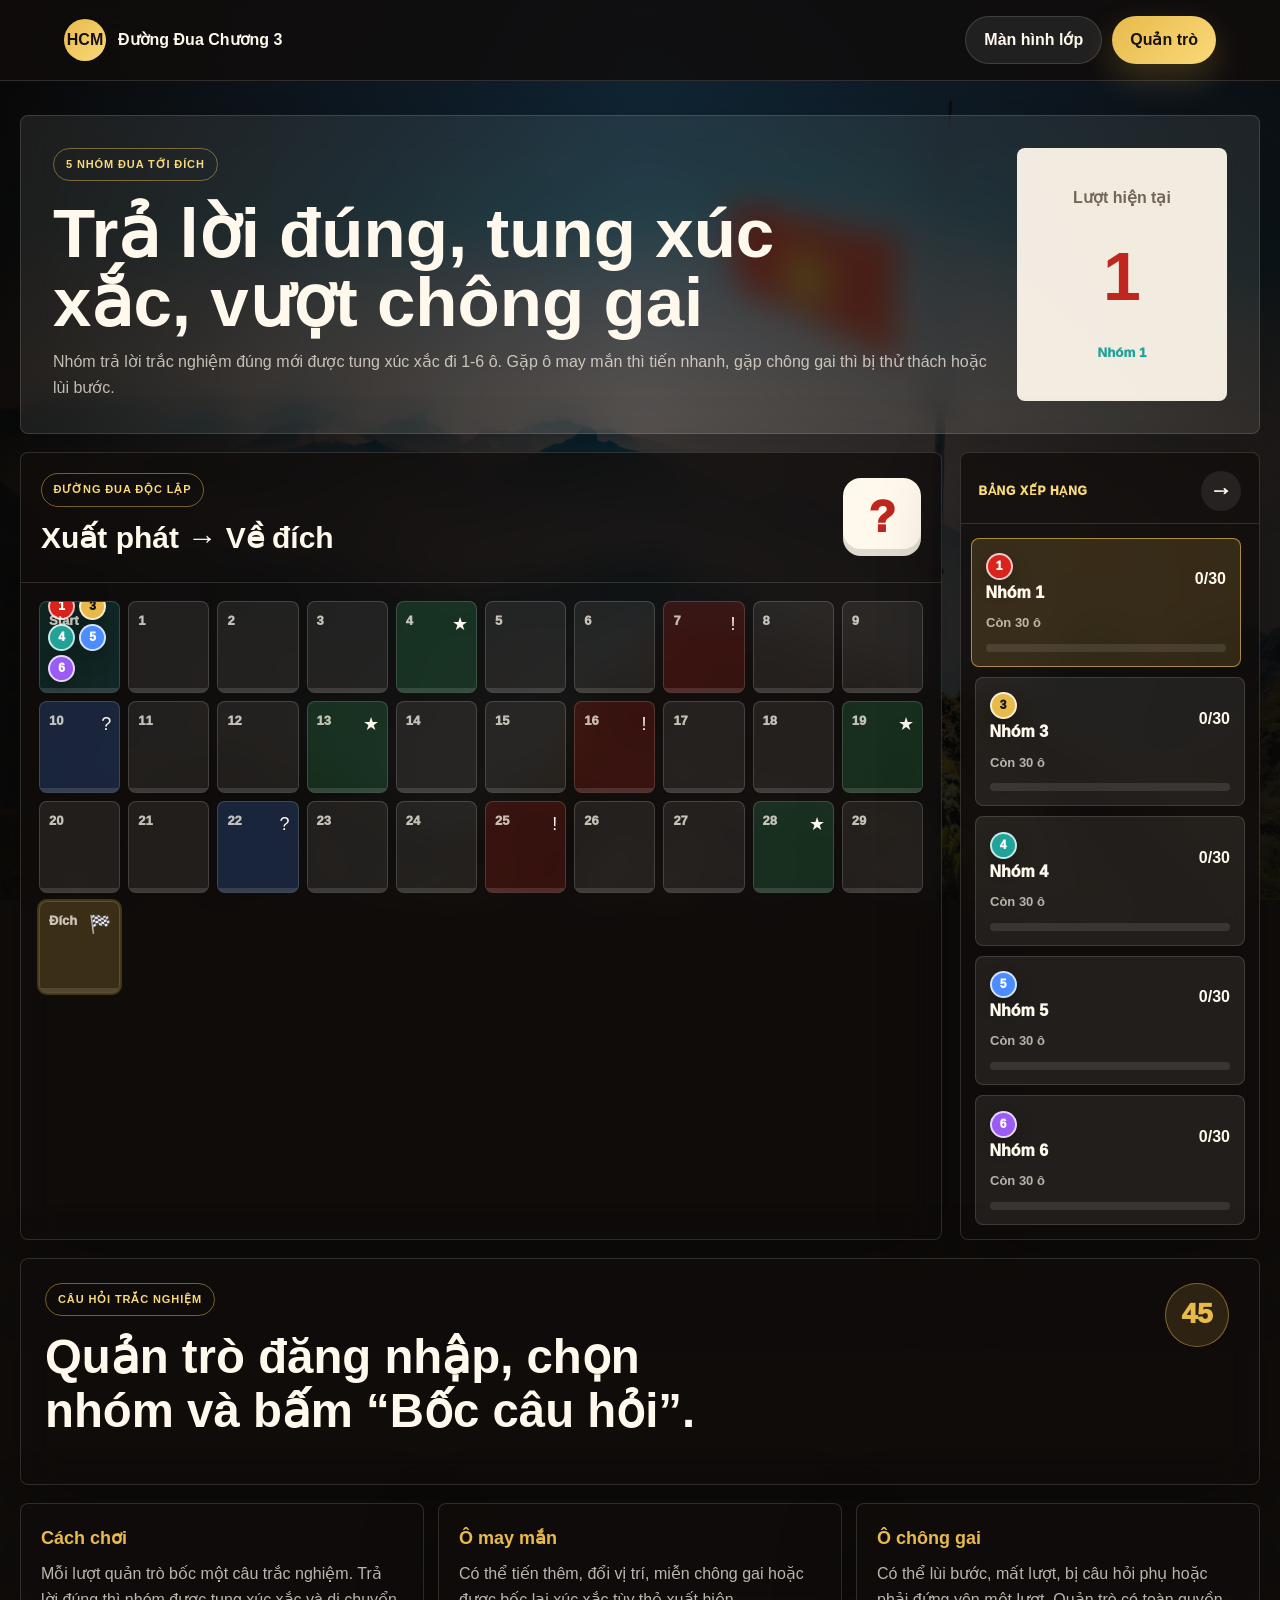
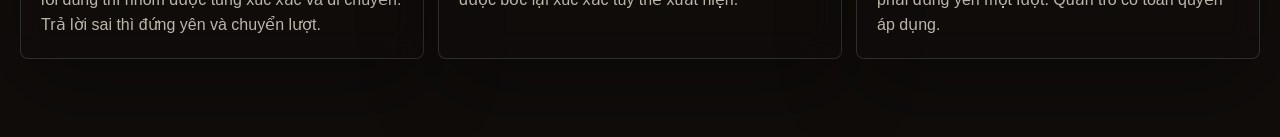
==== game.html @ 18df7270 "Refactor game mechanics and UI for "Đường Đua Chương 3" game - Updated game title and description in" ====
<!DOCTYPE html>
<html lang="vi">
<head>
  <meta charset="UTF-8">
  <meta name="viewport" content="width=device-width, initial-scale=1.0">
  <title>Đường Đua Chương 3 | Game ôn tập</title>
  <meta name="description" content="Game đường đua trắc nghiệm ôn tập Chương 3 Tư tưởng Hồ Chí Minh cho 5 nhóm">
  <link rel="icon" href="data:,">
  <link rel="stylesheet" href="css/game.css">
</head>
<body>
  <div class="game-bg" aria-hidden="true"></div>

  <header class="game-header">
    <a class="brand" href="index.html"><span>HCM</span><strong>Đường Đua Chương 3</strong></a>
    <div class="header-actions">
      <button class="ghost-btn" id="publicModeBtn">Màn hình lớp</button>
      <button class="gold-btn" id="adminOpenBtn">Quản trò</button>
    </div>
  </header>

  <main class="game-shell">
    <section class="hero-panel">
      <div>
        <span class="eyebrow">5 nhóm đua tới đích</span>
        <h1>Trả lời đúng, tung xúc xắc, vượt chông gai</h1>
        <p>Nhóm trả lời trắc nghiệm đúng mới được tung xúc xắc đi 1-6 ô. Gặp ô may mắn thì tiến nhanh, gặp chông gai thì bị thử thách hoặc lùi bước.</p>
      </div>
      <div class="round-card">
        <span>Lượt hiện tại</span>
        <strong id="turnNum">1</strong>
        <small id="currentTeamLabel">Nhóm 1</small>
      </div>
    </section>

    <section class="race-layout">
      <div class="track-panel">
        <div class="track-head">
          <div>
            <span class="eyebrow">Đường đua độc lập</span>
            <h2>Xuất phát → Về đích</h2>
          </div>
          <div class="dice-display" id="diceDisplay">?</div>
        </div>
        <div class="track" id="track"></div>
      </div>

      <aside class="leaderboard">
        <div class="side-head">
          <span>Bảng xếp hạng</span>
          <button class="icon-btn" id="nextTeamBtn" aria-label="Chuyển lượt">→</button>
        </div>
        <div id="teamList"></div>
      </aside>
    </section>

    <section class="question-panel">
      <div class="question-top">
        <div>
          <span class="eyebrow" id="questionTopic">Câu hỏi trắc nghiệm</span>
          <h2 id="questionText">Quản trò đăng nhập, chọn nhóm và bấm “Bốc câu hỏi”.</h2>
        </div>
        <div class="timer" id="timer">45</div>
      </div>
      <div class="choices" id="choices"></div>
      <div class="answer-line" id="answerLine">Đáp án đúng sẽ hiện khi quản trò mở đáp án.</div>
    </section>

    <section class="event-panel" id="eventPanel">
      <span class="eyebrow">Ô đặc biệt</span>
      <h2 id="eventTitle">Chưa có biến cố</h2>
      <p id="eventText">Khi một nhóm dừng ở ô may mắn hoặc chông gai, hiệu ứng sẽ xuất hiện ở đây để quản trò áp dụng.</p>
    </section>

    <section class="control-panel" id="controlPanel" aria-hidden="true">
      <div class="control-top">
        <div>
          <span class="eyebrow">Bảng điều khiển quản trò</span>
          <h2>Điều khiển 5 nhóm trên đường đua</h2>
        </div>
        <button class="ghost-btn" id="logoutBtn">Đăng xuất</button>
      </div>

      <div class="controls">
        <label>Nhóm đang chơi<select id="teamSelect"></select></label>
        <label>Thời gian<select id="timeSelect"><option value="30">30 giây</option><option value="45" selected>45 giây</option><option value="60">60 giây</option><option value="90">90 giây</option></select></label>
        <button class="gold-btn" id="drawQuestionBtn">Bốc câu hỏi</button>
        <button class="ghost-btn" id="startTimerBtn">Bắt đầu giờ</button>
        <button class="ghost-btn" id="revealAnswerBtn">Mở đáp án</button>
      </div>

      <div class="judge-row">
        <button class="judge correct" id="correctBtn">Đúng: tung xúc xắc</button>
        <button class="judge wrong" id="wrongBtn">Sai: đứng yên</button>
        <button class="judge lucky" id="applyEventBtn">Áp dụng ô đặc biệt</button>
        <button class="judge manual" id="manualForwardBtn">Tiến +1</button>
        <button class="judge manual" id="manualBackBtn">Lùi -1</button>
        <button class="judge reset" id="resetGameBtn">Reset game</button>
      </div>
    </section>

    <section class="rules">
      <article><strong>Cách chơi</strong><p>Mỗi lượt quản trò bốc một câu trắc nghiệm. Trả lời đúng thì nhóm được tung xúc xắc và di chuyển. Trả lời sai thì đứng yên và chuyển lượt.</p></article>
      <article><strong>Ô may mắn</strong><p>Có thể tiến thêm, đổi vị trí, miễn chông gai hoặc được bốc lại xúc xắc tùy thẻ xuất hiện.</p></article>
      <article><strong>Ô chông gai</strong><p>Có thể lùi bước, mất lượt, bị câu hỏi phụ hoặc phải đứng yên một lượt. Quản trò có toàn quyền áp dụng.</p></article>
    </section>
  </main>

  <div class="login-modal" id="loginModal" aria-hidden="true">
    <div class="login-card">
      <button class="close-btn" id="closeLoginBtn" aria-label="Đóng">×</button>
      <span class="eyebrow">Đăng nhập quản trò</span>
      <h2>Nhập mật khẩu admin</h2>
      <form id="loginForm">
        <input id="passwordInput" type="password" inputmode="numeric" placeholder="Mật khẩu" autocomplete="current-password">
        <button class="gold-btn" type="submit">Vào bảng điều khiển</button>
      </form>
      <p class="login-error" id="loginError">Mật khẩu chưa đúng.</p>
    </div>
  </div>

  <div class="toast" id="toast"></div>
  <script src="js/game.js"></script>
</body>
</html>
---- css/game.css ----
:root{
  --bg:#100d0b;--paper:#fff8ec;--ink:#18120f;--muted:#b8aa98;
  --red:#bf261d;--gold:#e8ba4c;--gold-2:#f9d978;--teal:#22a39a;--blue:#4b8cff;--green:#38b66b;
  --line:rgba(255,248,236,.14);--line-dark:rgba(24,18,15,.13);
  --shadow:0 28px 80px rgba(0,0,0,.3);--radius:8px;--pill:999px;--ease:cubic-bezier(.16,1,.3,1);
  --font:"Segoe UI",Arial,sans-serif;
}
*,*::before,*::after{box-sizing:border-box;margin:0;padding:0}
html{scroll-behavior:smooth}body{min-height:100vh;background:var(--bg);color:var(--paper);font-family:var(--font);line-height:1.6;overflow-x:hidden}
button,input,select{font:inherit}button{border:0;cursor:pointer}a{color:inherit;text-decoration:none}
.game-bg{position:fixed;inset:0;z-index:-2;background:url("../img/la-co-viet-nam-bay-phap-phoi.jpg") center 42%/cover no-repeat;filter:saturate(.96) contrast(1.06)}
.game-bg::after{content:"";position:absolute;inset:0;background:linear-gradient(90deg,rgba(16,13,11,.97),rgba(16,13,11,.72),rgba(16,13,11,.9)),linear-gradient(180deg,rgba(191,38,29,.22),rgba(34,163,154,.12))}
.game-header{position:sticky;top:0;z-index:30;display:flex;align-items:center;justify-content:space-between;gap:16px;padding:16px clamp(16px,5vw,64px);background:rgba(16,13,11,.82);border-bottom:1px solid var(--line);backdrop-filter:blur(18px)}
.brand{display:flex;align-items:center;gap:12px;font-weight:900}.brand span{display:grid;place-items:center;width:42px;height:42px;border-radius:50%;background:linear-gradient(135deg,var(--gold),var(--gold-2));color:var(--ink)}.brand strong{font-size:16px}
.header-actions{display:flex;gap:10px;flex-wrap:wrap}.gold-btn,.ghost-btn{display:inline-flex;align-items:center;justify-content:center;min-height:42px;padding:10px 18px;border-radius:var(--pill);font-weight:900;transition:transform .24s var(--ease),background .24s}.gold-btn{background:linear-gradient(135deg,var(--gold),var(--gold-2));color:var(--ink);box-shadow:0 14px 34px rgba(232,186,76,.22)}.ghost-btn{background:rgba(255,255,255,.08);border:1px solid var(--line);color:var(--paper)}.gold-btn:hover,.ghost-btn:hover{transform:translateY(-2px)}
.game-shell{width:min(1240px,calc(100% - 40px));margin:auto;padding:34px 0 78px}.eyebrow{display:inline-flex;width:max-content;max-width:100%;padding:7px 12px;border-radius:var(--pill);border:1px solid rgba(232,186,76,.48);color:var(--gold-2);font-size:11px;font-weight:900;letter-spacing:.08em;text-transform:uppercase}
.hero-panel{display:grid;grid-template-columns:1fr 210px;gap:24px;align-items:stretch;margin-bottom:18px;padding:32px;border:1px solid var(--line);border-radius:var(--radius);background:rgba(255,248,236,.08);box-shadow:var(--shadow);backdrop-filter:blur(16px)}
h1{max-width:860px;margin:18px 0 12px;font-size:clamp(38px,5.4vw,72px);line-height:1;letter-spacing:0;text-wrap:balance}.hero-panel p,.rules p,.event-panel p{color:rgba(255,248,236,.72)}
.round-card{display:grid;place-items:center;text-align:center;padding:22px;border-radius:var(--radius);background:rgba(255,248,236,.94);color:var(--ink)}.round-card span{font-weight:800;color:#736657}.round-card strong{font-size:68px;line-height:1;color:var(--red)}.round-card small{font-weight:1000;color:var(--teal)}
.race-layout{display:grid;grid-template-columns:minmax(0,1fr) 300px;gap:18px;margin-bottom:18px}.track-panel,.leaderboard,.question-panel,.event-panel,.control-panel,.rules article{border:1px solid var(--line);border-radius:var(--radius);background:rgba(16,13,11,.76);box-shadow:var(--shadow);backdrop-filter:blur(16px)}
.track-head{display:flex;align-items:center;justify-content:space-between;gap:18px;padding:20px;border-bottom:1px solid var(--line)}.track-head h2{margin-top:8px;font-size:30px}.dice-display{display:grid;place-items:center;width:78px;height:78px;border-radius:18px;background:var(--paper);color:var(--red);font-size:44px;font-weight:1000;box-shadow:inset 0 -7px 0 rgba(0,0,0,.12)}.dice-display.rolling{animation:dicePop .5s var(--ease) infinite}@keyframes dicePop{50%{transform:rotate(8deg) scale(1.08)}}
.track{display:grid;grid-template-columns:repeat(10,1fr);gap:8px;padding:18px}.tile{position:relative;min-height:92px;padding:9px;border-radius:var(--radius);border:1px solid rgba(255,248,236,.16);background:rgba(255,248,236,.08);overflow:hidden}.tile::after{content:"";position:absolute;inset:auto 0 0;height:4px;background:rgba(255,255,255,.12)}.tile.start{background:rgba(34,163,154,.18)}.tile.finish{background:rgba(232,186,76,.2);box-shadow:0 0 0 2px rgba(232,186,76,.25)}.tile.lucky{background:rgba(56,182,107,.2)}.tile.trap{background:rgba(191,38,29,.22)}.tile.challenge{background:rgba(75,140,255,.2)}.tile-num{position:relative;z-index:2;font-weight:1000;color:rgba(255,248,236,.74);font-size:13px}.tile-type{position:absolute;right:8px;top:8px;font-size:18px}.tokens{position:absolute;left:8px;right:8px;bottom:10px;display:flex;flex-wrap:wrap;gap:4px}.token{display:grid;place-items:center;width:27px;height:27px;border-radius:50%;color:white;font-size:12px;font-weight:1000;border:2px solid rgba(255,255,255,.75);box-shadow:0 8px 18px rgba(0,0,0,.25);animation:tokenLand .35s var(--ease)}@keyframes tokenLand{from{transform:translateY(-10px) scale(.7);opacity:.2}}
.team-1{background:#d8241d}.team-3{background:#e8ba4c;color:#171311}.team-4{background:#22a39a}.team-5{background:#4b8cff}.team-6{background:#9b5cf6}
.side-head{display:flex;align-items:center;justify-content:space-between;padding:18px 18px 12px;border-bottom:1px solid var(--line);font-weight:1000;color:var(--gold-2);text-transform:uppercase;font-size:12px;letter-spacing:.06em}.icon-btn{display:grid;place-items:center;width:40px;height:40px;border-radius:50%;background:rgba(255,255,255,.08);color:var(--paper);font-size:22px}
#teamList{display:grid;gap:10px;padding:14px}.team-card{position:relative;padding:14px;border-radius:var(--radius);border:1px solid var(--line);background:rgba(255,248,236,.08);transition:.28s var(--ease)}.team-card.active{border-color:rgba(232,186,76,.68);background:rgba(232,186,76,.16);transform:translateX(-4px)}.team-card.winner{box-shadow:0 0 0 2px rgba(232,186,76,.4)}.team-line{display:flex;align-items:center;justify-content:space-between;gap:8px;font-weight:1000}.team-pos{margin-top:8px;color:rgba(255,248,236,.68);font-size:13px;font-weight:800}.progress{height:8px;margin-top:10px;background:rgba(255,255,255,.1);border-radius:var(--pill);overflow:hidden}.progress span{display:block;height:100%;width:var(--p);border-radius:inherit;background:linear-gradient(90deg,var(--red),var(--gold),var(--teal))}
.question-panel{margin-bottom:18px;padding:24px}.question-top{display:grid;grid-template-columns:1fr 70px;gap:18px;align-items:start}.question-top h2{margin-top:14px;font-size:clamp(28px,3.7vw,50px);line-height:1.14;text-wrap:balance}.timer{display:grid;place-items:center;width:64px;height:64px;border-radius:50%;background:rgba(232,186,76,.14);border:1px solid rgba(232,186,76,.45);color:var(--gold);font-size:28px;font-weight:1000}.timer.warning{background:rgba(191,38,29,.2);border-color:var(--red);color:#ff8a82;animation:pulse .65s ease infinite}@keyframes pulse{50%{transform:scale(1.06)}}
.choices{display:grid;grid-template-columns:1fr 1fr;gap:12px;margin-top:22px}.choice{position:relative;min-height:72px;padding:16px 18px 16px 54px;border-radius:var(--radius);border:1px solid var(--line);background:rgba(255,248,236,.08);color:var(--paper);font-weight:800;text-align:left}.choice::before{content:attr(data-letter);position:absolute;left:16px;top:16px;display:grid;place-items:center;width:28px;height:28px;border-radius:50%;background:var(--gold);color:var(--ink);font-weight:1000}.choice.correct-choice{border-color:var(--green);background:rgba(56,182,107,.18)}.answer-line{display:none;margin-top:16px;padding:14px 16px;border-radius:var(--radius);background:rgba(255,248,236,.94);color:var(--ink);font-weight:900}.answer-line.show{display:block}
.event-panel{display:none;margin-bottom:18px;padding:22px}.event-panel.show{display:block;animation:eventReveal .38s var(--ease)}.event-panel h2{margin:12px 0 8px;font-size:32px}.event-panel.lucky{border-color:rgba(56,182,107,.6);background:rgba(20,64,44,.84)}.event-panel.trap{border-color:rgba(191,38,29,.7);background:rgba(66,20,17,.84)}.event-panel.challenge{border-color:rgba(75,140,255,.7);background:rgba(20,34,66,.84)}@keyframes eventReveal{from{opacity:0;transform:translateY(12px) scale(.98)}}
.control-panel{display:none;margin-bottom:18px;padding:24px;background:rgba(255,248,236,.95);color:var(--ink)}.control-panel.is-admin{display:block}.control-panel .eyebrow{color:var(--red);border-color:rgba(191,38,29,.35)}.control-top{display:flex;align-items:start;justify-content:space-between;gap:16px;margin-bottom:18px}.control-top h2{margin-top:10px;font-size:28px;line-height:1.15}.controls{display:grid;grid-template-columns:1fr .8fr repeat(3,auto);gap:12px;align-items:end}.controls label{display:grid;gap:6px;color:#66594e;font-size:12px;font-weight:1000;text-transform:uppercase;letter-spacing:.05em}.controls select{min-height:44px;border:1px solid var(--line-dark);border-radius:var(--radius);padding:8px 12px;background:#fff;color:var(--ink);font-weight:900}.control-panel .ghost-btn{color:var(--ink);border-color:var(--line-dark);background:rgba(24,18,15,.06)}
.judge-row{display:grid;grid-template-columns:1.2fr 1fr 1.2fr repeat(3,.8fr);gap:10px;margin-top:14px}.judge{min-height:48px;border-radius:var(--radius);color:white;font-weight:1000}.judge.correct{background:var(--teal)}.judge.wrong{background:var(--red)}.judge.lucky{background:var(--green)}.judge.manual{background:var(--blue)}.judge.reset{background:#332a25}
.rules{display:grid;grid-template-columns:repeat(3,1fr);gap:14px}.rules article{padding:20px}.rules strong{display:block;margin-bottom:8px;color:var(--gold);font-size:18px}
.login-modal{position:fixed;inset:0;z-index:60;display:none;place-items:center;padding:20px;background:rgba(0,0,0,.62);backdrop-filter:blur(8px)}.login-modal.is-open{display:grid}.login-card{position:relative;width:min(430px,100%);padding:28px;border-radius:var(--radius);background:var(--paper);color:var(--ink);box-shadow:var(--shadow)}.login-card h2{margin:14px 0 16px;font-size:30px}.close-btn{position:absolute;right:12px;top:10px;width:36px;height:36px;border-radius:50%;background:rgba(24,18,15,.08);font-size:24px}.login-card form{display:grid;gap:10px}.login-card input{min-height:48px;border:1px solid var(--line-dark);border-radius:var(--radius);padding:10px 14px;font-size:18px;font-weight:900}.login-error{display:none;margin-top:10px;color:var(--red);font-weight:900}.login-error.show{display:block}.toast{position:fixed;left:50%;bottom:24px;z-index:70;transform:translate(-50%,20px);opacity:0;max-width:calc(100% - 32px);padding:12px 18px;border-radius:var(--pill);background:var(--paper);color:var(--ink);font-weight:1000;box-shadow:var(--shadow);transition:.28s var(--ease)}.toast.show{opacity:1;transform:translate(-50%,0)}
.public .control-panel,.public .header-actions .gold-btn{display:none}.public .game-shell{padding-top:28px}
@media(max-width:1060px){.race-layout,.hero-panel,.rules{grid-template-columns:1fr}.leaderboard{order:-1}#teamList{grid-template-columns:repeat(2,1fr)}.controls{grid-template-columns:1fr 1fr}.judge-row{grid-template-columns:1fr 1fr}.track{grid-template-columns:repeat(6,1fr)}}
@media(max-width:720px){.game-header{align-items:flex-start;flex-direction:column}.game-shell{width:calc(100% - 28px);padding-top:20px}.hero-panel{padding:22px}h1{font-size:38px}.track{grid-template-columns:repeat(4,1fr);gap:6px;padding:12px}.tile{min-height:82px}.question-top,.choices,#teamList,.rules{grid-template-columns:1fr}.question-panel{padding:18px}.question-top h2{font-size:28px}.controls,.judge-row{grid-template-columns:1fr}.round-card{min-height:170px}}
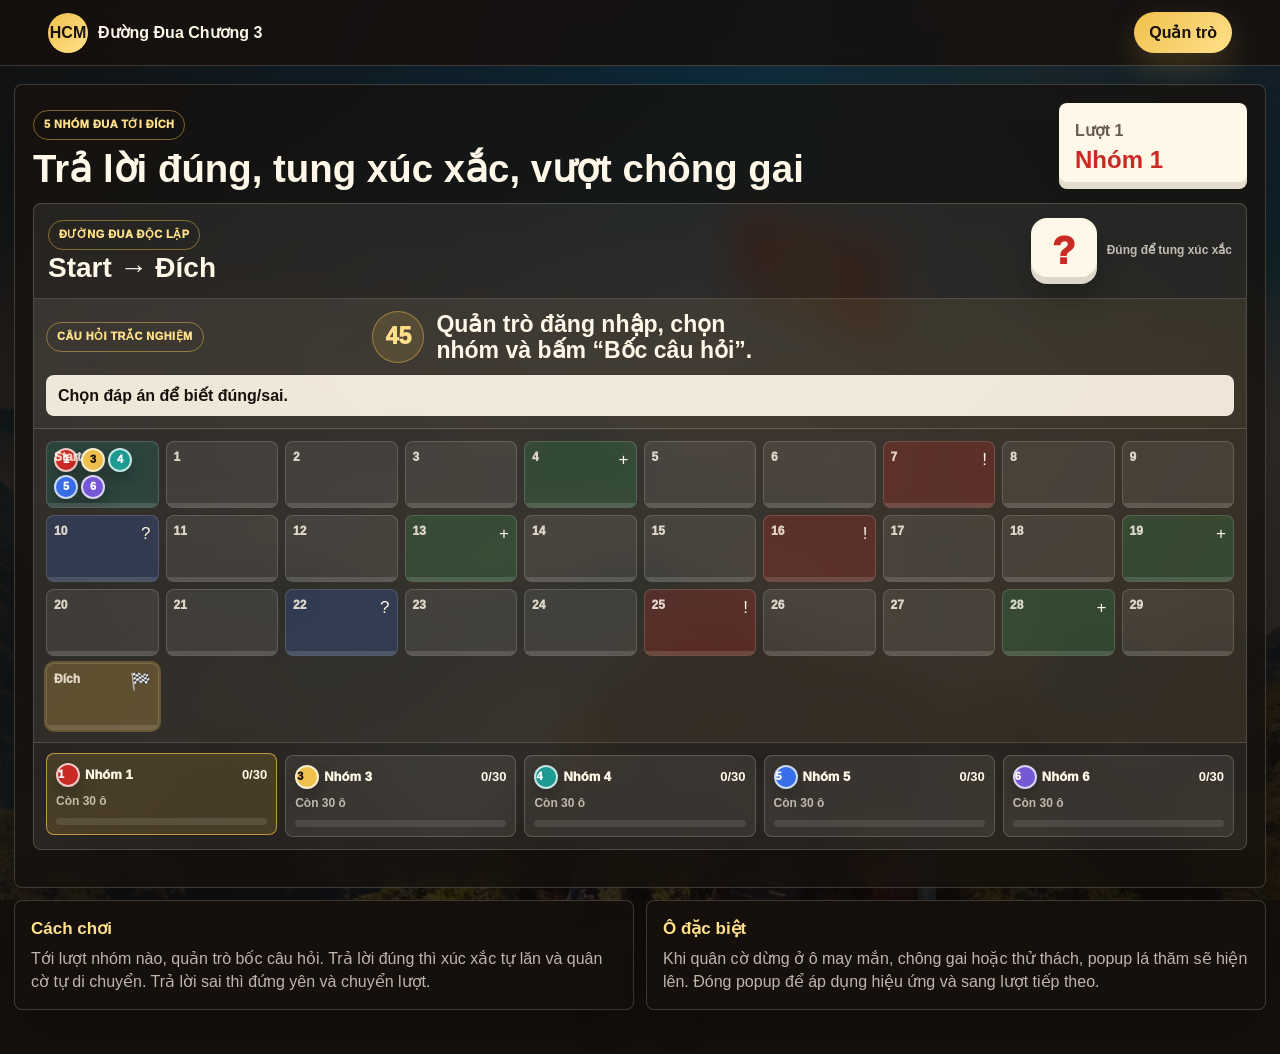
==== commit 5db8dedb: "Refactor game layout and enhance functionality - Simplified header by removing unnecessary buttons. " ====
--- a/game.html
+++ b/game.html
@@ -13,96 +13,64 @@
 
   <header class="game-header">
     <a class="brand" href="index.html"><span>HCM</span><strong>Đường Đua Chương 3</strong></a>
-    <div class="header-actions">
-      <button class="ghost-btn" id="publicModeBtn">Màn hình lớp</button>
-      <button class="gold-btn" id="adminOpenBtn">Quản trò</button>
-    </div>
+    <button class="gold-btn" id="adminOpenBtn">Quản trò</button>
   </header>
 
   <main class="game-shell">
-    <section class="hero-panel">
-      <div>
-        <span class="eyebrow">5 nhóm đua tới đích</span>
-        <h1>Trả lời đúng, tung xúc xắc, vượt chông gai</h1>
-        <p>Nhóm trả lời trắc nghiệm đúng mới được tung xúc xắc đi 1-6 ô. Gặp ô may mắn thì tiến nhanh, gặp chông gai thì bị thử thách hoặc lùi bước.</p>
-      </div>
-      <div class="round-card">
-        <span>Lượt hiện tại</span>
-        <strong id="turnNum">1</strong>
-        <small id="currentTeamLabel">Nhóm 1</small>
-      </div>
-    </section>
-
-    <section class="race-layout">
-      <div class="track-panel">
-        <div class="track-head">
-          <div>
-            <span class="eyebrow">Đường đua độc lập</span>
-            <h2>Xuất phát → Về đích</h2>
-          </div>
-          <div class="dice-display" id="diceDisplay">?</div>
+    <section class="game-table">
+      <div class="table-top">
+        <div>
+          <span class="eyebrow">5 nhóm đua tới đích</span>
+          <h1>Trả lời đúng, tung xúc xắc, vượt chông gai</h1>
         </div>
-        <div class="track" id="track"></div>
+        <div class="turn-card">
+          <span>Lượt <b id="turnNum">1</b></span>
+          <strong id="currentTeamLabel">Nhóm 1</strong>
+        </div>
       </div>
 
-      <aside class="leaderboard">
-        <div class="side-head">
-          <span>Bảng xếp hạng</span>
-          <button class="icon-btn" id="nextTeamBtn" aria-label="Chuyển lượt">→</button>
+      <section class="board-zone">
+        <div class="board-head">
+          <div>
+            <span class="mini-label">Đường đua độc lập</span>
+            <h2>Start → Đích</h2>
+          </div>
+          <div class="dice-wrap" aria-live="polite">
+            <div class="dice" id="diceDisplay">?</div>
+            <span id="diceCaption">Đúng để tung xúc xắc</span>
+          </div>
         </div>
-        <div id="teamList"></div>
-      </aside>
-    </section>
 
-    <section class="question-panel">
-      <div class="question-top">
-        <div>
-          <span class="eyebrow" id="questionTopic">Câu hỏi trắc nghiệm</span>
+        <section class="quiz-dock" aria-live="polite">
+          <div class="quiz-head">
+            <span class="eyebrow" id="questionTopic">Câu hỏi trắc nghiệm</span>
+            <div class="timer" id="timer">45</div>
+          </div>
           <h2 id="questionText">Quản trò đăng nhập, chọn nhóm và bấm “Bốc câu hỏi”.</h2>
+          <div class="choices" id="choices"></div>
+          <div class="answer-line" id="answerLine">Chọn đáp án để biết đúng/sai.</div>
+        </section>
+
+        <div class="track" id="track"></div>
+        <div class="team-strip" id="teamList"></div>
+      </section>
+
+      <section class="control-panel" id="controlPanel" aria-hidden="true">
+        <div class="control-row">
+          <label>Nhóm đang chơi<select id="teamSelect"></select></label>
+          <label>Thời gian<select id="timeSelect"><option value="30">30 giây</option><option value="45" selected>45 giây</option><option value="60">60 giây</option><option value="90">90 giây</option></select></label>
+          <button class="gold-btn" id="drawQuestionBtn">Bốc câu hỏi</button>
+          <button class="ghost-btn" id="startTimerBtn">Bắt đầu giờ</button>
+          <button class="ghost-btn" id="nextTeamBtn">Chuyển lượt</button>
+          <button class="ghost-btn" id="resetGameBtn">Reset</button>
+          <button class="ghost-btn" id="logoutBtn">Đăng xuất</button>
         </div>
-        <div class="timer" id="timer">45</div>
-      </div>
-      <div class="choices" id="choices"></div>
-      <div class="answer-line" id="answerLine">Đáp án đúng sẽ hiện khi quản trò mở đáp án.</div>
-    </section>
-
-    <section class="event-panel" id="eventPanel">
-      <span class="eyebrow">Ô đặc biệt</span>
-      <h2 id="eventTitle">Chưa có biến cố</h2>
-      <p id="eventText">Khi một nhóm dừng ở ô may mắn hoặc chông gai, hiệu ứng sẽ xuất hiện ở đây để quản trò áp dụng.</p>
-    </section>
-
-    <section class="control-panel" id="controlPanel" aria-hidden="true">
-      <div class="control-top">
-        <div>
-          <span class="eyebrow">Bảng điều khiển quản trò</span>
-          <h2>Điều khiển 5 nhóm trên đường đua</h2>
-        </div>
-        <button class="ghost-btn" id="logoutBtn">Đăng xuất</button>
-      </div>
-
-      <div class="controls">
-        <label>Nhóm đang chơi<select id="teamSelect"></select></label>
-        <label>Thời gian<select id="timeSelect"><option value="30">30 giây</option><option value="45" selected>45 giây</option><option value="60">60 giây</option><option value="90">90 giây</option></select></label>
-        <button class="gold-btn" id="drawQuestionBtn">Bốc câu hỏi</button>
-        <button class="ghost-btn" id="startTimerBtn">Bắt đầu giờ</button>
-        <button class="ghost-btn" id="revealAnswerBtn">Mở đáp án</button>
-      </div>
-
-      <div class="judge-row">
-        <button class="judge correct" id="correctBtn">Đúng: tung xúc xắc</button>
-        <button class="judge wrong" id="wrongBtn">Sai: đứng yên</button>
-        <button class="judge lucky" id="applyEventBtn">Áp dụng ô đặc biệt</button>
-        <button class="judge manual" id="manualForwardBtn">Tiến +1</button>
-        <button class="judge manual" id="manualBackBtn">Lùi -1</button>
-        <button class="judge reset" id="resetGameBtn">Reset game</button>
-      </div>
+      </section>
     </section>
 
     <section class="rules">
-      <article><strong>Cách chơi</strong><p>Mỗi lượt quản trò bốc một câu trắc nghiệm. Trả lời đúng thì nhóm được tung xúc xắc và di chuyển. Trả lời sai thì đứng yên và chuyển lượt.</p></article>
-      <article><strong>Ô may mắn</strong><p>Có thể tiến thêm, đổi vị trí, miễn chông gai hoặc được bốc lại xúc xắc tùy thẻ xuất hiện.</p></article>
-      <article><strong>Ô chông gai</strong><p>Có thể lùi bước, mất lượt, bị câu hỏi phụ hoặc phải đứng yên một lượt. Quản trò có toàn quyền áp dụng.</p></article>
+      <article><strong>Cách chơi</strong><p>Tới lượt nhóm nào, quản trò bốc câu hỏi. Trả lời đúng thì xúc xắc tự lăn và quân cờ tự di chuyển. Trả lời sai thì đứng yên và chuyển lượt.</p></article>
+      <article><strong>Ô đặc biệt</strong><p>Khi quân cờ dừng ở ô may mắn, chông gai hoặc thử thách, popup lá thăm sẽ hiện lên. Đóng popup để áp dụng hiệu ứng và sang lượt tiếp theo.</p></article>
     </section>
   </main>
 
@@ -119,6 +87,29 @@
     </div>
   </div>
 
+  <div class="chance-modal" id="chanceModal" aria-hidden="true">
+    <div class="chance-card" id="chanceCard">
+      <div class="chance-front">
+        <span>?</span>
+        <strong>Lá thăm</strong>
+      </div>
+      <div class="chance-back">
+        <span id="eventKind">Ô đặc biệt</span>
+        <h2 id="eventTitle">Chưa bốc thăm</h2>
+        <p id="eventText">Nội dung lá thăm sẽ hiện ở đây.</p>
+        <button class="gold-btn" id="closeChanceBtn">Đóng và áp dụng</button>
+      </div>
+    </div>
+  </div>
+
+  <div class="finish-modal" id="finishModal" aria-hidden="true">
+    <div class="finish-card">
+      <span>Chiến thắng</span>
+      <h2 id="winnerText">Nhóm đã về đích!</h2>
+      <button class="gold-btn" id="closeFinishBtn">Tiếp tục xem kết quả</button>
+    </div>
+  </div>
+
   <div class="toast" id="toast"></div>
   <script src="js/game.js"></script>
 </body>
--- a/css/game.css
+++ b/css/game.css
@@ -1,35 +1,148 @@
 :root{
-  --bg:#100d0b;--paper:#fff8ec;--ink:#18120f;--muted:#b8aa98;
-  --red:#bf261d;--gold:#e8ba4c;--gold-2:#f9d978;--teal:#22a39a;--blue:#4b8cff;--green:#38b66b;
-  --line:rgba(255,248,236,.14);--line-dark:rgba(24,18,15,.13);
-  --shadow:0 28px 80px rgba(0,0,0,.3);--radius:8px;--pill:999px;--ease:cubic-bezier(.16,1,.3,1);
+  --bg:#17110d;
+  --paper:#fff7e8;
+  --ink:#17110d;
+  --red:#c92a23;
+  --gold:#f0c04d;
+  --teal:#1d9a92;
+  --blue:#386ee8;
+  --green:#32a85c;
+  --violet:#7657d6;
+  --line:rgba(255,247,232,.18);
+  --line-dark:rgba(23,17,13,.14);
+  --shadow:0 24px 70px rgba(0,0,0,.34);
+  --radius:8px;
+  --pill:999px;
+  --ease:cubic-bezier(.16,1,.3,1);
   --font:"Segoe UI",Arial,sans-serif;
 }
 *,*::before,*::after{box-sizing:border-box;margin:0;padding:0}
-html{scroll-behavior:smooth}body{min-height:100vh;background:var(--bg);color:var(--paper);font-family:var(--font);line-height:1.6;overflow-x:hidden}
-button,input,select{font:inherit}button{border:0;cursor:pointer}a{color:inherit;text-decoration:none}
-.game-bg{position:fixed;inset:0;z-index:-2;background:url("../img/la-co-viet-nam-bay-phap-phoi.jpg") center 42%/cover no-repeat;filter:saturate(.96) contrast(1.06)}
-.game-bg::after{content:"";position:absolute;inset:0;background:linear-gradient(90deg,rgba(16,13,11,.97),rgba(16,13,11,.72),rgba(16,13,11,.9)),linear-gradient(180deg,rgba(191,38,29,.22),rgba(34,163,154,.12))}
-.game-header{position:sticky;top:0;z-index:30;display:flex;align-items:center;justify-content:space-between;gap:16px;padding:16px clamp(16px,5vw,64px);background:rgba(16,13,11,.82);border-bottom:1px solid var(--line);backdrop-filter:blur(18px)}
-.brand{display:flex;align-items:center;gap:12px;font-weight:900}.brand span{display:grid;place-items:center;width:42px;height:42px;border-radius:50%;background:linear-gradient(135deg,var(--gold),var(--gold-2));color:var(--ink)}.brand strong{font-size:16px}
-.header-actions{display:flex;gap:10px;flex-wrap:wrap}.gold-btn,.ghost-btn{display:inline-flex;align-items:center;justify-content:center;min-height:42px;padding:10px 18px;border-radius:var(--pill);font-weight:900;transition:transform .24s var(--ease),background .24s}.gold-btn{background:linear-gradient(135deg,var(--gold),var(--gold-2));color:var(--ink);box-shadow:0 14px 34px rgba(232,186,76,.22)}.ghost-btn{background:rgba(255,255,255,.08);border:1px solid var(--line);color:var(--paper)}.gold-btn:hover,.ghost-btn:hover{transform:translateY(-2px)}
-.game-shell{width:min(1240px,calc(100% - 40px));margin:auto;padding:34px 0 78px}.eyebrow{display:inline-flex;width:max-content;max-width:100%;padding:7px 12px;border-radius:var(--pill);border:1px solid rgba(232,186,76,.48);color:var(--gold-2);font-size:11px;font-weight:900;letter-spacing:.08em;text-transform:uppercase}
-.hero-panel{display:grid;grid-template-columns:1fr 210px;gap:24px;align-items:stretch;margin-bottom:18px;padding:32px;border:1px solid var(--line);border-radius:var(--radius);background:rgba(255,248,236,.08);box-shadow:var(--shadow);backdrop-filter:blur(16px)}
-h1{max-width:860px;margin:18px 0 12px;font-size:clamp(38px,5.4vw,72px);line-height:1;letter-spacing:0;text-wrap:balance}.hero-panel p,.rules p,.event-panel p{color:rgba(255,248,236,.72)}
-.round-card{display:grid;place-items:center;text-align:center;padding:22px;border-radius:var(--radius);background:rgba(255,248,236,.94);color:var(--ink)}.round-card span{font-weight:800;color:#736657}.round-card strong{font-size:68px;line-height:1;color:var(--red)}.round-card small{font-weight:1000;color:var(--teal)}
-.race-layout{display:grid;grid-template-columns:minmax(0,1fr) 300px;gap:18px;margin-bottom:18px}.track-panel,.leaderboard,.question-panel,.event-panel,.control-panel,.rules article{border:1px solid var(--line);border-radius:var(--radius);background:rgba(16,13,11,.76);box-shadow:var(--shadow);backdrop-filter:blur(16px)}
-.track-head{display:flex;align-items:center;justify-content:space-between;gap:18px;padding:20px;border-bottom:1px solid var(--line)}.track-head h2{margin-top:8px;font-size:30px}.dice-display{display:grid;place-items:center;width:78px;height:78px;border-radius:18px;background:var(--paper);color:var(--red);font-size:44px;font-weight:1000;box-shadow:inset 0 -7px 0 rgba(0,0,0,.12)}.dice-display.rolling{animation:dicePop .5s var(--ease) infinite}@keyframes dicePop{50%{transform:rotate(8deg) scale(1.08)}}
-.track{display:grid;grid-template-columns:repeat(10,1fr);gap:8px;padding:18px}.tile{position:relative;min-height:92px;padding:9px;border-radius:var(--radius);border:1px solid rgba(255,248,236,.16);background:rgba(255,248,236,.08);overflow:hidden}.tile::after{content:"";position:absolute;inset:auto 0 0;height:4px;background:rgba(255,255,255,.12)}.tile.start{background:rgba(34,163,154,.18)}.tile.finish{background:rgba(232,186,76,.2);box-shadow:0 0 0 2px rgba(232,186,76,.25)}.tile.lucky{background:rgba(56,182,107,.2)}.tile.trap{background:rgba(191,38,29,.22)}.tile.challenge{background:rgba(75,140,255,.2)}.tile-num{position:relative;z-index:2;font-weight:1000;color:rgba(255,248,236,.74);font-size:13px}.tile-type{position:absolute;right:8px;top:8px;font-size:18px}.tokens{position:absolute;left:8px;right:8px;bottom:10px;display:flex;flex-wrap:wrap;gap:4px}.token{display:grid;place-items:center;width:27px;height:27px;border-radius:50%;color:white;font-size:12px;font-weight:1000;border:2px solid rgba(255,255,255,.75);box-shadow:0 8px 18px rgba(0,0,0,.25);animation:tokenLand .35s var(--ease)}@keyframes tokenLand{from{transform:translateY(-10px) scale(.7);opacity:.2}}
-.team-1{background:#d8241d}.team-3{background:#e8ba4c;color:#171311}.team-4{background:#22a39a}.team-5{background:#4b8cff}.team-6{background:#9b5cf6}
-.side-head{display:flex;align-items:center;justify-content:space-between;padding:18px 18px 12px;border-bottom:1px solid var(--line);font-weight:1000;color:var(--gold-2);text-transform:uppercase;font-size:12px;letter-spacing:.06em}.icon-btn{display:grid;place-items:center;width:40px;height:40px;border-radius:50%;background:rgba(255,255,255,.08);color:var(--paper);font-size:22px}
-#teamList{display:grid;gap:10px;padding:14px}.team-card{position:relative;padding:14px;border-radius:var(--radius);border:1px solid var(--line);background:rgba(255,248,236,.08);transition:.28s var(--ease)}.team-card.active{border-color:rgba(232,186,76,.68);background:rgba(232,186,76,.16);transform:translateX(-4px)}.team-card.winner{box-shadow:0 0 0 2px rgba(232,186,76,.4)}.team-line{display:flex;align-items:center;justify-content:space-between;gap:8px;font-weight:1000}.team-pos{margin-top:8px;color:rgba(255,248,236,.68);font-size:13px;font-weight:800}.progress{height:8px;margin-top:10px;background:rgba(255,255,255,.1);border-radius:var(--pill);overflow:hidden}.progress span{display:block;height:100%;width:var(--p);border-radius:inherit;background:linear-gradient(90deg,var(--red),var(--gold),var(--teal))}
-.question-panel{margin-bottom:18px;padding:24px}.question-top{display:grid;grid-template-columns:1fr 70px;gap:18px;align-items:start}.question-top h2{margin-top:14px;font-size:clamp(28px,3.7vw,50px);line-height:1.14;text-wrap:balance}.timer{display:grid;place-items:center;width:64px;height:64px;border-radius:50%;background:rgba(232,186,76,.14);border:1px solid rgba(232,186,76,.45);color:var(--gold);font-size:28px;font-weight:1000}.timer.warning{background:rgba(191,38,29,.2);border-color:var(--red);color:#ff8a82;animation:pulse .65s ease infinite}@keyframes pulse{50%{transform:scale(1.06)}}
-.choices{display:grid;grid-template-columns:1fr 1fr;gap:12px;margin-top:22px}.choice{position:relative;min-height:72px;padding:16px 18px 16px 54px;border-radius:var(--radius);border:1px solid var(--line);background:rgba(255,248,236,.08);color:var(--paper);font-weight:800;text-align:left}.choice::before{content:attr(data-letter);position:absolute;left:16px;top:16px;display:grid;place-items:center;width:28px;height:28px;border-radius:50%;background:var(--gold);color:var(--ink);font-weight:1000}.choice.correct-choice{border-color:var(--green);background:rgba(56,182,107,.18)}.answer-line{display:none;margin-top:16px;padding:14px 16px;border-radius:var(--radius);background:rgba(255,248,236,.94);color:var(--ink);font-weight:900}.answer-line.show{display:block}
-.event-panel{display:none;margin-bottom:18px;padding:22px}.event-panel.show{display:block;animation:eventReveal .38s var(--ease)}.event-panel h2{margin:12px 0 8px;font-size:32px}.event-panel.lucky{border-color:rgba(56,182,107,.6);background:rgba(20,64,44,.84)}.event-panel.trap{border-color:rgba(191,38,29,.7);background:rgba(66,20,17,.84)}.event-panel.challenge{border-color:rgba(75,140,255,.7);background:rgba(20,34,66,.84)}@keyframes eventReveal{from{opacity:0;transform:translateY(12px) scale(.98)}}
-.control-panel{display:none;margin-bottom:18px;padding:24px;background:rgba(255,248,236,.95);color:var(--ink)}.control-panel.is-admin{display:block}.control-panel .eyebrow{color:var(--red);border-color:rgba(191,38,29,.35)}.control-top{display:flex;align-items:start;justify-content:space-between;gap:16px;margin-bottom:18px}.control-top h2{margin-top:10px;font-size:28px;line-height:1.15}.controls{display:grid;grid-template-columns:1fr .8fr repeat(3,auto);gap:12px;align-items:end}.controls label{display:grid;gap:6px;color:#66594e;font-size:12px;font-weight:1000;text-transform:uppercase;letter-spacing:.05em}.controls select{min-height:44px;border:1px solid var(--line-dark);border-radius:var(--radius);padding:8px 12px;background:#fff;color:var(--ink);font-weight:900}.control-panel .ghost-btn{color:var(--ink);border-color:var(--line-dark);background:rgba(24,18,15,.06)}
-.judge-row{display:grid;grid-template-columns:1.2fr 1fr 1.2fr repeat(3,.8fr);gap:10px;margin-top:14px}.judge{min-height:48px;border-radius:var(--radius);color:white;font-weight:1000}.judge.correct{background:var(--teal)}.judge.wrong{background:var(--red)}.judge.lucky{background:var(--green)}.judge.manual{background:var(--blue)}.judge.reset{background:#332a25}
-.rules{display:grid;grid-template-columns:repeat(3,1fr);gap:14px}.rules article{padding:20px}.rules strong{display:block;margin-bottom:8px;color:var(--gold);font-size:18px}
-.login-modal{position:fixed;inset:0;z-index:60;display:none;place-items:center;padding:20px;background:rgba(0,0,0,.62);backdrop-filter:blur(8px)}.login-modal.is-open{display:grid}.login-card{position:relative;width:min(430px,100%);padding:28px;border-radius:var(--radius);background:var(--paper);color:var(--ink);box-shadow:var(--shadow)}.login-card h2{margin:14px 0 16px;font-size:30px}.close-btn{position:absolute;right:12px;top:10px;width:36px;height:36px;border-radius:50%;background:rgba(24,18,15,.08);font-size:24px}.login-card form{display:grid;gap:10px}.login-card input{min-height:48px;border:1px solid var(--line-dark);border-radius:var(--radius);padding:10px 14px;font-size:18px;font-weight:900}.login-error{display:none;margin-top:10px;color:var(--red);font-weight:900}.login-error.show{display:block}.toast{position:fixed;left:50%;bottom:24px;z-index:70;transform:translate(-50%,20px);opacity:0;max-width:calc(100% - 32px);padding:12px 18px;border-radius:var(--pill);background:var(--paper);color:var(--ink);font-weight:1000;box-shadow:var(--shadow);transition:.28s var(--ease)}.toast.show{opacity:1;transform:translate(-50%,0)}
-.public .control-panel,.public .header-actions .gold-btn{display:none}.public .game-shell{padding-top:28px}
-@media(max-width:1060px){.race-layout,.hero-panel,.rules{grid-template-columns:1fr}.leaderboard{order:-1}#teamList{grid-template-columns:repeat(2,1fr)}.controls{grid-template-columns:1fr 1fr}.judge-row{grid-template-columns:1fr 1fr}.track{grid-template-columns:repeat(6,1fr)}}
-@media(max-width:720px){.game-header{align-items:flex-start;flex-direction:column}.game-shell{width:calc(100% - 28px);padding-top:20px}.hero-panel{padding:22px}h1{font-size:38px}.track{grid-template-columns:repeat(4,1fr);gap:6px;padding:12px}.tile{min-height:82px}.question-top,.choices,#teamList,.rules{grid-template-columns:1fr}.question-panel{padding:18px}.question-top h2{font-size:28px}.controls,.judge-row{grid-template-columns:1fr}.round-card{min-height:170px}}
+body{min-height:100vh;background:var(--bg);color:var(--paper);font-family:var(--font);line-height:1.45;overflow-x:hidden}
+button,input,select{font:inherit}
+button{border:0;cursor:pointer}
+a{color:inherit;text-decoration:none}
+.game-bg{position:fixed;inset:0;z-index:-2;background:url("../img/la-co-viet-nam-bay-phap-phoi.jpg") center/cover no-repeat;filter:saturate(1.04) contrast(1.03)}
+.game-bg::after{content:"";position:absolute;inset:0;background:linear-gradient(110deg,rgba(23,17,13,.96),rgba(23,17,13,.74),rgba(23,17,13,.9)),radial-gradient(circle at 82% 8%,rgba(240,192,77,.2),transparent 28%)}
+.game-header{position:sticky;top:0;z-index:30;display:flex;align-items:center;justify-content:space-between;gap:16px;padding:12px clamp(14px,4vw,48px);background:rgba(23,17,13,.86);border-bottom:1px solid var(--line);backdrop-filter:blur(16px)}
+.brand{display:flex;align-items:center;gap:10px;font-weight:900}
+.brand span{display:grid;place-items:center;width:40px;height:40px;border-radius:50%;background:linear-gradient(135deg,var(--gold),#ffe28a);color:var(--ink)}
+.brand strong{font-size:16px}
+.gold-btn,.ghost-btn{display:inline-flex;align-items:center;justify-content:center;min-height:40px;padding:9px 15px;border-radius:var(--pill);font-weight:900;transition:transform .22s var(--ease),background .22s var(--ease),opacity .22s}
+.gold-btn{background:linear-gradient(135deg,var(--gold),#ffe08a);color:var(--ink);box-shadow:0 14px 32px rgba(240,192,77,.2)}
+.ghost-btn{background:rgba(255,255,255,.08);border:1px solid var(--line);color:var(--paper)}
+.gold-btn:hover,.ghost-btn:hover{transform:translateY(-2px)}
+.game-shell{width:min(1440px,calc(100% - 28px));margin:0 auto;padding:18px 0 44px}
+.game-table{min-height:calc(100vh - 96px);padding:18px;border:1px solid var(--line);border-radius:var(--radius);background:rgba(23,17,13,.78);box-shadow:var(--shadow);backdrop-filter:blur(18px)}
+.table-top{display:grid;grid-template-columns:minmax(0,1fr) 188px;gap:16px;align-items:end;margin-bottom:14px}
+.eyebrow,.mini-label{display:inline-flex;width:max-content;max-width:100%;padding:6px 10px;border-radius:var(--pill);border:1px solid rgba(240,192,77,.48);color:#ffe08a;font-size:11px;font-weight:1000;letter-spacing:.04em;text-transform:uppercase}
+h1{margin-top:9px;font-size:clamp(26px,3vw,44px);line-height:1.02;letter-spacing:0;text-wrap:balance}
+.turn-card{align-self:stretch;display:grid;align-content:center;gap:5px;padding:16px;border-radius:var(--radius);background:var(--paper);color:var(--ink);box-shadow:inset 0 -7px 0 rgba(0,0,0,.1)}
+.turn-card span{color:#665a50;font-weight:900}
+.turn-card strong{font-size:24px;line-height:1.05;color:var(--red)}
+.board-zone{border:1px solid var(--line);border-radius:var(--radius);background:rgba(255,247,232,.08);overflow:hidden}
+.board-head{display:flex;align-items:center;justify-content:space-between;gap:14px;padding:14px;border-bottom:1px solid var(--line)}
+.board-head h2{margin-top:4px;font-size:28px;line-height:1}
+.dice-wrap{display:flex;align-items:center;gap:10px;text-align:right;font-size:12px;font-weight:900;color:rgba(255,247,232,.72)}
+.dice{display:grid;place-items:center;width:66px;height:66px;border-radius:16px;background:var(--paper);color:var(--red);font-size:38px;font-weight:1000;line-height:1;box-shadow:inset 0 -7px 0 rgba(0,0,0,.13),0 14px 28px rgba(0,0,0,.24)}
+.dice.rolling{animation:diceRoll .12s linear infinite}
+@keyframes diceRoll{50%{transform:rotate(12deg) scale(1.08)}100%{transform:rotate(-10deg) scale(.98)}}
+.quiz-dock{display:grid;grid-template-columns:minmax(240px,.72fr) minmax(420px,1fr) 260px;gap:12px;align-items:stretch;padding:12px;border-bottom:1px solid var(--line);background:linear-gradient(135deg,rgba(255,247,232,.08),rgba(240,192,77,.08))}
+.quiz-head{display:flex;align-items:center;justify-content:space-between;gap:10px;min-width:0}
+.timer{display:grid;place-items:center;flex:0 0 auto;width:52px;height:52px;border-radius:50%;background:rgba(240,192,77,.14);border:1px solid rgba(240,192,77,.46);color:#ffe08a;font-size:23px;font-weight:1000}
+.timer.warning{background:rgba(201,42,35,.22);border-color:var(--red);color:#ff9b95;animation:pulse .65s ease infinite}
+@keyframes pulse{50%{transform:scale(1.07)}}
+#questionText{align-self:center;font-size:clamp(18px,1.8vw,27px);line-height:1.14;letter-spacing:0;text-wrap:balance}
+.choices{display:grid;grid-template-columns:1fr 1fr;gap:8px}
+.choice{position:relative;min-height:48px;padding:9px 10px 9px 39px;border-radius:var(--radius);border:1px solid var(--line);background:rgba(255,247,232,.1);color:var(--paper);font-size:14px;font-weight:850;text-align:left;transition:transform .18s var(--ease),background .18s,border-color .18s}
+.choice:hover{transform:translateY(-2px);background:rgba(255,247,232,.15)}
+.choice::before{content:attr(data-letter);position:absolute;left:10px;top:10px;display:grid;place-items:center;width:23px;height:23px;border-radius:50%;background:var(--gold);color:var(--ink);font-size:12px;font-weight:1000}
+.choice.correct-choice{border-color:var(--green);background:rgba(50,168,92,.26);box-shadow:0 0 0 2px rgba(50,168,92,.18)}
+.choice.wrong-choice{border-color:var(--red);background:rgba(201,42,35,.24);animation:shake .3s ease}
+.choice.is-disabled{pointer-events:none;opacity:.78}
+@keyframes shake{25%{transform:translateX(-4px)}50%{transform:translateX(4px)}75%{transform:translateX(-2px)}}
+.answer-line{grid-column:1/-1;min-height:38px;padding:9px 12px;border-radius:var(--radius);background:rgba(255,247,232,.92);color:var(--ink);font-weight:900}
+.answer-line.correct{background:rgba(224,255,235,.96);color:#0f6530}
+.answer-line.wrong{background:rgba(255,230,226,.96);color:#9b1b16}
+.track{display:grid;grid-template-columns:repeat(10,1fr);gap:7px;padding:12px;background:linear-gradient(135deg,rgba(255,247,232,.04),rgba(240,192,77,.06))}
+.tile{position:relative;min-height:67px;padding:7px;border-radius:var(--radius);border:1px solid rgba(255,247,232,.16);background:rgba(255,247,232,.08);overflow:hidden;transition:transform .25s var(--ease),box-shadow .25s}
+.tile::after{content:"";position:absolute;left:0;right:0;bottom:0;height:4px;background:rgba(255,255,255,.13)}
+.tile.start{background:rgba(29,154,146,.2)}
+.tile.finish{background:rgba(240,192,77,.24);box-shadow:0 0 0 2px rgba(240,192,77,.28)}
+.tile.lucky{background:rgba(50,168,92,.2)}
+.tile.trap{background:rgba(201,42,35,.24)}
+.tile.challenge{background:rgba(56,110,232,.2)}
+.tile.active-landing{animation:tilePulse .5s var(--ease)}
+@keyframes tilePulse{50%{transform:translateY(-4px) scale(1.03);box-shadow:0 18px 34px rgba(0,0,0,.26)}}
+.tile-num{position:relative;z-index:2;font-size:12px;font-weight:1000;color:rgba(255,247,232,.82)}
+.tile-type{position:absolute;right:7px;top:6px;font-size:17px}
+.tokens{position:absolute;left:7px;right:7px;bottom:8px;display:flex;flex-wrap:wrap;gap:3px}
+.token{display:grid;place-items:center;width:24px;height:24px;border-radius:50%;color:white;font-size:11px;font-weight:1000;border:2px solid rgba(255,255,255,.74);box-shadow:0 8px 16px rgba(0,0,0,.26);animation:tokenLand .32s var(--ease)}
+@keyframes tokenLand{from{transform:translateY(-12px) scale(.65);opacity:.3}}
+.team-1{background:var(--red)}
+.team-3{background:var(--gold);color:#19120e}
+.team-4{background:var(--teal)}
+.team-5{background:var(--blue)}
+.team-6{background:var(--violet)}
+.team-strip{display:grid;grid-template-columns:repeat(5,1fr);gap:8px;padding:12px;border-top:1px solid var(--line)}
+.team-card{padding:9px;border-radius:var(--radius);border:1px solid var(--line);background:rgba(255,247,232,.08);transition:.25s var(--ease)}
+.team-card.active{border-color:rgba(240,192,77,.7);background:rgba(240,192,77,.16);transform:translateY(-2px)}
+.team-card.winner{box-shadow:0 0 0 2px rgba(240,192,77,.38)}
+.team-line{display:flex;align-items:center;justify-content:space-between;gap:6px;font-weight:1000;font-size:13px}
+.team-line span{display:flex;align-items:center;gap:5px}
+.team-pos{margin-top:6px;color:rgba(255,247,232,.68);font-size:12px;font-weight:800}
+.progress{height:7px;margin-top:7px;border-radius:var(--pill);background:rgba(255,255,255,.1);overflow:hidden}
+.progress span{display:block;width:var(--p);height:100%;border-radius:inherit;background:linear-gradient(90deg,var(--red),var(--gold),var(--teal))}
+.control-panel{display:none;margin-top:14px;padding:12px;border-radius:var(--radius);background:rgba(255,247,232,.95);color:var(--ink)}
+.control-panel.is-admin{display:block}
+.control-row{display:flex;justify-content:space-between;gap:10px;flex-wrap:wrap;align-items:center}
+.control-row label{display:grid;gap:4px;color:#665a50;font-size:11px;font-weight:1000;text-transform:uppercase;letter-spacing:.04em}
+.control-row select{min-height:38px;min-width:136px;border:1px solid var(--line-dark);border-radius:var(--radius);padding:7px 10px;background:#fff;color:var(--ink);font-weight:900}
+.control-panel .ghost-btn{background:rgba(23,17,13,.07);border-color:var(--line-dark);color:var(--ink)}
+.rules{display:grid;grid-template-columns:1fr 1fr;gap:12px;margin-top:12px}
+.rules article{padding:16px;border:1px solid var(--line);border-radius:var(--radius);background:rgba(23,17,13,.72);box-shadow:var(--shadow);backdrop-filter:blur(14px)}
+.rules strong{display:block;margin-bottom:5px;color:#ffe08a;font-size:17px}
+.rules p{color:rgba(255,247,232,.72)}
+.login-modal,.finish-modal,.chance-modal{position:fixed;inset:0;z-index:60;display:none;place-items:center;padding:20px;background:rgba(0,0,0,.64);backdrop-filter:blur(8px)}
+.login-modal.is-open,.finish-modal.is-open,.chance-modal.is-open{display:grid}
+.login-card,.finish-card{position:relative;width:min(430px,100%);padding:26px;border-radius:var(--radius);background:var(--paper);color:var(--ink);box-shadow:var(--shadow)}
+.login-card h2,.finish-card h2{margin:12px 0 16px;font-size:30px;line-height:1.12}
+.close-btn{position:absolute;right:12px;top:10px;width:36px;height:36px;border-radius:50%;background:rgba(23,17,13,.08);font-size:24px}
+.login-card form{display:grid;gap:10px}
+.login-card input{min-height:48px;border:1px solid var(--line-dark);border-radius:var(--radius);padding:10px 14px;font-size:18px;font-weight:900}
+.login-error{display:none;margin-top:10px;color:var(--red);font-weight:900}
+.login-error.show{display:block}
+.chance-card{position:relative;width:min(520px,100%);animation:cardPop .45s var(--ease) both}
+@keyframes cardPop{from{transform:translateY(16px) scale(.92);opacity:.35}to{transform:translateY(0) scale(1);opacity:1}}
+.chance-front,.chance-back{display:grid;place-items:center;align-content:center;gap:10px;padding:26px;border-radius:var(--radius);border:1px solid rgba(255,247,232,.2);box-shadow:0 24px 70px rgba(0,0,0,.36)}
+.chance-front{background:repeating-linear-gradient(45deg,#bd2620 0 12px,#d53830 12px 24px);color:#fff7e8}
+.chance-front span{display:grid;place-items:center;width:72px;height:72px;border-radius:50%;background:rgba(255,247,232,.92);color:var(--red);font-size:44px;font-weight:1000}
+.chance-front strong{text-transform:uppercase;letter-spacing:.08em}
+.chance-front{display:none}
+.chance-back{position:relative;min-height:300px;justify-items:start;place-items:start;background:var(--paper);color:var(--ink)}
+.chance-back span{display:inline-flex;padding:6px 10px;border-radius:var(--pill);background:rgba(23,17,13,.08);font-size:12px;font-weight:1000;text-transform:uppercase;color:var(--red)}
+.chance-back h2{font-size:34px;line-height:1.05}
+.chance-back p{color:#574b42;font-size:18px;font-weight:750}
+.chance-back .gold-btn{align-self:end;justify-self:end}
+.chance-modal.lucky .chance-back{box-shadow:inset 0 0 0 4px rgba(50,168,92,.28),0 24px 70px rgba(0,0,0,.36)}
+.chance-modal.trap .chance-back{box-shadow:inset 0 0 0 4px rgba(201,42,35,.28),0 24px 70px rgba(0,0,0,.36)}
+.chance-modal.challenge .chance-back{box-shadow:inset 0 0 0 4px rgba(56,110,232,.28),0 24px 70px rgba(0,0,0,.36)}
+.finish-card span{display:inline-flex;padding:6px 10px;border-radius:var(--pill);background:rgba(240,192,77,.22);color:var(--red);font-weight:1000;text-transform:uppercase}
+.toast{position:fixed;left:50%;bottom:22px;z-index:70;transform:translate(-50%,18px);opacity:0;max-width:calc(100% - 32px);padding:11px 16px;border-radius:var(--pill);background:var(--paper);color:var(--ink);font-weight:1000;box-shadow:var(--shadow);transition:.24s var(--ease)}
+.toast.show{opacity:1;transform:translate(-50%,0)}
+@media(max-width:1160px){
+  .quiz-dock{grid-template-columns:1fr}
+  .track{grid-template-columns:repeat(8,1fr)}
+}
+@media(max-width:820px){
+  .game-header{align-items:flex-start;flex-direction:column}
+  .game-shell{width:calc(100% - 20px);padding-top:12px}
+  .game-table{padding:12px}
+  .table-top{grid-template-columns:1fr}
+  .turn-card{display:flex;align-items:center;justify-content:space-between}
+  .board-head{align-items:flex-start;flex-direction:column}
+  .track{grid-template-columns:repeat(5,1fr);gap:6px;padding:10px}
+  .tile{min-height:66px}
+  .team-strip,.choices,.rules{grid-template-columns:1fr}
+  .control-row{align-items:stretch}
+  .control-row > *{flex:1 1 150px}
+}
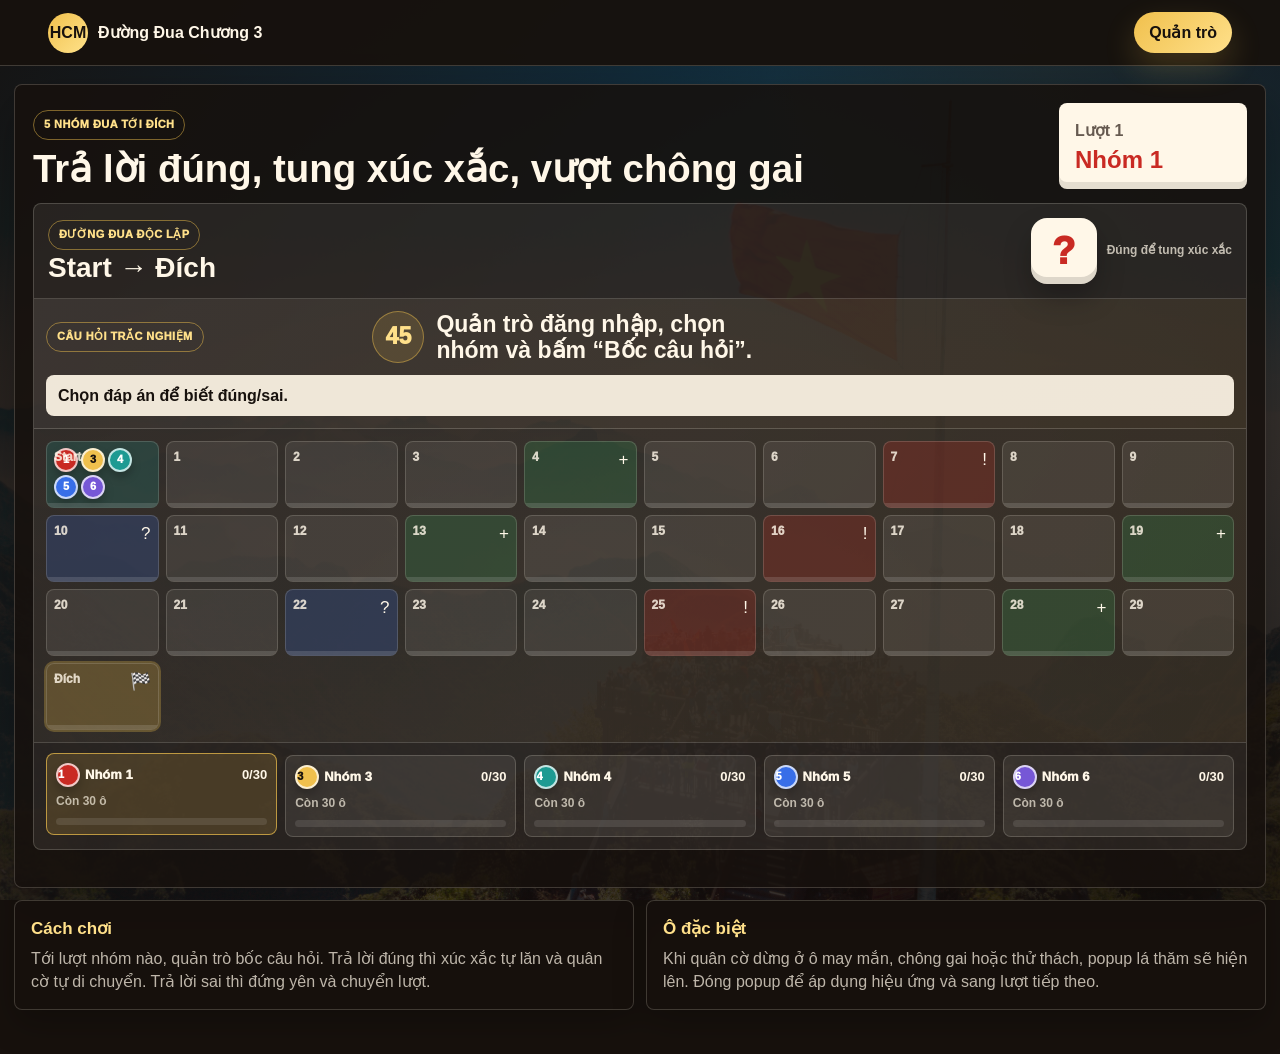
==== commit 134df47c: "feat: add mystery card feature and enhance challenge event handling" ====
--- a/game.html
+++ b/game.html
@@ -97,8 +97,16 @@
         <span id="eventKind">Ô đặc biệt</span>
         <h2 id="eventTitle">Chưa bốc thăm</h2>
         <p id="eventText">Nội dung lá thăm sẽ hiện ở đây.</p>
+        <div class="draw-cards" id="drawCards"></div>
         <button class="gold-btn" id="closeChanceBtn">Đóng và áp dụng</button>
       </div>
+    </div>
+  </div>
+
+  <div class="result-modal" id="resultModal" aria-hidden="true">
+    <div class="result-card">
+      <strong id="resultText">Bạn đã trả lời đúng!</strong>
+      <div class="result-dice" id="resultDice">?</div>
     </div>
   </div>
 
--- a/css/game.css
+++ b/css/game.css
@@ -21,9 +21,9 @@
 button,input,select{font:inherit}
 button{border:0;cursor:pointer}
 a{color:inherit;text-decoration:none}
-.game-bg{position:fixed;inset:0;z-index:-2;background:url("../img/la-co-viet-nam-bay-phap-phoi.jpg") center/cover no-repeat;filter:saturate(1.04) contrast(1.03)}
+.game-bg{position:fixed;inset:0;z-index:-2;background:url("../img/la-co-viet-nam-bay-phap-phoi.jpg") center/cover no-repeat}
 .game-bg::after{content:"";position:absolute;inset:0;background:linear-gradient(110deg,rgba(23,17,13,.96),rgba(23,17,13,.74),rgba(23,17,13,.9)),radial-gradient(circle at 82% 8%,rgba(240,192,77,.2),transparent 28%)}
-.game-header{position:sticky;top:0;z-index:30;display:flex;align-items:center;justify-content:space-between;gap:16px;padding:12px clamp(14px,4vw,48px);background:rgba(23,17,13,.86);border-bottom:1px solid var(--line);backdrop-filter:blur(16px)}
+.game-header{position:sticky;top:0;z-index:30;display:flex;align-items:center;justify-content:space-between;gap:16px;padding:12px clamp(14px,4vw,48px);background:rgba(23,17,13,.94);border-bottom:1px solid var(--line)}
 .brand{display:flex;align-items:center;gap:10px;font-weight:900}
 .brand span{display:grid;place-items:center;width:40px;height:40px;border-radius:50%;background:linear-gradient(135deg,var(--gold),#ffe28a);color:var(--ink)}
 .brand strong{font-size:16px}
@@ -31,15 +31,17 @@
 .gold-btn{background:linear-gradient(135deg,var(--gold),#ffe08a);color:var(--ink);box-shadow:0 14px 32px rgba(240,192,77,.2)}
 .ghost-btn{background:rgba(255,255,255,.08);border:1px solid var(--line);color:var(--paper)}
 .gold-btn:hover,.ghost-btn:hover{transform:translateY(-2px)}
+.gold-btn:disabled,.ghost-btn:disabled{cursor:not-allowed;opacity:.58;transform:none}
 .game-shell{width:min(1440px,calc(100% - 28px));margin:0 auto;padding:18px 0 44px}
-.game-table{min-height:calc(100vh - 96px);padding:18px;border:1px solid var(--line);border-radius:var(--radius);background:rgba(23,17,13,.78);box-shadow:var(--shadow);backdrop-filter:blur(18px)}
+.game-table{min-height:calc(100vh - 96px);padding:18px;border:1px solid var(--line);border-radius:var(--radius);background:rgba(23,17,13,.86);box-shadow:0 18px 46px rgba(0,0,0,.28)}
 .table-top{display:grid;grid-template-columns:minmax(0,1fr) 188px;gap:16px;align-items:end;margin-bottom:14px}
 .eyebrow,.mini-label{display:inline-flex;width:max-content;max-width:100%;padding:6px 10px;border-radius:var(--pill);border:1px solid rgba(240,192,77,.48);color:#ffe08a;font-size:11px;font-weight:1000;letter-spacing:.04em;text-transform:uppercase}
 h1{margin-top:9px;font-size:clamp(26px,3vw,44px);line-height:1.02;letter-spacing:0;text-wrap:balance}
 .turn-card{align-self:stretch;display:grid;align-content:center;gap:5px;padding:16px;border-radius:var(--radius);background:var(--paper);color:var(--ink);box-shadow:inset 0 -7px 0 rgba(0,0,0,.1)}
 .turn-card span{color:#665a50;font-weight:900}
 .turn-card strong{font-size:24px;line-height:1.05;color:var(--red)}
-.board-zone{border:1px solid var(--line);border-radius:var(--radius);background:rgba(255,247,232,.08);overflow:hidden}
+.board-zone{position:relative;border:1px solid var(--line);border-radius:var(--radius);background:rgba(255,247,232,.08);overflow:hidden}
+.board-zone.question-active .track,.board-zone.question-active .team-strip{opacity:0;visibility:hidden}
 .board-head{display:flex;align-items:center;justify-content:space-between;gap:14px;padding:14px;border-bottom:1px solid var(--line)}
 .board-head h2{margin-top:4px;font-size:28px;line-height:1}
 .dice-wrap{display:flex;align-items:center;gap:10px;text-align:right;font-size:12px;font-weight:900;color:rgba(255,247,232,.72)}
@@ -47,24 +49,32 @@
 .dice.rolling{animation:diceRoll .12s linear infinite}
 @keyframes diceRoll{50%{transform:rotate(12deg) scale(1.08)}100%{transform:rotate(-10deg) scale(.98)}}
 .quiz-dock{display:grid;grid-template-columns:minmax(240px,.72fr) minmax(420px,1fr) 260px;gap:12px;align-items:stretch;padding:12px;border-bottom:1px solid var(--line);background:linear-gradient(135deg,rgba(255,247,232,.08),rgba(240,192,77,.08))}
+.quiz-dock.is-open{position:absolute;left:12px;right:12px;top:96px;bottom:12px;z-index:20;grid-template-columns:1fr;grid-template-rows:auto auto 1fr auto;align-content:center;padding:30px;background:#241b15;border:1px solid rgba(240,192,77,.62);border-radius:var(--radius);box-shadow:0 18px 42px rgba(0,0,0,.36);animation:questionIn .22s var(--ease)}
+@keyframes questionIn{from{opacity:.2;transform:translateY(12px) scale(.98)}to{opacity:1;transform:translateY(0) scale(1)}}
 .quiz-head{display:flex;align-items:center;justify-content:space-between;gap:10px;min-width:0}
 .timer{display:grid;place-items:center;flex:0 0 auto;width:52px;height:52px;border-radius:50%;background:rgba(240,192,77,.14);border:1px solid rgba(240,192,77,.46);color:#ffe08a;font-size:23px;font-weight:1000}
 .timer.warning{background:rgba(201,42,35,.22);border-color:var(--red);color:#ff9b95;animation:pulse .65s ease infinite}
 @keyframes pulse{50%{transform:scale(1.07)}}
 #questionText{align-self:center;font-size:clamp(18px,1.8vw,27px);line-height:1.14;letter-spacing:0;text-wrap:balance}
+.quiz-dock.is-open #questionText{max-width:980px;margin:auto;text-align:center;color:#fff7e8;text-shadow:none;font-size:clamp(30px,3.8vw,58px)}
 .choices{display:grid;grid-template-columns:1fr 1fr;gap:8px}
+.quiz-dock.is-open .choices{align-self:center;grid-template-columns:repeat(2,minmax(0,1fr));gap:16px}
 .choice{position:relative;min-height:48px;padding:9px 10px 9px 39px;border-radius:var(--radius);border:1px solid var(--line);background:rgba(255,247,232,.1);color:var(--paper);font-size:14px;font-weight:850;text-align:left;transition:transform .18s var(--ease),background .18s,border-color .18s}
+.quiz-dock.is-open .choice{min-height:96px;padding:22px 24px 22px 76px;background:#3a3028;border-color:rgba(255,247,232,.28);font-size:clamp(18px,1.8vw,28px);box-shadow:none}
+.quiz-dock.is-open .choice:hover{background:#463a31}
 .choice:hover{transform:translateY(-2px);background:rgba(255,247,232,.15)}
 .choice::before{content:attr(data-letter);position:absolute;left:10px;top:10px;display:grid;place-items:center;width:23px;height:23px;border-radius:50%;background:var(--gold);color:var(--ink);font-size:12px;font-weight:1000}
+.quiz-dock.is-open .choice::before{left:22px;top:24px;width:38px;height:38px;font-size:18px}
 .choice.correct-choice{border-color:var(--green);background:rgba(50,168,92,.26);box-shadow:0 0 0 2px rgba(50,168,92,.18)}
 .choice.wrong-choice{border-color:var(--red);background:rgba(201,42,35,.24);animation:shake .3s ease}
 .choice.is-disabled{pointer-events:none;opacity:.78}
 @keyframes shake{25%{transform:translateX(-4px)}50%{transform:translateX(4px)}75%{transform:translateX(-2px)}}
 .answer-line{grid-column:1/-1;min-height:38px;padding:9px 12px;border-radius:var(--radius);background:rgba(255,247,232,.92);color:var(--ink);font-weight:900}
+.quiz-dock.is-open .answer-line{display:none}
 .answer-line.correct{background:rgba(224,255,235,.96);color:#0f6530}
 .answer-line.wrong{background:rgba(255,230,226,.96);color:#9b1b16}
 .track{display:grid;grid-template-columns:repeat(10,1fr);gap:7px;padding:12px;background:linear-gradient(135deg,rgba(255,247,232,.04),rgba(240,192,77,.06))}
-.tile{position:relative;min-height:67px;padding:7px;border-radius:var(--radius);border:1px solid rgba(255,247,232,.16);background:rgba(255,247,232,.08);overflow:hidden;transition:transform .25s var(--ease),box-shadow .25s}
+.tile{position:relative;min-height:67px;padding:7px;border-radius:var(--radius);border:1px solid rgba(255,247,232,.16);background:rgba(255,247,232,.08);overflow:hidden;transition:transform .2s var(--ease)}
 .tile::after{content:"";position:absolute;left:0;right:0;bottom:0;height:4px;background:rgba(255,255,255,.13)}
 .tile.start{background:rgba(29,154,146,.2)}
 .tile.finish{background:rgba(240,192,77,.24);box-shadow:0 0 0 2px rgba(240,192,77,.28)}
@@ -72,12 +82,11 @@
 .tile.trap{background:rgba(201,42,35,.24)}
 .tile.challenge{background:rgba(56,110,232,.2)}
 .tile.active-landing{animation:tilePulse .5s var(--ease)}
-@keyframes tilePulse{50%{transform:translateY(-4px) scale(1.03);box-shadow:0 18px 34px rgba(0,0,0,.26)}}
+@keyframes tilePulse{50%{transform:translateY(-4px) scale(1.03)}}
 .tile-num{position:relative;z-index:2;font-size:12px;font-weight:1000;color:rgba(255,247,232,.82)}
 .tile-type{position:absolute;right:7px;top:6px;font-size:17px}
 .tokens{position:absolute;left:7px;right:7px;bottom:8px;display:flex;flex-wrap:wrap;gap:3px}
-.token{display:grid;place-items:center;width:24px;height:24px;border-radius:50%;color:white;font-size:11px;font-weight:1000;border:2px solid rgba(255,255,255,.74);box-shadow:0 8px 16px rgba(0,0,0,.26);animation:tokenLand .32s var(--ease)}
-@keyframes tokenLand{from{transform:translateY(-12px) scale(.65);opacity:.3}}
+.token{display:grid;place-items:center;width:24px;height:24px;border-radius:50%;color:white;font-size:11px;font-weight:1000;border:2px solid rgba(255,255,255,.74);box-shadow:0 5px 10px rgba(0,0,0,.22)}
 .team-1{background:var(--red)}
 .team-3{background:var(--gold);color:#19120e}
 .team-4{background:var(--teal)}
@@ -99,11 +108,11 @@
 .control-row select{min-height:38px;min-width:136px;border:1px solid var(--line-dark);border-radius:var(--radius);padding:7px 10px;background:#fff;color:var(--ink);font-weight:900}
 .control-panel .ghost-btn{background:rgba(23,17,13,.07);border-color:var(--line-dark);color:var(--ink)}
 .rules{display:grid;grid-template-columns:1fr 1fr;gap:12px;margin-top:12px}
-.rules article{padding:16px;border:1px solid var(--line);border-radius:var(--radius);background:rgba(23,17,13,.72);box-shadow:var(--shadow);backdrop-filter:blur(14px)}
+.rules article{padding:16px;border:1px solid var(--line);border-radius:var(--radius);background:rgba(23,17,13,.82);box-shadow:0 14px 34px rgba(0,0,0,.24)}
 .rules strong{display:block;margin-bottom:5px;color:#ffe08a;font-size:17px}
 .rules p{color:rgba(255,247,232,.72)}
-.login-modal,.finish-modal,.chance-modal{position:fixed;inset:0;z-index:60;display:none;place-items:center;padding:20px;background:rgba(0,0,0,.64);backdrop-filter:blur(8px)}
-.login-modal.is-open,.finish-modal.is-open,.chance-modal.is-open{display:grid}
+.login-modal,.finish-modal,.chance-modal,.result-modal{position:fixed;inset:0;z-index:60;display:none;place-items:center;padding:20px;background:rgba(0,0,0,.76)}
+.login-modal.is-open,.finish-modal.is-open,.chance-modal.is-open,.result-modal.is-open{display:grid}
 .login-card,.finish-card{position:relative;width:min(430px,100%);padding:26px;border-radius:var(--radius);background:var(--paper);color:var(--ink);box-shadow:var(--shadow)}
 .login-card h2,.finish-card h2{margin:12px 0 16px;font-size:30px;line-height:1.12}
 .close-btn{position:absolute;right:12px;top:10px;width:36px;height:36px;border-radius:50%;background:rgba(23,17,13,.08);font-size:24px}
@@ -111,7 +120,7 @@
 .login-card input{min-height:48px;border:1px solid var(--line-dark);border-radius:var(--radius);padding:10px 14px;font-size:18px;font-weight:900}
 .login-error{display:none;margin-top:10px;color:var(--red);font-weight:900}
 .login-error.show{display:block}
-.chance-card{position:relative;width:min(520px,100%);animation:cardPop .45s var(--ease) both}
+.chance-card{position:relative;width:min(620px,100%);animation:cardPop .32s var(--ease) both}
 @keyframes cardPop{from{transform:translateY(16px) scale(.92);opacity:.35}to{transform:translateY(0) scale(1);opacity:1}}
 .chance-front,.chance-back{display:grid;place-items:center;align-content:center;gap:10px;padding:26px;border-radius:var(--radius);border:1px solid rgba(255,247,232,.2);box-shadow:0 24px 70px rgba(0,0,0,.36)}
 .chance-front{background:repeating-linear-gradient(45deg,#bd2620 0 12px,#d53830 12px 24px);color:#fff7e8}
@@ -123,9 +132,28 @@
 .chance-back h2{font-size:34px;line-height:1.05}
 .chance-back p{color:#574b42;font-size:18px;font-weight:750}
 .chance-back .gold-btn{align-self:end;justify-self:end}
+.draw-cards{display:none;width:100%;grid-template-columns:repeat(3,1fr);gap:12px;margin:8px 0 4px}
+.chance-modal.challenge .draw-cards{display:grid}
+.mystery-card{display:grid;place-items:center;min-height:138px;padding:16px;border-radius:var(--radius);border:2px solid rgba(23,17,13,.12);background:repeating-linear-gradient(45deg,#bd2620 0 10px,#d53830 10px 20px);color:#fff7e8;font-weight:1000;text-align:center;transition:transform .18s var(--ease),background .18s}
+.mystery-card:hover{transform:translateY(-3px)}
+.mystery-card span{font-size:34px}
+.mystery-card.is-picked{background:#f0c04d;color:var(--ink);transform:translateY(-5px) scale(1.02)}
+.mystery-card.is-muted{opacity:.45}
+.mystery-card.is-picked.forward{background:#c9f2d4;color:#0f6530}
+.mystery-card.is-picked.back{background:#ffd9d4;color:#9b1b16}
+.mystery-card:disabled{cursor:default}
 .chance-modal.lucky .chance-back{box-shadow:inset 0 0 0 4px rgba(50,168,92,.28),0 24px 70px rgba(0,0,0,.36)}
 .chance-modal.trap .chance-back{box-shadow:inset 0 0 0 4px rgba(201,42,35,.28),0 24px 70px rgba(0,0,0,.36)}
 .chance-modal.challenge .chance-back{box-shadow:inset 0 0 0 4px rgba(56,110,232,.28),0 24px 70px rgba(0,0,0,.36)}
+.result-card{display:grid;place-items:center;gap:22px;width:min(560px,100%);padding:34px;border-radius:var(--radius);background:var(--paper);color:var(--ink);text-align:center;box-shadow:var(--shadow);animation:resultPop .32s var(--ease)}
+@keyframes resultPop{from{opacity:.2;transform:translateY(14px) scale(.94)}to{opacity:1;transform:translateY(0) scale(1)}}
+.result-card strong{font-size:clamp(28px,3vw,46px);line-height:1.08;color:var(--red)}
+.result-modal.correct .result-card strong{color:#0f6530}
+.result-modal.wrong .result-card strong{color:#9b1b16}
+.result-dice{display:none;place-items:center;width:132px;height:132px;border-radius:28px;background:linear-gradient(135deg,#fff,#f4ead9);color:var(--red);font-size:78px;font-weight:1000;box-shadow:inset 0 -12px 0 rgba(0,0,0,.12),0 22px 44px rgba(0,0,0,.24)}
+.result-modal.with-dice .result-dice{display:grid}
+.result-dice.rolling{animation:bigDiceRoll .12s linear infinite}
+@keyframes bigDiceRoll{50%{transform:rotate(14deg) scale(1.09)}100%{transform:rotate(-12deg) scale(.98)}}
 .finish-card span{display:inline-flex;padding:6px 10px;border-radius:var(--pill);background:rgba(240,192,77,.22);color:var(--red);font-weight:1000;text-transform:uppercase}
 .toast{position:fixed;left:50%;bottom:22px;z-index:70;transform:translate(-50%,18px);opacity:0;max-width:calc(100% - 32px);padding:11px 16px;border-radius:var(--pill);background:var(--paper);color:var(--ink);font-weight:1000;box-shadow:var(--shadow);transition:.24s var(--ease)}
 .toast.show{opacity:1;transform:translate(-50%,0)}
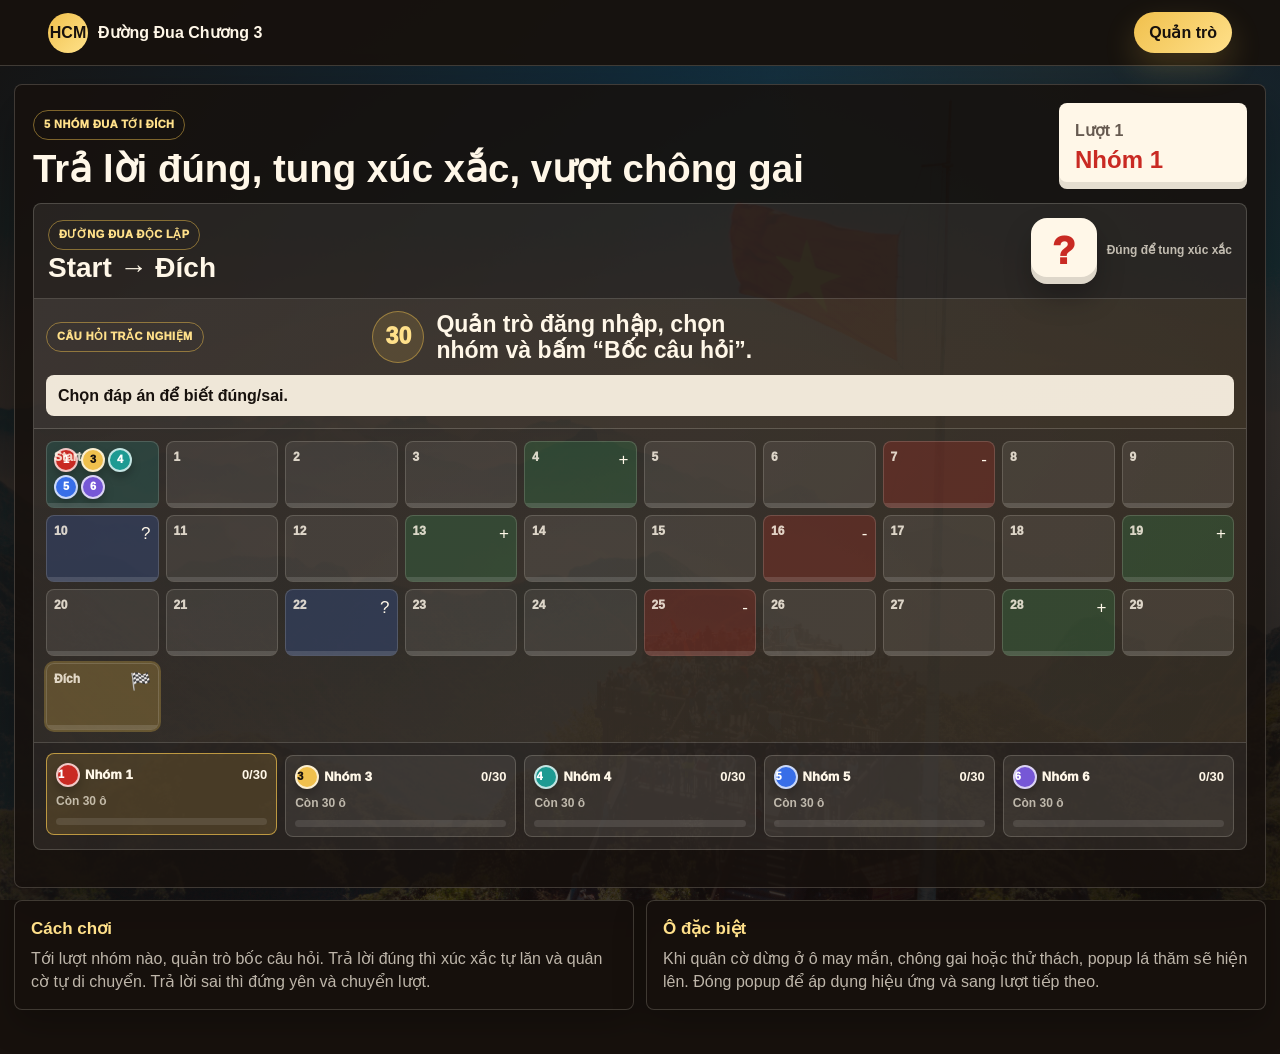
==== commit 0af51a74: "feat: update quiz timer to 30 seconds and enhance game mechanics with special tiles" ====
--- a/game.html
+++ b/game.html
@@ -44,7 +44,7 @@
         <section class="quiz-dock" aria-live="polite">
           <div class="quiz-head">
             <span class="eyebrow" id="questionTopic">Câu hỏi trắc nghiệm</span>
-            <div class="timer" id="timer">45</div>
+            <div class="timer" id="timer">30</div>
           </div>
           <h2 id="questionText">Quản trò đăng nhập, chọn nhóm và bấm “Bốc câu hỏi”.</h2>
           <div class="choices" id="choices"></div>
@@ -58,9 +58,7 @@
       <section class="control-panel" id="controlPanel" aria-hidden="true">
         <div class="control-row">
           <label>Nhóm đang chơi<select id="teamSelect"></select></label>
-          <label>Thời gian<select id="timeSelect"><option value="30">30 giây</option><option value="45" selected>45 giây</option><option value="60">60 giây</option><option value="90">90 giây</option></select></label>
           <button class="gold-btn" id="drawQuestionBtn">Bốc câu hỏi</button>
-          <button class="ghost-btn" id="startTimerBtn">Bắt đầu giờ</button>
           <button class="ghost-btn" id="nextTeamBtn">Chuyển lượt</button>
           <button class="ghost-btn" id="resetGameBtn">Reset</button>
           <button class="ghost-btn" id="logoutBtn">Đăng xuất</button>
--- a/css/game.css
+++ b/css/game.css
@@ -49,7 +49,7 @@
 .dice.rolling{animation:diceRoll .12s linear infinite}
 @keyframes diceRoll{50%{transform:rotate(12deg) scale(1.08)}100%{transform:rotate(-10deg) scale(.98)}}
 .quiz-dock{display:grid;grid-template-columns:minmax(240px,.72fr) minmax(420px,1fr) 260px;gap:12px;align-items:stretch;padding:12px;border-bottom:1px solid var(--line);background:linear-gradient(135deg,rgba(255,247,232,.08),rgba(240,192,77,.08))}
-.quiz-dock.is-open{position:absolute;left:12px;right:12px;top:96px;bottom:12px;z-index:20;grid-template-columns:1fr;grid-template-rows:auto auto 1fr auto;align-content:center;padding:30px;background:#241b15;border:1px solid rgba(240,192,77,.62);border-radius:var(--radius);box-shadow:0 18px 42px rgba(0,0,0,.36);animation:questionIn .22s var(--ease)}
+.quiz-dock.is-open{position:absolute;left:12px;right:12px;top:96px;bottom:12px;z-index:20;grid-template-columns:1fr;grid-template-rows:auto auto 1fr auto;align-content:center;padding:30px;background:#000;border:1px solid rgba(240,192,77,.62);border-radius:var(--radius);box-shadow:0 18px 42px rgba(0,0,0,.36);animation:questionIn .22s var(--ease)}
 @keyframes questionIn{from{opacity:.2;transform:translateY(12px) scale(.98)}to{opacity:1;transform:translateY(0) scale(1)}}
 .quiz-head{display:flex;align-items:center;justify-content:space-between;gap:10px;min-width:0}
 .timer{display:grid;place-items:center;flex:0 0 auto;width:52px;height:52px;border-radius:50%;background:rgba(240,192,77,.14);border:1px solid rgba(240,192,77,.46);color:#ffe08a;font-size:23px;font-weight:1000}
@@ -60,8 +60,8 @@
 .choices{display:grid;grid-template-columns:1fr 1fr;gap:8px}
 .quiz-dock.is-open .choices{align-self:center;grid-template-columns:repeat(2,minmax(0,1fr));gap:16px}
 .choice{position:relative;min-height:48px;padding:9px 10px 9px 39px;border-radius:var(--radius);border:1px solid var(--line);background:rgba(255,247,232,.1);color:var(--paper);font-size:14px;font-weight:850;text-align:left;transition:transform .18s var(--ease),background .18s,border-color .18s}
-.quiz-dock.is-open .choice{min-height:96px;padding:22px 24px 22px 76px;background:#3a3028;border-color:rgba(255,247,232,.28);font-size:clamp(18px,1.8vw,28px);box-shadow:none}
-.quiz-dock.is-open .choice:hover{background:#463a31}
+.quiz-dock.is-open .choice{min-height:96px;padding:22px 24px 22px 76px;background:#000;border-color:rgba(255,247,232,.38);font-size:clamp(18px,1.8vw,28px);box-shadow:none}
+.quiz-dock.is-open .choice:hover{background:#111}
 .choice:hover{transform:translateY(-2px);background:rgba(255,247,232,.15)}
 .choice::before{content:attr(data-letter);position:absolute;left:10px;top:10px;display:grid;place-items:center;width:23px;height:23px;border-radius:50%;background:var(--gold);color:var(--ink);font-size:12px;font-weight:1000}
 .quiz-dock.is-open .choice::before{left:22px;top:24px;width:38px;height:38px;font-size:18px}
@@ -132,7 +132,7 @@
 .chance-back h2{font-size:34px;line-height:1.05}
 .chance-back p{color:#574b42;font-size:18px;font-weight:750}
 .chance-back .gold-btn{align-self:end;justify-self:end}
-.draw-cards{display:none;width:100%;grid-template-columns:repeat(3,1fr);gap:12px;margin:8px 0 4px}
+.draw-cards{display:none;width:100%;grid-template-columns:repeat(4,1fr);gap:12px;margin:8px 0 4px}
 .chance-modal.challenge .draw-cards{display:grid}
 .mystery-card{display:grid;place-items:center;min-height:138px;padding:16px;border-radius:var(--radius);border:2px solid rgba(23,17,13,.12);background:repeating-linear-gradient(45deg,#bd2620 0 10px,#d53830 10px 20px);color:#fff7e8;font-weight:1000;text-align:center;transition:transform .18s var(--ease),background .18s}
 .mystery-card:hover{transform:translateY(-3px)}
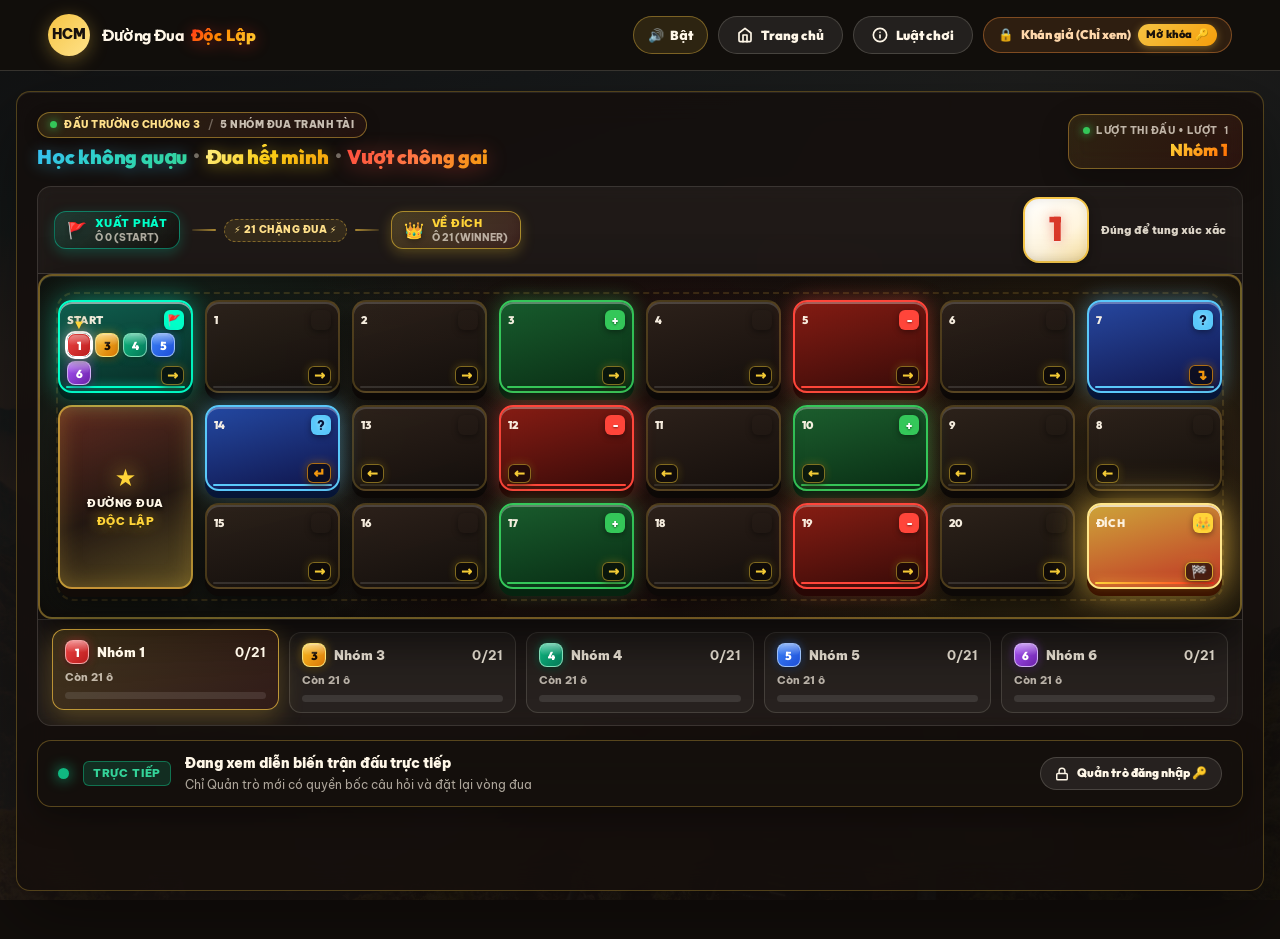
==== commit 9eb2c321: "update bộ câu hỏi, luật chơi, bổ sung nội dung CQ3, thiết kế lại giao diện game" ====
--- a/game.html
+++ b/game.html
@@ -1,52 +1,151 @@
 <!DOCTYPE html>
 <html lang="vi">
+
 <head>
   <meta charset="UTF-8">
   <meta name="viewport" content="width=device-width, initial-scale=1.0">
-  <title>Đường Đua Chương 3 | Game ôn tập</title>
-  <meta name="description" content="Game đường đua trắc nghiệm ôn tập Chương 3 Tư tưởng Hồ Chí Minh cho 5 nhóm">
+  <title>Đường Đua Độc Lập | Game ôn tập</title>
+  <meta name="description"
+    content="Đường Đua Độc Lập - Game trắc nghiệm ôn tập Chương 3 Tư tưởng Hồ Chí Minh cho 5 nhóm">
   <link rel="icon" href="data:,">
   <link rel="stylesheet" href="css/game.css">
 </head>
+
 <body>
   <div class="game-bg" aria-hidden="true"></div>
 
   <header class="game-header">
-    <a class="brand" href="index.html"><span>HCM</span><strong>Đường Đua Chương 3</strong></a>
-    <button class="gold-btn" id="adminOpenBtn">Quản trò</button>
+    <a class="brand" href="index.html"><span class="brand-logo">HCM</span><strong>Đường Đua <span
+          class="highlight-doc-lap">Độc Lập</span></strong></a>
+    <div class="header-nav">
+      <button id="soundToggleBtn" class="ghost-btn sound-btn" type="button" title="Bật/Tắt âm thanh">
+        <span id="soundIcon">🔊</span>
+        <span id="soundLabel">Bật</span>
+      </button>
+      <a class="ghost-btn" href="index.html">
+        <svg width="16" height="16" viewBox="0 0 24 24" fill="none" stroke="currentColor" stroke-width="2.5"
+          stroke-linecap="round" stroke-linejoin="round">
+          <path d="M3 9l9-7 9 7v11a2 2 0 0 1-2 2H5a2 2 0 0 1-2-2z" />
+          <polyline points="9 22 9 12 15 12 15 22" />
+        </svg>
+        <span>Trang chủ</span>
+      </a>
+      <a class="ghost-btn" href="luat-choi.html">
+        <svg width="16" height="16" viewBox="0 0 24 24" fill="none" stroke="currentColor" stroke-width="2.5"
+          stroke-linecap="round" stroke-linejoin="round">
+          <circle cx="12" cy="12" r="10" />
+          <line x1="12" y1="16" x2="12" y2="12" />
+          <line x1="12" y1="8" x2="12.01" y2="8" />
+        </svg>
+        <span>Luật chơi</span>
+      </a>
+      <!-- Quản trò Status & Menu -->
+      <div class="admin-nav-wrap">
+        <button class="ghost-btn admin-status-btn is-locked" id="adminStatusBtn" type="button" aria-haspopup="dialog"
+          title="Chế độ Quản trò (Bảo vệ phòng chơi)">
+          <span class="admin-status-icon" id="adminStatusIcon">🔒</span>
+          <span class="admin-status-text" id="adminStatusText">Khán giả (Chỉ xem)</span>
+          <span class="admin-unlock-chip" id="adminUnlockChip">Mở khóa 🔑</span>
+        </button>
+        <div class="admin-dropdown-menu" id="adminDropdownMenu" hidden>
+          <div class="admin-dropdown-header">
+            <span class="adm-crown">👑</span>
+            <div class="adm-header-info">
+              <strong>Quyền Quản trò</strong>
+              <small>Đang có toàn quyền điều khiển cuộc đua</small>
+            </div>
+          </div>
+          <div class="admin-menu-divider"></div>
+          <button type="button" class="admin-menu-item" id="menuChangePwdBtn">
+            <span class="menu-item-icon">⚙️</span>
+            <span>Đổi mật khẩu Quản trò</span>
+          </button>
+          <button type="button" class="admin-menu-item text-danger" id="menuLockAdminBtn">
+            <span class="menu-item-icon">🔒</span>
+            <span>Khóa lại (Về Chế độ Khán giả)</span>
+          </button>
+        </div>
+      </div>
+    </div>
   </header>
 
   <main class="game-shell">
     <section class="game-table">
       <div class="table-top">
-        <div>
-          <span class="eyebrow">5 nhóm đua tới đích</span>
-          <h1>Trả lời đúng, tung xúc xắc, vượt chông gai</h1>
+        <div class="header-championship">
+          <div class="championship-tag">
+            <span class="pulse-emerald"></span>
+            <span class="tag-title">ĐẤU TRƯỜNG CHƯƠNG 3</span>
+            <span class="tag-divider">/</span>
+            <span class="tag-sub">5 NHÓM ĐUA TRANH TÀI</span>
+          </div>
+          <h1 class="championship-headline">
+            <span class="txt-fun-1">Học không quạu</span>
+            <span class="headline-bullet">&bull;</span>
+            <span class="txt-fun-2">Đua hết mình</span>
+            <span class="headline-bullet">&bull;</span>
+            <span class="txt-accent">Vượt chông gai</span>
+          </h1>
         </div>
         <div class="turn-card">
-          <span>Lượt <b id="turnNum">1</b></span>
+          <span>Lượt thi đấu &bull; Lượt <b id="turnNum">1</b></span>
           <strong id="currentTeamLabel">Nhóm 1</strong>
         </div>
       </div>
 
       <section class="board-zone">
         <div class="board-head">
-          <div>
-            <span class="mini-label">Đường đua độc lập</span>
-            <h2>Start → Đích</h2>
+          <div class="circuit-hud">
+            <div class="circuit-stage start-stage">
+              <span class="stage-pin">🚩</span>
+              <div class="stage-info">
+                <span class="stage-title">XUẤT PHÁT</span>
+                <span class="stage-sub">Ô 0 (START)</span>
+              </div>
+            </div>
+            <div class="circuit-flow">
+              <span class="circuit-rail"></span>
+              <span class="circuit-chip">⚡ 21 CHẶNG ĐUA ⚡</span>
+              <span class="circuit-rail"></span>
+            </div>
+            <div class="circuit-stage finish-stage">
+              <span class="stage-pin">👑</span>
+              <div class="stage-info">
+                <span class="stage-title">VỀ ĐÍCH</span>
+                <span class="stage-sub">Ô 21 (WINNER)</span>
+              </div>
+            </div>
           </div>
           <div class="dice-wrap" aria-live="polite">
-            <div class="dice" id="diceDisplay">?</div>
+            <div class="dice-scene" id="diceDisplayScene">
+              <div class="dice-cube show-1" id="diceDisplay">
+                <div class="dice-face face-1"><span class="dice-num num-1">1</span></div>
+                <div class="dice-face face-2"><span class="dice-num">2</span></div>
+                <div class="dice-face face-3"><span class="dice-num">3</span></div>
+                <div class="dice-face face-4"><span class="dice-num">4</span></div>
+                <div class="dice-face face-5"><span class="dice-num">5</span></div>
+                <div class="dice-face face-6"><span class="dice-num num-6">6</span></div>
+              </div>
+            </div>
             <span id="diceCaption">Đúng để tung xúc xắc</span>
           </div>
         </div>
 
         <section class="quiz-dock" aria-live="polite">
           <div class="quiz-head">
-            <span class="eyebrow" id="questionTopic">Câu hỏi trắc nghiệm</span>
-            <div class="timer" id="timer">30</div>
-          </div>
-          <h2 id="questionText">Quản trò đăng nhập, chọn nhóm và bấm “Bốc câu hỏi”.</h2>
+            <div class="quiz-meta-tag">
+              <span class="quiz-badge" id="quizActiveTeamBadge">Lượt của Nhóm 1</span>
+              <span class="eyebrow" id="questionTopic">Quyền dân tộc</span>
+            </div>
+            <div class="timer" id="timer">
+              <span class="timer-icon">⏳</span>
+              <span class="timer-sec" id="timerSec">30</span>s
+            </div>
+          </div>
+          <div class="quiz-progress-bar">
+            <div class="quiz-progress-fill" id="timerProgressFill"></div>
+          </div>
+          <h2 id="questionText">Chọn nhóm đang chơi và bấm “Bốc câu hỏi”.</h2>
           <div class="choices" id="choices"></div>
           <div class="answer-line" id="answerLine">Chọn đáp án để biết đúng/sai.</div>
         </section>
@@ -55,35 +154,48 @@
         <div class="team-strip" id="teamList"></div>
       </section>
 
-      <section class="control-panel" id="controlPanel" aria-hidden="true">
-        <div class="control-row">
-          <label>Nhóm đang chơi<select id="teamSelect"></select></label>
-          <button class="gold-btn" id="drawQuestionBtn">Bốc câu hỏi</button>
-          <button class="ghost-btn" id="nextTeamBtn">Chuyển lượt</button>
-          <button class="ghost-btn" id="resetGameBtn">Reset</button>
-          <button class="ghost-btn" id="logoutBtn">Đăng xuất</button>
+      <!-- Thanh Trực Tiếp Dành Cho Khán Giả (Chỉ Xem) -->
+      <section class="spectator-live-bar" id="spectatorLiveBar">
+        <div class="spectator-live-left">
+          <span class="live-pulse-dot"></span>
+          <span class="live-badge">TRỰC TIẾP</span>
+          <div class="live-text-wrap">
+            <span class="live-main-text">Đang xem diễn biến trận đấu trực tiếp</span>
+            <span class="live-sub-text">Chỉ Quản trò mới có quyền bốc câu hỏi và đặt lại vòng đua</span>
+          </div>
+        </div>
+        <button class="ghost-btn btn-sm" id="unlockAdminBannerBtn" type="button">
+          <svg width="14" height="14" viewBox="0 0 24 24" fill="none" stroke="currentColor" stroke-width="2.5">
+            <rect x="3" y="11" width="18" height="11" rx="2" ry="2" />
+            <path d="M7 11V7a5 5 0 0 1 10 0v4" />
+          </svg>
+          <span>Quản trò đăng nhập 🔑</span>
+        </button>
+      </section>
+
+      <!-- Bảng Điều Khiển Dành Riêng Cho Quản Trò (Ẩn khi là Khán giả) -->
+      <section class="control-panel" id="controlPanel">
+        <div class="control-row" id="controlRow">
+          <label>
+            <span>Nhóm đang chơi:</span>
+            <select id="teamSelect"></select>
+          </label>
+          <button class="gold-btn" id="drawQuestionBtn">
+            <svg width="18" height="18" viewBox="0 0 24 24" fill="none" stroke="currentColor" stroke-width="2.5"
+              stroke-linecap="round" stroke-linejoin="round">
+              <circle cx="12" cy="12" r="10" />
+              <polygon points="10 8 16 12 10 16 10 8" />
+            </svg>
+            <span>Bốc câu hỏi</span>
+          </button>
+          <button class="ghost-btn" id="resetGameBtn">
+            <span>Đặt lại 🔄</span>
+          </button>
         </div>
       </section>
     </section>
 
-    <section class="rules">
-      <article><strong>Cách chơi</strong><p>Tới lượt nhóm nào, quản trò bốc câu hỏi. Trả lời đúng thì xúc xắc tự lăn và quân cờ tự di chuyển. Trả lời sai thì đứng yên và chuyển lượt.</p></article>
-      <article><strong>Ô đặc biệt</strong><p>Khi quân cờ dừng ở ô may mắn, chông gai hoặc thử thách, popup lá thăm sẽ hiện lên. Đóng popup để áp dụng hiệu ứng và sang lượt tiếp theo.</p></article>
-    </section>
   </main>
-
-  <div class="login-modal" id="loginModal" aria-hidden="true">
-    <div class="login-card">
-      <button class="close-btn" id="closeLoginBtn" aria-label="Đóng">×</button>
-      <span class="eyebrow">Đăng nhập quản trò</span>
-      <h2>Nhập mật khẩu admin</h2>
-      <form id="loginForm">
-        <input id="passwordInput" type="password" inputmode="numeric" placeholder="Mật khẩu" autocomplete="current-password">
-        <button class="gold-btn" type="submit">Vào bảng điều khiển</button>
-      </form>
-      <p class="login-error" id="loginError">Mật khẩu chưa đúng.</p>
-    </div>
-  </div>
 
   <div class="chance-modal" id="chanceModal" aria-hidden="true">
     <div class="chance-card" id="chanceCard">
@@ -104,19 +216,111 @@
   <div class="result-modal" id="resultModal" aria-hidden="true">
     <div class="result-card">
       <strong id="resultText">Bạn đã trả lời đúng!</strong>
-      <div class="result-dice" id="resultDice">?</div>
+      <div class="dice-scene result-scene" id="resultDiceScene">
+        <div class="dice-cube result-cube show-1" id="resultDice">
+          <div class="dice-face face-1"><span class="dice-num num-1">1</span></div>
+          <div class="dice-face face-2"><span class="dice-num">2</span></div>
+          <div class="dice-face face-3"><span class="dice-num">3</span></div>
+          <div class="dice-face face-4"><span class="dice-num">4</span></div>
+          <div class="dice-face face-5"><span class="dice-num">5</span></div>
+          <div class="dice-face face-6"><span class="dice-num num-6">6</span></div>
+        </div>
+      </div>
     </div>
   </div>
 
   <div class="finish-modal" id="finishModal" aria-hidden="true">
     <div class="finish-card">
       <span>Chiến thắng</span>
-      <h2 id="winnerText">Nhóm đã về đích!</h2>
-      <button class="gold-btn" id="closeFinishBtn">Tiếp tục xem kết quả</button>
+      <h2 id="winnerText">Chúc mừng nhóm đã về đích!</h2>
+      <button class="gold-btn" id="resetFinishBtn">Chơi lại từ đầu 🔄</button>
+    </div>
+  </div>
+
+  <!-- Modal Nhập Mật Khẩu Quản Trò -->
+  <div class="admin-modal" id="adminAuthModal" aria-hidden="true">
+    <div class="admin-dialog">
+      <div class="admin-dialog-head">
+        <div class="admin-dialog-badge">
+          <span>👑</span>
+          <span>QUẢN TRÒ • GAME MASTER</span>
+        </div>
+        <button class="admin-dialog-close" id="closeAdminAuthBtn" type="button" aria-label="Đóng">✕</button>
+      </div>
+      <h2 class="admin-dialog-title">Nhập Mật Khẩu Quản Trò</h2>
+      <p class="admin-dialog-desc" id="adminAuthDesc">Mở khóa toàn quyền điều khiển: bốc câu hỏi, chọn đáp án, đổi nhóm
+        và điều hành cuộc đua.</p>
+
+      <form id="adminAuthForm" onsubmit="return false;">
+        <div class="admin-input-group">
+          <span class="input-icon">🔑</span>
+          <input type="password" id="adminPasswordInput" placeholder="Nhập mật khẩu Quản trò..."
+            autocomplete="current-password" spellcheck="false">
+          <button type="button" class="pwd-toggle-btn" id="pwdToggleBtn" aria-label="Hiện/ẩn mật khẩu">👁️</button>
+        </div>
+        <div class="admin-dialog-hint">
+          <span>Gợi ý mặc định: <code>3108</code></span>
+        </div>
+        <div class="admin-dialog-error" id="adminAuthError" hidden>
+          ❌ Mật khẩu không chính xác! Vui lòng thử lại.
+        </div>
+        <div class="admin-dialog-actions">
+          <button type="submit" class="gold-btn" id="submitAdminAuthBtn">
+            <span>Mở khóa Quản trò</span>
+          </button>
+          <button type="button" class="ghost-btn" id="cancelAdminAuthBtn">
+            <span>Để sau (Chỉ xem)</span>
+          </button>
+        </div>
+      </form>
+    </div>
+  </div>
+
+  <!-- Modal Đổi Mật Khẩu Quản Trò -->
+  <div class="admin-modal" id="changePwdModal" aria-hidden="true">
+    <div class="admin-dialog">
+      <div class="admin-dialog-head">
+        <div class="admin-dialog-badge">
+          <span>⚙️</span>
+          <span>CÀI ĐẶT BẢO MẬT</span>
+        </div>
+        <button class="admin-dialog-close" id="closeChangePwdBtn" type="button" aria-label="Đóng">✕</button>
+      </div>
+      <h2 class="admin-dialog-title">Đổi Mật Khẩu Quản Trò</h2>
+      <p class="admin-dialog-desc">Thiết lập mật khẩu mới cho riêng bạn để phòng tránh người khác mở khóa.</p>
+
+      <form id="changePwdForm" onsubmit="return false;">
+        <div class="admin-field">
+          <label for="oldPwdInput">Mật khẩu hiện tại:</label>
+          <input type="password" id="oldPwdInput" placeholder="Nhập mật khẩu đang dùng..."
+            autocomplete="current-password">
+        </div>
+        <div class="admin-field">
+          <label for="newPwdInput">Mật khẩu mới:</label>
+          <input type="password" id="newPwdInput" placeholder="Nhập mật khẩu mới (ít nhất 4 ký tự)..."
+            autocomplete="new-password">
+        </div>
+        <div class="admin-field">
+          <label for="confirmPwdInput">Xác nhận mật khẩu mới:</label>
+          <input type="password" id="confirmPwdInput" placeholder="Nhập lại mật khẩu mới..."
+            autocomplete="new-password">
+        </div>
+        <div class="admin-dialog-error" id="changePwdError" hidden></div>
+        <div class="admin-dialog-actions">
+          <button type="submit" class="gold-btn" id="submitChangePwdBtn">
+            <span>Lưu mật khẩu mới</span>
+          </button>
+          <button type="button" class="ghost-btn" id="cancelChangePwdBtn">
+            <span>Hủy</span>
+          </button>
+        </div>
+      </form>
     </div>
   </div>
 
   <div class="toast" id="toast"></div>
+  <canvas id="gameConfetti" class="game-confetti"></canvas>
   <script src="js/game.js"></script>
 </body>
-</html>
+
+</html>
--- a/css/game.css
+++ b/css/game.css
@@ -1,176 +1,2599 @@
-:root{
-  --bg:#17110d;
-  --paper:#fff7e8;
-  --ink:#17110d;
-  --red:#c92a23;
-  --gold:#f0c04d;
-  --teal:#1d9a92;
-  --blue:#386ee8;
-  --green:#32a85c;
-  --violet:#7657d6;
-  --line:rgba(255,247,232,.18);
-  --line-dark:rgba(23,17,13,.14);
-  --shadow:0 24px 70px rgba(0,0,0,.34);
-  --radius:8px;
-  --pill:999px;
-  --ease:cubic-bezier(.16,1,.3,1);
-  --font:"Segoe UI",Arial,sans-serif;
-}
-*,*::before,*::after{box-sizing:border-box;margin:0;padding:0}
-body{min-height:100vh;background:var(--bg);color:var(--paper);font-family:var(--font);line-height:1.45;overflow-x:hidden}
-button,input,select{font:inherit}
-button{border:0;cursor:pointer}
-a{color:inherit;text-decoration:none}
-.game-bg{position:fixed;inset:0;z-index:-2;background:url("../img/la-co-viet-nam-bay-phap-phoi.jpg") center/cover no-repeat}
-.game-bg::after{content:"";position:absolute;inset:0;background:linear-gradient(110deg,rgba(23,17,13,.96),rgba(23,17,13,.74),rgba(23,17,13,.9)),radial-gradient(circle at 82% 8%,rgba(240,192,77,.2),transparent 28%)}
-.game-header{position:sticky;top:0;z-index:30;display:flex;align-items:center;justify-content:space-between;gap:16px;padding:12px clamp(14px,4vw,48px);background:rgba(23,17,13,.94);border-bottom:1px solid var(--line)}
-.brand{display:flex;align-items:center;gap:10px;font-weight:900}
-.brand span{display:grid;place-items:center;width:40px;height:40px;border-radius:50%;background:linear-gradient(135deg,var(--gold),#ffe28a);color:var(--ink)}
-.brand strong{font-size:16px}
-.gold-btn,.ghost-btn{display:inline-flex;align-items:center;justify-content:center;min-height:40px;padding:9px 15px;border-radius:var(--pill);font-weight:900;transition:transform .22s var(--ease),background .22s var(--ease),opacity .22s}
-.gold-btn{background:linear-gradient(135deg,var(--gold),#ffe08a);color:var(--ink);box-shadow:0 14px 32px rgba(240,192,77,.2)}
-.ghost-btn{background:rgba(255,255,255,.08);border:1px solid var(--line);color:var(--paper)}
-.gold-btn:hover,.ghost-btn:hover{transform:translateY(-2px)}
-.gold-btn:disabled,.ghost-btn:disabled{cursor:not-allowed;opacity:.58;transform:none}
-.game-shell{width:min(1440px,calc(100% - 28px));margin:0 auto;padding:18px 0 44px}
-.game-table{min-height:calc(100vh - 96px);padding:18px;border:1px solid var(--line);border-radius:var(--radius);background:rgba(23,17,13,.86);box-shadow:0 18px 46px rgba(0,0,0,.28)}
-.table-top{display:grid;grid-template-columns:minmax(0,1fr) 188px;gap:16px;align-items:end;margin-bottom:14px}
-.eyebrow,.mini-label{display:inline-flex;width:max-content;max-width:100%;padding:6px 10px;border-radius:var(--pill);border:1px solid rgba(240,192,77,.48);color:#ffe08a;font-size:11px;font-weight:1000;letter-spacing:.04em;text-transform:uppercase}
-h1{margin-top:9px;font-size:clamp(26px,3vw,44px);line-height:1.02;letter-spacing:0;text-wrap:balance}
-.turn-card{align-self:stretch;display:grid;align-content:center;gap:5px;padding:16px;border-radius:var(--radius);background:var(--paper);color:var(--ink);box-shadow:inset 0 -7px 0 rgba(0,0,0,.1)}
-.turn-card span{color:#665a50;font-weight:900}
-.turn-card strong{font-size:24px;line-height:1.05;color:var(--red)}
-.board-zone{position:relative;border:1px solid var(--line);border-radius:var(--radius);background:rgba(255,247,232,.08);overflow:hidden}
-.board-zone.question-active .track,.board-zone.question-active .team-strip{opacity:0;visibility:hidden}
-.board-head{display:flex;align-items:center;justify-content:space-between;gap:14px;padding:14px;border-bottom:1px solid var(--line)}
-.board-head h2{margin-top:4px;font-size:28px;line-height:1}
-.dice-wrap{display:flex;align-items:center;gap:10px;text-align:right;font-size:12px;font-weight:900;color:rgba(255,247,232,.72)}
-.dice{display:grid;place-items:center;width:66px;height:66px;border-radius:16px;background:var(--paper);color:var(--red);font-size:38px;font-weight:1000;line-height:1;box-shadow:inset 0 -7px 0 rgba(0,0,0,.13),0 14px 28px rgba(0,0,0,.24)}
-.dice.rolling{animation:diceRoll .12s linear infinite}
-@keyframes diceRoll{50%{transform:rotate(12deg) scale(1.08)}100%{transform:rotate(-10deg) scale(.98)}}
-.quiz-dock{display:grid;grid-template-columns:minmax(240px,.72fr) minmax(420px,1fr) 260px;gap:12px;align-items:stretch;padding:12px;border-bottom:1px solid var(--line);background:linear-gradient(135deg,rgba(255,247,232,.08),rgba(240,192,77,.08))}
-.quiz-dock.is-open{position:absolute;left:12px;right:12px;top:96px;bottom:12px;z-index:20;grid-template-columns:1fr;grid-template-rows:auto auto 1fr auto;align-content:center;padding:30px;background:#000;border:1px solid rgba(240,192,77,.62);border-radius:var(--radius);box-shadow:0 18px 42px rgba(0,0,0,.36);animation:questionIn .22s var(--ease)}
-@keyframes questionIn{from{opacity:.2;transform:translateY(12px) scale(.98)}to{opacity:1;transform:translateY(0) scale(1)}}
-.quiz-head{display:flex;align-items:center;justify-content:space-between;gap:10px;min-width:0}
-.timer{display:grid;place-items:center;flex:0 0 auto;width:52px;height:52px;border-radius:50%;background:rgba(240,192,77,.14);border:1px solid rgba(240,192,77,.46);color:#ffe08a;font-size:23px;font-weight:1000}
-.timer.warning{background:rgba(201,42,35,.22);border-color:var(--red);color:#ff9b95;animation:pulse .65s ease infinite}
-@keyframes pulse{50%{transform:scale(1.07)}}
-#questionText{align-self:center;font-size:clamp(18px,1.8vw,27px);line-height:1.14;letter-spacing:0;text-wrap:balance}
-.quiz-dock.is-open #questionText{max-width:980px;margin:auto;text-align:center;color:#fff7e8;text-shadow:none;font-size:clamp(30px,3.8vw,58px)}
-.choices{display:grid;grid-template-columns:1fr 1fr;gap:8px}
-.quiz-dock.is-open .choices{align-self:center;grid-template-columns:repeat(2,minmax(0,1fr));gap:16px}
-.choice{position:relative;min-height:48px;padding:9px 10px 9px 39px;border-radius:var(--radius);border:1px solid var(--line);background:rgba(255,247,232,.1);color:var(--paper);font-size:14px;font-weight:850;text-align:left;transition:transform .18s var(--ease),background .18s,border-color .18s}
-.quiz-dock.is-open .choice{min-height:96px;padding:22px 24px 22px 76px;background:#000;border-color:rgba(255,247,232,.38);font-size:clamp(18px,1.8vw,28px);box-shadow:none}
-.quiz-dock.is-open .choice:hover{background:#111}
-.choice:hover{transform:translateY(-2px);background:rgba(255,247,232,.15)}
-.choice::before{content:attr(data-letter);position:absolute;left:10px;top:10px;display:grid;place-items:center;width:23px;height:23px;border-radius:50%;background:var(--gold);color:var(--ink);font-size:12px;font-weight:1000}
-.quiz-dock.is-open .choice::before{left:22px;top:24px;width:38px;height:38px;font-size:18px}
-.choice.correct-choice{border-color:var(--green);background:rgba(50,168,92,.26);box-shadow:0 0 0 2px rgba(50,168,92,.18)}
-.choice.wrong-choice{border-color:var(--red);background:rgba(201,42,35,.24);animation:shake .3s ease}
-.choice.is-disabled{pointer-events:none;opacity:.78}
-@keyframes shake{25%{transform:translateX(-4px)}50%{transform:translateX(4px)}75%{transform:translateX(-2px)}}
-.answer-line{grid-column:1/-1;min-height:38px;padding:9px 12px;border-radius:var(--radius);background:rgba(255,247,232,.92);color:var(--ink);font-weight:900}
-.quiz-dock.is-open .answer-line{display:none}
-.answer-line.correct{background:rgba(224,255,235,.96);color:#0f6530}
-.answer-line.wrong{background:rgba(255,230,226,.96);color:#9b1b16}
-.track{display:grid;grid-template-columns:repeat(10,1fr);gap:7px;padding:12px;background:linear-gradient(135deg,rgba(255,247,232,.04),rgba(240,192,77,.06))}
-.tile{position:relative;min-height:67px;padding:7px;border-radius:var(--radius);border:1px solid rgba(255,247,232,.16);background:rgba(255,247,232,.08);overflow:hidden;transition:transform .2s var(--ease)}
-.tile::after{content:"";position:absolute;left:0;right:0;bottom:0;height:4px;background:rgba(255,255,255,.13)}
-.tile.start{background:rgba(29,154,146,.2)}
-.tile.finish{background:rgba(240,192,77,.24);box-shadow:0 0 0 2px rgba(240,192,77,.28)}
-.tile.lucky{background:rgba(50,168,92,.2)}
-.tile.trap{background:rgba(201,42,35,.24)}
-.tile.challenge{background:rgba(56,110,232,.2)}
-.tile.active-landing{animation:tilePulse .5s var(--ease)}
-@keyframes tilePulse{50%{transform:translateY(-4px) scale(1.03)}}
-.tile-num{position:relative;z-index:2;font-size:12px;font-weight:1000;color:rgba(255,247,232,.82)}
-.tile-type{position:absolute;right:7px;top:6px;font-size:17px}
-.tokens{position:absolute;left:7px;right:7px;bottom:8px;display:flex;flex-wrap:wrap;gap:3px}
-.token{display:grid;place-items:center;width:24px;height:24px;border-radius:50%;color:white;font-size:11px;font-weight:1000;border:2px solid rgba(255,255,255,.74);box-shadow:0 5px 10px rgba(0,0,0,.22)}
-.team-1{background:var(--red)}
-.team-3{background:var(--gold);color:#19120e}
-.team-4{background:var(--teal)}
-.team-5{background:var(--blue)}
-.team-6{background:var(--violet)}
-.team-strip{display:grid;grid-template-columns:repeat(5,1fr);gap:8px;padding:12px;border-top:1px solid var(--line)}
-.team-card{padding:9px;border-radius:var(--radius);border:1px solid var(--line);background:rgba(255,247,232,.08);transition:.25s var(--ease)}
-.team-card.active{border-color:rgba(240,192,77,.7);background:rgba(240,192,77,.16);transform:translateY(-2px)}
-.team-card.winner{box-shadow:0 0 0 2px rgba(240,192,77,.38)}
-.team-line{display:flex;align-items:center;justify-content:space-between;gap:6px;font-weight:1000;font-size:13px}
-.team-line span{display:flex;align-items:center;gap:5px}
-.team-pos{margin-top:6px;color:rgba(255,247,232,.68);font-size:12px;font-weight:800}
-.progress{height:7px;margin-top:7px;border-radius:var(--pill);background:rgba(255,255,255,.1);overflow:hidden}
-.progress span{display:block;width:var(--p);height:100%;border-radius:inherit;background:linear-gradient(90deg,var(--red),var(--gold),var(--teal))}
-.control-panel{display:none;margin-top:14px;padding:12px;border-radius:var(--radius);background:rgba(255,247,232,.95);color:var(--ink)}
-.control-panel.is-admin{display:block}
-.control-row{display:flex;justify-content:space-between;gap:10px;flex-wrap:wrap;align-items:center}
-.control-row label{display:grid;gap:4px;color:#665a50;font-size:11px;font-weight:1000;text-transform:uppercase;letter-spacing:.04em}
-.control-row select{min-height:38px;min-width:136px;border:1px solid var(--line-dark);border-radius:var(--radius);padding:7px 10px;background:#fff;color:var(--ink);font-weight:900}
-.control-panel .ghost-btn{background:rgba(23,17,13,.07);border-color:var(--line-dark);color:var(--ink)}
-.rules{display:grid;grid-template-columns:1fr 1fr;gap:12px;margin-top:12px}
-.rules article{padding:16px;border:1px solid var(--line);border-radius:var(--radius);background:rgba(23,17,13,.82);box-shadow:0 14px 34px rgba(0,0,0,.24)}
-.rules strong{display:block;margin-bottom:5px;color:#ffe08a;font-size:17px}
-.rules p{color:rgba(255,247,232,.72)}
-.login-modal,.finish-modal,.chance-modal,.result-modal{position:fixed;inset:0;z-index:60;display:none;place-items:center;padding:20px;background:rgba(0,0,0,.76)}
-.login-modal.is-open,.finish-modal.is-open,.chance-modal.is-open,.result-modal.is-open{display:grid}
-.login-card,.finish-card{position:relative;width:min(430px,100%);padding:26px;border-radius:var(--radius);background:var(--paper);color:var(--ink);box-shadow:var(--shadow)}
-.login-card h2,.finish-card h2{margin:12px 0 16px;font-size:30px;line-height:1.12}
-.close-btn{position:absolute;right:12px;top:10px;width:36px;height:36px;border-radius:50%;background:rgba(23,17,13,.08);font-size:24px}
-.login-card form{display:grid;gap:10px}
-.login-card input{min-height:48px;border:1px solid var(--line-dark);border-radius:var(--radius);padding:10px 14px;font-size:18px;font-weight:900}
-.login-error{display:none;margin-top:10px;color:var(--red);font-weight:900}
-.login-error.show{display:block}
-.chance-card{position:relative;width:min(620px,100%);animation:cardPop .32s var(--ease) both}
-@keyframes cardPop{from{transform:translateY(16px) scale(.92);opacity:.35}to{transform:translateY(0) scale(1);opacity:1}}
-.chance-front,.chance-back{display:grid;place-items:center;align-content:center;gap:10px;padding:26px;border-radius:var(--radius);border:1px solid rgba(255,247,232,.2);box-shadow:0 24px 70px rgba(0,0,0,.36)}
-.chance-front{background:repeating-linear-gradient(45deg,#bd2620 0 12px,#d53830 12px 24px);color:#fff7e8}
-.chance-front span{display:grid;place-items:center;width:72px;height:72px;border-radius:50%;background:rgba(255,247,232,.92);color:var(--red);font-size:44px;font-weight:1000}
-.chance-front strong{text-transform:uppercase;letter-spacing:.08em}
-.chance-front{display:none}
-.chance-back{position:relative;min-height:300px;justify-items:start;place-items:start;background:var(--paper);color:var(--ink)}
-.chance-back span{display:inline-flex;padding:6px 10px;border-radius:var(--pill);background:rgba(23,17,13,.08);font-size:12px;font-weight:1000;text-transform:uppercase;color:var(--red)}
-.chance-back h2{font-size:34px;line-height:1.05}
-.chance-back p{color:#574b42;font-size:18px;font-weight:750}
-.chance-back .gold-btn{align-self:end;justify-self:end}
-.draw-cards{display:none;width:100%;grid-template-columns:repeat(4,1fr);gap:12px;margin:8px 0 4px}
-.chance-modal.challenge .draw-cards{display:grid}
-.mystery-card{display:grid;place-items:center;min-height:138px;padding:16px;border-radius:var(--radius);border:2px solid rgba(23,17,13,.12);background:repeating-linear-gradient(45deg,#bd2620 0 10px,#d53830 10px 20px);color:#fff7e8;font-weight:1000;text-align:center;transition:transform .18s var(--ease),background .18s}
-.mystery-card:hover{transform:translateY(-3px)}
-.mystery-card span{font-size:34px}
-.mystery-card.is-picked{background:#f0c04d;color:var(--ink);transform:translateY(-5px) scale(1.02)}
-.mystery-card.is-muted{opacity:.45}
-.mystery-card.is-picked.forward{background:#c9f2d4;color:#0f6530}
-.mystery-card.is-picked.back{background:#ffd9d4;color:#9b1b16}
-.mystery-card:disabled{cursor:default}
-.chance-modal.lucky .chance-back{box-shadow:inset 0 0 0 4px rgba(50,168,92,.28),0 24px 70px rgba(0,0,0,.36)}
-.chance-modal.trap .chance-back{box-shadow:inset 0 0 0 4px rgba(201,42,35,.28),0 24px 70px rgba(0,0,0,.36)}
-.chance-modal.challenge .chance-back{box-shadow:inset 0 0 0 4px rgba(56,110,232,.28),0 24px 70px rgba(0,0,0,.36)}
-.result-card{display:grid;place-items:center;gap:22px;width:min(560px,100%);padding:34px;border-radius:var(--radius);background:var(--paper);color:var(--ink);text-align:center;box-shadow:var(--shadow);animation:resultPop .32s var(--ease)}
-@keyframes resultPop{from{opacity:.2;transform:translateY(14px) scale(.94)}to{opacity:1;transform:translateY(0) scale(1)}}
-.result-card strong{font-size:clamp(28px,3vw,46px);line-height:1.08;color:var(--red)}
-.result-modal.correct .result-card strong{color:#0f6530}
-.result-modal.wrong .result-card strong{color:#9b1b16}
-.result-dice{display:none;place-items:center;width:132px;height:132px;border-radius:28px;background:linear-gradient(135deg,#fff,#f4ead9);color:var(--red);font-size:78px;font-weight:1000;box-shadow:inset 0 -12px 0 rgba(0,0,0,.12),0 22px 44px rgba(0,0,0,.24)}
-.result-modal.with-dice .result-dice{display:grid}
-.result-dice.rolling{animation:bigDiceRoll .12s linear infinite}
-@keyframes bigDiceRoll{50%{transform:rotate(14deg) scale(1.09)}100%{transform:rotate(-12deg) scale(.98)}}
-.finish-card span{display:inline-flex;padding:6px 10px;border-radius:var(--pill);background:rgba(240,192,77,.22);color:var(--red);font-weight:1000;text-transform:uppercase}
-.toast{position:fixed;left:50%;bottom:22px;z-index:70;transform:translate(-50%,18px);opacity:0;max-width:calc(100% - 32px);padding:11px 16px;border-radius:var(--pill);background:var(--paper);color:var(--ink);font-weight:1000;box-shadow:var(--shadow);transition:.24s var(--ease)}
-.toast.show{opacity:1;transform:translate(-50%,0)}
-@media(max-width:1160px){
-  .quiz-dock{grid-template-columns:1fr}
-  .track{grid-template-columns:repeat(8,1fr)}
-}
-@media(max-width:820px){
-  .game-header{align-items:flex-start;flex-direction:column}
-  .game-shell{width:calc(100% - 20px);padding-top:12px}
-  .game-table{padding:12px}
-  .table-top{grid-template-columns:1fr}
-  .turn-card{display:flex;align-items:center;justify-content:space-between}
-  .board-head{align-items:flex-start;flex-direction:column}
-  .track{grid-template-columns:repeat(5,1fr);gap:6px;padding:10px}
-  .tile{min-height:66px}
-  .team-strip,.choices,.rules{grid-template-columns:1fr}
-  .control-row{align-items:stretch}
-  .control-row > *{flex:1 1 150px}
-}
+@import url('https://fonts.googleapis.com/css2?family=Be+Vietnam+Pro:ital,wght@0,300;0,400;0,500;0,600;0,700;0,800;0,900;1,400;1,700&family=Outfit:wght@600;700;800;900&display=swap');
+
+:root {
+  --bg: #120e0b;
+  --paper: #fff7e8;
+  --ink: #17110d;
+  --red: #d93829;
+  --gold: #f5c443;
+  --gold-glow: rgba(245, 196, 67, 0.4);
+  --teal: #1cb5a3;
+  --blue: #3d79f5;
+  --green: #34c759;
+  --violet: #8e62f5;
+  --card-bg: rgba(255, 247, 232, 0.05);
+  --card-border: rgba(255, 247, 232, 0.14);
+  --line: rgba(255, 247, 232, 0.16);
+  --shadow: 0 24px 70px rgba(0, 0, 0, 0.45);
+  --radius: 14px;
+  --pill: 999px;
+  --ease: cubic-bezier(0.16, 1, 0.3, 1);
+  --font: "Be Vietnam Pro", system-ui, -apple-system, sans-serif;
+  --font-heading: "Outfit", "Be Vietnam Pro", sans-serif;
+}
+
+*,
+*::before,
+*::after {
+  box-sizing: border-box;
+  margin: 0;
+  padding: 0;
+}
+
+body {
+  min-height: 100vh;
+  background: var(--bg);
+  color: var(--paper);
+  font-family: var(--font);
+  line-height: 1.55;
+  overflow-x: hidden;
+}
+
+h1,
+h2,
+h3,
+.brand strong,
+.turn-card strong,
+.dice,
+.timer,
+.gold-btn,
+.ghost-btn,
+.choice::before {
+  font-family: var(--font-heading);
+}
+
+button,
+input,
+select {
+  font: inherit;
+}
+
+button {
+  border: 0;
+  cursor: pointer;
+}
+
+a {
+  color: inherit;
+  text-decoration: none;
+}
+
+/* Background with deep dark atmosphere and radiant ambient lighting */
+.game-bg {
+  position: fixed;
+  inset: 0;
+  z-index: -2;
+  background: url("../img/la-co-viet-nam-bay-phap-phoi.jpg") center/cover no-repeat;
+}
+
+.game-bg::after {
+  content: "";
+  position: absolute;
+  inset: 0;
+  background: linear-gradient(135deg, rgba(18, 14, 11, 0.96) 0%, rgba(28, 20, 15, 0.92) 50%, rgba(18, 14, 11, 0.97) 100%),
+    radial-gradient(circle at 85% 12%, rgba(245, 196, 67, 0.2), transparent 42%),
+    radial-gradient(circle at 15% 85%, rgba(217, 56, 41, 0.18), transparent 45%);
+}
+
+/* Header */
+.game-header {
+  position: sticky;
+  top: 0;
+  z-index: 40;
+  display: flex;
+  align-items: center;
+  justify-content: space-between;
+  gap: 16px;
+  padding: 14px clamp(16px, 4vw, 48px);
+  background: rgba(18, 14, 11, 0.94);
+  backdrop-filter: blur(14px);
+  border-bottom: 1px solid var(--line);
+}
+
+.brand {
+  display: flex;
+  align-items: center;
+  gap: 12px;
+  font-weight: 900;
+  color: var(--paper);
+}
+
+.brand>.brand-logo,
+.brand>span:first-child {
+  display: grid;
+  place-items: center;
+  width: 42px;
+  height: 42px;
+  border-radius: 50%;
+  background: linear-gradient(135deg, var(--gold), #ffe28a);
+  color: var(--ink);
+  font-size: 14px;
+  font-weight: 1000;
+  box-shadow: 0 4px 18px rgba(245, 196, 67, 0.35);
+  flex-shrink: 0;
+}
+
+.brand strong {
+  font-size: 16px;
+  letter-spacing: -0.01em;
+  display: inline-flex;
+  align-items: baseline;
+  gap: 6px;
+}
+
+.highlight-doc-lap {
+  display: inline;
+  width: auto !important;
+  height: auto !important;
+  border-radius: 0 !important;
+  box-shadow: none !important;
+  background: linear-gradient(135deg, #ff2a1d 0%, #ff8c00 45%, #ffd438 100%);
+  -webkit-background-clip: text;
+  -webkit-text-fill-color: transparent;
+  font-weight: 1000;
+  filter: drop-shadow(0 2px 8px rgba(255, 42, 29, 0.45));
+  letter-spacing: 0.02em;
+}
+
+.header-nav {
+  display: flex;
+  align-items: center;
+  gap: 10px;
+}
+
+.gold-btn,
+.ghost-btn {
+  display: inline-flex;
+  align-items: center;
+  gap: 8px;
+  justify-content: center;
+  min-height: 38px;
+  padding: 7px 18px;
+  border-radius: var(--pill);
+  font-weight: 900;
+  font-size: 13px;
+  text-decoration: none;
+  cursor: pointer;
+  border: 0;
+  transition: transform 0.22s var(--ease), background 0.22s var(--ease), box-shadow 0.22s var(--ease);
+}
+
+.gold-btn {
+  background: linear-gradient(135deg, var(--gold), #ffe08a);
+  color: var(--ink);
+  box-shadow: 0 10px 26px rgba(245, 196, 67, 0.3);
+}
+
+.gold-btn:hover {
+  transform: translateY(-2px);
+  box-shadow: 0 14px 34px rgba(245, 196, 67, 0.45);
+}
+
+.gold-btn:disabled {
+  opacity: 0.55;
+  cursor: not-allowed;
+  transform: none;
+  box-shadow: none;
+}
+
+.ghost-btn {
+  background: rgba(255, 255, 255, 0.08);
+  border: 1px solid var(--line);
+  color: var(--paper);
+}
+
+.ghost-btn:hover {
+  transform: translateY(-2px);
+  background: rgba(255, 255, 255, 0.14);
+}
+
+.ghost-btn:disabled {
+  opacity: 0.55;
+  cursor: not-allowed;
+  transform: none;
+}
+
+/* Main Game Layout */
+.game-shell {
+  width: min(1440px, calc(100% - 32px));
+  margin: 0 auto;
+  padding: 20px 0 48px;
+}
+
+/* Glassmorphic Game Table */
+.game-table {
+  position: relative;
+  min-height: calc(100vh - 100px);
+  padding: 20px;
+  border: 1px solid rgba(245, 196, 67, 0.28);
+  border-radius: var(--radius);
+  background: rgba(20, 15, 12, 0.85);
+  backdrop-filter: blur(16px);
+  box-shadow: 0 24px 70px rgba(0, 0, 0, 0.4), inset 0 1px 0 rgba(255, 255, 255, 0.08);
+}
+
+/* Table Top & Turn Widget */
+.table-top {
+  display: grid;
+  grid-template-columns: minmax(0, 1fr) auto;
+  gap: 16px;
+  align-items: center;
+  margin-bottom: 16px;
+}
+
+.header-championship {
+  display: flex;
+  flex-direction: column;
+  gap: 6px;
+}
+
+.championship-tag {
+  display: inline-flex;
+  align-items: center;
+  gap: 7px;
+  width: max-content;
+  max-width: 100%;
+  padding: 4px 12px;
+  border-radius: var(--pill);
+  background: linear-gradient(135deg, rgba(245, 196, 67, 0.12), rgba(217, 56, 41, 0.08));
+  border: 1px solid rgba(245, 196, 67, 0.45);
+  box-shadow: 0 4px 14px rgba(0, 0, 0, 0.25);
+  font-size: 10px;
+  font-weight: 1000;
+  letter-spacing: 0.05em;
+  text-transform: uppercase;
+}
+
+.pulse-emerald {
+  width: 7px;
+  height: 7px;
+  border-radius: 50%;
+  background: var(--green);
+  box-shadow: 0 0 10px var(--green);
+  animation: pulseDot 1.8s infinite;
+  flex-shrink: 0;
+}
+
+.tag-title {
+  color: #ffe08a;
+}
+
+.tag-divider {
+  color: rgba(255, 247, 232, 0.35);
+  font-weight: 700;
+}
+
+.tag-sub {
+  color: rgba(255, 247, 232, 0.75);
+}
+
+.championship-headline {
+  margin: 0;
+  font-size: clamp(16px, 1.55vw, 22px);
+  font-weight: 1000;
+  line-height: 1.35;
+  letter-spacing: -0.01em;
+  display: flex;
+  align-items: center;
+  flex-wrap: wrap;
+  gap: 6px;
+}
+
+.championship-headline .txt-primary {
+  color: #fff7e8;
+  text-shadow: 0 2px 8px rgba(0, 0, 0, 0.6);
+}
+
+.championship-headline .txt-fun-1 {
+  background: linear-gradient(135deg, #38bdf8 0%, #2dd4bf 50%, #34d399 100%);
+  -webkit-background-clip: text;
+  -webkit-text-fill-color: transparent;
+  filter: drop-shadow(0 2px 8px rgba(56, 189, 248, 0.4));
+  font-weight: 1000;
+}
+
+.championship-headline .txt-fun-2 {
+  background: linear-gradient(135deg, #fef08a 0%, #facc15 50%, #f59e0b 100%);
+  -webkit-background-clip: text;
+  -webkit-text-fill-color: transparent;
+  filter: drop-shadow(0 2px 8px rgba(250, 204, 21, 0.45));
+  font-weight: 1000;
+}
+
+.championship-headline .txt-accent {
+  background: linear-gradient(135deg, #ff4b3e 0%, #ff7844 50%, #f59e0b 100%);
+  -webkit-background-clip: text;
+  -webkit-text-fill-color: transparent;
+  filter: drop-shadow(0 2px 10px rgba(255, 75, 62, 0.45));
+  font-weight: 1000;
+}
+
+.championship-headline .headline-bullet {
+  color: rgba(255, 247, 232, 0.4);
+  font-weight: 700;
+  display: inline-block;
+  transform: translateY(-1px);
+}
+
+/* High-Tech Turn Card */
+.turn-card {
+  display: flex;
+  flex-direction: column;
+  justify-content: center;
+  align-items: flex-end;
+  gap: 3px;
+  min-width: 150px;
+  padding: 8px 14px;
+  border-radius: var(--radius);
+  background: linear-gradient(135deg, rgba(245, 196, 67, 0.12), rgba(217, 56, 41, 0.12));
+  border: 1px solid rgba(245, 196, 67, 0.4);
+  box-shadow: 0 10px 28px rgba(0, 0, 0, 0.25);
+  backdrop-filter: blur(10px);
+}
+
+.turn-card span {
+  font-size: 10px;
+  font-weight: 800;
+  text-transform: uppercase;
+  letter-spacing: 0.05em;
+  color: rgba(255, 247, 232, 0.7);
+  display: flex;
+  align-items: center;
+  gap: 6px;
+}
+
+.turn-card span::before {
+  content: "";
+  display: inline-block;
+  width: 7px;
+  height: 7px;
+  border-radius: 50%;
+  background: var(--green);
+  box-shadow: 0 0 8px var(--green);
+  animation: pulseDot 1.8s infinite;
+}
+
+@keyframes pulseDot {
+  0% {
+    transform: scale(0.9);
+    opacity: 0.7;
+  }
+
+  50% {
+    transform: scale(1.3);
+    opacity: 1;
+  }
+
+  100% {
+    transform: scale(0.9);
+    opacity: 0.7;
+  }
+}
+
+.turn-card strong {
+  font-size: 17px;
+  font-weight: 1000;
+  line-height: 1.1;
+  background: linear-gradient(135deg, #ffd438, #ff6a00);
+  -webkit-background-clip: text;
+  -webkit-text-fill-color: transparent;
+}
+
+/* Board Zone */
+.board-zone {
+  position: relative;
+  border: 1px solid var(--card-border);
+  border-radius: var(--radius);
+  background: rgba(255, 247, 232, 0.03);
+  backdrop-filter: blur(8px);
+  overflow: hidden;
+}
+
+.board-zone.question-active .board-head,
+.board-zone.question-active .track,
+.board-zone.question-active .team-strip {
+  opacity: 0;
+  visibility: hidden;
+}
+
+/* Board Head & 3D Dice */
+.board-head {
+  display: flex;
+  align-items: center;
+  justify-content: space-between;
+  gap: 16px;
+  padding: 10px 16px;
+  border-bottom: 1px solid var(--line);
+  background: rgba(255, 247, 232, 0.02);
+}
+
+/* Championship Circuit HUD */
+.circuit-hud {
+  display: flex;
+  align-items: center;
+  gap: 12px;
+  flex-wrap: wrap;
+}
+
+.circuit-stage {
+  display: inline-flex;
+  align-items: center;
+  gap: 8px;
+  padding: 5px 12px;
+  border-radius: 12px;
+  background: rgba(255, 247, 232, 0.05);
+  border: 1.5px solid rgba(255, 247, 232, 0.15);
+  backdrop-filter: blur(8px);
+  box-shadow: 0 4px 12px rgba(0, 0, 0, 0.35);
+  transition: transform 0.2s var(--ease), border-color 0.2s, box-shadow 0.2s;
+}
+
+.circuit-stage:hover {
+  transform: translateY(-2px);
+}
+
+.circuit-stage.start-stage {
+  border-color: rgba(0, 255, 200, 0.4);
+  background: linear-gradient(135deg, rgba(0, 255, 200, 0.12), rgba(20, 15, 12, 0.9));
+  box-shadow: 0 4px 14px rgba(0, 255, 200, 0.2);
+}
+
+.circuit-stage.finish-stage {
+  border-color: rgba(255, 212, 56, 0.55);
+  background: linear-gradient(135deg, rgba(255, 212, 56, 0.16), rgba(217, 56, 41, 0.12));
+  box-shadow: 0 4px 14px rgba(255, 212, 56, 0.25);
+}
+
+.stage-pin {
+  font-size: 16px;
+  line-height: 1;
+  filter: drop-shadow(0 2px 4px rgba(0, 0, 0, 0.4));
+}
+
+.stage-info {
+  display: flex;
+  flex-direction: column;
+  gap: 1px;
+}
+
+.stage-title {
+  font-size: 11px;
+  font-weight: 1000;
+  letter-spacing: 0.04em;
+  text-transform: uppercase;
+  color: #fff7e8;
+  line-height: 1.2;
+}
+
+.start-stage .stage-title {
+  color: #00ffc8;
+}
+
+.finish-stage .stage-title {
+  color: #ffd438;
+}
+
+.stage-sub {
+  font-size: 9.5px;
+  font-weight: 800;
+  color: rgba(255, 247, 232, 0.65);
+  line-height: 1.2;
+}
+
+.circuit-flow {
+  display: flex;
+  align-items: center;
+  gap: 8px;
+}
+
+.circuit-rail {
+  width: 24px;
+  height: 2px;
+  background: linear-gradient(90deg, rgba(245, 196, 67, 0.15), rgba(245, 196, 67, 0.65));
+  border-radius: 2px;
+}
+
+.circuit-flow .circuit-rail:last-child {
+  background: linear-gradient(90deg, rgba(245, 196, 67, 0.65), rgba(245, 196, 67, 0.15));
+}
+
+.circuit-chip {
+  padding: 3px 9px;
+  border-radius: var(--pill);
+  background: rgba(245, 196, 67, 0.1);
+  border: 1px dashed rgba(245, 196, 67, 0.4);
+  color: #ffe08a;
+  font-size: 9.5px;
+  font-weight: 900;
+  letter-spacing: 0.05em;
+  white-space: nowrap;
+}
+
+/* Realistic 3D Cube Dice System */
+.dice-wrap {
+  display: flex;
+  align-items: center;
+  gap: 12px;
+  text-align: right;
+  font-size: 11px;
+  font-weight: 900;
+  color: rgba(255, 247, 232, 0.85);
+}
+
+.dice-scene {
+  width: 66px;
+  height: 66px;
+  perspective: 450px;
+  display: inline-flex;
+  align-items: center;
+  justify-content: center;
+}
+
+.dice-cube {
+  width: 66px;
+  height: 66px;
+  position: relative;
+  transform-style: preserve-3d;
+  transform: translateZ(-33px) rotateX(-15deg) rotateY(25deg);
+  transition: transform 0.5s cubic-bezier(0.175, 0.885, 0.32, 1.275);
+}
+
+.dice-face {
+  position: absolute;
+  width: 66px;
+  height: 66px;
+  border-radius: 16px;
+  background: linear-gradient(145deg, #ffffff 0%, #fff5de 60%, #fae1a0 100%);
+  border: 2px solid rgba(245, 196, 67, 0.95);
+  box-shadow: inset 0 0 10px rgba(0, 0, 0, 0.1), inset 0 1px 2px rgba(255, 255, 255, 0.9), 0 4px 12px rgba(0, 0, 0, 0.35);
+  display: flex;
+  align-items: center;
+  justify-content: center;
+  box-sizing: border-box;
+  padding: 0;
+  backface-visibility: hidden;
+  -webkit-backface-visibility: hidden;
+  user-select: none;
+}
+
+/* 3D Dice Face Orientations (translateZ = 33px) */
+.dice-face.face-1 {
+  transform: rotateY(0deg) translateZ(33px);
+}
+
+.dice-face.face-6 {
+  transform: rotateY(180deg) translateZ(33px);
+}
+
+.dice-face.face-3 {
+  transform: rotateY(90deg) translateZ(33px);
+}
+
+.dice-face.face-4 {
+  transform: rotateY(-90deg) translateZ(33px);
+}
+
+.dice-face.face-5 {
+  transform: rotateX(90deg) translateZ(33px);
+}
+
+.dice-face.face-2 {
+  transform: rotateX(-90deg) translateZ(33px);
+}
+
+/* Bold 3D Number Styling on Cube Faces */
+.dice-num {
+  font-family: var(--font-heading);
+  font-size: 34px;
+  font-weight: 1000;
+  line-height: 1;
+  color: #1a120c;
+  text-shadow: 0 1px 2px rgba(255, 255, 255, 0.9), 0 2px 4px rgba(0, 0, 0, 0.25);
+  display: flex;
+  align-items: center;
+  justify-content: center;
+  transform: translateY(-1px);
+}
+
+.dice-num.num-1 {
+  color: #d93829;
+  text-shadow: 0 0 12px rgba(217, 56, 41, 0.45), 0 1px 2px rgba(255, 255, 255, 0.9);
+}
+
+.dice-num.num-6 {
+  color: #d48800;
+  text-shadow: 0 0 12px rgba(245, 196, 67, 0.6), 0 1px 2px rgba(255, 255, 255, 0.9);
+}
+
+/* Dice Landed Rotations */
+.dice-cube.show-1 {
+  transform: translateZ(-33px) rotateY(0deg) rotateX(0deg);
+}
+
+.dice-cube.show-6 {
+  transform: translateZ(-33px) rotateY(180deg) rotateX(0deg);
+}
+
+.dice-cube.show-3 {
+  transform: translateZ(-33px) rotateY(-90deg) rotateX(0deg);
+}
+
+.dice-cube.show-4 {
+  transform: translateZ(-33px) rotateY(90deg) rotateX(0deg);
+}
+
+.dice-cube.show-5 {
+  transform: translateZ(-33px) rotateX(-90deg) rotateY(0deg);
+}
+
+.dice-cube.show-2 {
+  transform: translateZ(-33px) rotateX(90deg) rotateY(0deg);
+}
+
+/* Rolling 3D Animation */
+.dice-cube.rolling {
+  animation: spinCube3D 0.32s linear infinite;
+}
+
+@keyframes spinCube3D {
+  0% {
+    transform: translateZ(-33px) rotateX(0deg) rotateY(0deg) rotateZ(0deg);
+  }
+
+  50% {
+    transform: translateZ(-33px) rotateX(180deg) rotateY(360deg) rotateZ(90deg);
+  }
+
+  100% {
+    transform: translateZ(-33px) rotateX(360deg) rotateY(720deg) rotateZ(180deg);
+  }
+}
+
+/* Quiz Dock & Question Overlay */
+.quiz-dock {
+  display: none !important;
+}
+
+.quiz-dock.is-open {
+  display: grid !important;
+  position: absolute;
+  inset: 10px;
+  z-index: 25;
+  grid-template-columns: 1fr;
+  grid-template-rows: auto minmax(0, 1fr);
+  align-content: center;
+  justify-content: center;
+  gap: 16px;
+  overflow: hidden;
+  padding: 24px 28px;
+  background: linear-gradient(135deg, rgba(20, 15, 12, 0.98) 0%, rgba(36, 24, 18, 0.96) 50%, rgba(20, 15, 12, 0.98) 100%);
+  border: 2px solid rgba(245, 196, 67, 0.6);
+  border-radius: var(--radius);
+  box-shadow: 0 24px 80px rgba(0, 0, 0, 0.6);
+  animation: questionIn 0.25s var(--ease);
+}
+
+@keyframes questionIn {
+  from {
+    opacity: 0.2;
+    transform: translateY(12px) scale(0.98);
+  }
+
+  to {
+    opacity: 1;
+    transform: translateY(0) scale(1);
+  }
+}
+
+.quiz-dock.is-open .quiz-head {
+  display: flex !important;
+  align-items: center;
+  justify-content: space-between;
+  width: 100%;
+  max-width: 1100px;
+  margin: 0 auto;
+  gap: 12px;
+}
+
+.quiz-meta-tag {
+  display: flex;
+  align-items: center;
+  gap: 10px;
+  flex-wrap: wrap;
+}
+
+.quiz-badge {
+  display: inline-flex;
+  align-items: center;
+  gap: 6px;
+  padding: 4px 12px;
+  border-radius: 999px;
+  font-family: var(--font-heading);
+  font-size: 13px;
+  font-weight: 800;
+  letter-spacing: 0.3px;
+  background: rgba(245, 196, 67, 0.2);
+  border: 1px solid rgba(245, 196, 67, 0.45);
+  color: #ffd438;
+}
+
+.quiz-badge.team-1 { background: rgba(224, 76, 56, 0.25); border-color: #e04c38; color: #ff9b8c; }
+.quiz-badge.team-3 { background: rgba(59, 130, 246, 0.25); border-color: #3b82f6; color: #93c5fd; }
+.quiz-badge.team-4 { background: rgba(16, 185, 129, 0.25); border-color: #10b981; color: #6ee7b7; }
+.quiz-badge.team-5 { background: rgba(245, 158, 11, 0.25); border-color: #f59e0b; color: #fde68a; }
+.quiz-badge.team-6 { background: rgba(168, 85, 247, 0.25); border-color: #a855f7; color: #e9d5ff; }
+
+.quiz-dock.is-open .timer {
+  display: inline-flex !important;
+  align-items: center;
+  gap: 6px;
+  padding: 4px 14px;
+  border-radius: 999px;
+  background: rgba(245, 196, 67, 0.15);
+  border: 1.5px solid rgba(245, 196, 67, 0.55);
+  color: #ffd438;
+  font-family: var(--font-heading);
+  font-size: 16px;
+  font-weight: 900;
+  letter-spacing: 0.5px;
+  box-shadow: 0 0 12px rgba(245, 196, 67, 0.2);
+  transition: all 0.2s ease;
+}
+
+.quiz-dock.is-open .timer .timer-sec {
+  font-size: 19px;
+  font-variant-numeric: tabular-nums;
+}
+
+.quiz-dock.is-open .timer.urgent {
+  background: rgba(255, 59, 48, 0.28) !important;
+  border-color: #ff3b30 !important;
+  color: #ff6b6b !important;
+  box-shadow: 0 0 18px rgba(255, 59, 48, 0.6) !important;
+  animation: timerUrgentPulse 0.5s infinite alternate;
+}
+
+@keyframes timerUrgentPulse {
+  from { transform: scale(1); filter: brightness(1); }
+  to { transform: scale(1.06); filter: brightness(1.25); }
+}
+
+.quiz-progress-bar {
+  display: none;
+  width: 100%;
+  max-width: 1100px;
+  margin: 0 auto;
+  height: 5px;
+  border-radius: 999px;
+  background: rgba(255, 255, 255, 0.12);
+  overflow: hidden;
+}
+
+.quiz-dock.is-open .quiz-progress-bar {
+  display: block !important;
+}
+
+.quiz-progress-fill {
+  height: 100%;
+  width: 100%;
+  background: linear-gradient(90deg, #f5c443, #ffd438);
+  border-radius: 999px;
+  transition: width 1s linear, background 0.3s ease;
+}
+
+.quiz-progress-fill.urgent {
+  background: linear-gradient(90deg, #ff4d4f, #ff7875) !important;
+}
+
+#questionText {
+  align-self: center;
+  font-size: clamp(15px, 1.4vw, 20px);
+  line-height: 1.35;
+  font-weight: 800;
+  text-wrap: balance;
+}
+
+.quiz-dock.is-open #questionText {
+  max-width: 1080px;
+  margin: 0 auto;
+  text-align: center;
+  color: #fff7e8;
+  font-size: clamp(20px, 2.3vw, 32px);
+  font-weight: 900;
+  line-height: 1.3;
+}
+
+.choices {
+  display: grid;
+  grid-template-columns: 1fr 1fr;
+  gap: 10px;
+}
+
+.quiz-dock.is-open .choices {
+  align-self: center;
+  width: 100%;
+  max-width: 1100px;
+  margin: 0 auto;
+  grid-template-columns: repeat(2, minmax(0, 1fr));
+  gap: 14px;
+}
+
+.choice {
+  position: relative;
+  min-height: 44px;
+  padding: 8px 10px 8px 36px;
+  border-radius: var(--radius);
+  border: 1px solid var(--line);
+  background: rgba(255, 247, 232, 0.08);
+  color: var(--paper);
+  font-size: 13.5px;
+  font-weight: 800;
+  text-align: left;
+  line-height: 1.3;
+  transition: transform 0.18s var(--ease), background 0.18s, border-color 0.18s, box-shadow 0.18s;
+}
+
+.quiz-dock.is-open .choice {
+  min-height: 74px;
+  padding: 16px 20px 16px 68px;
+  background: rgba(255, 247, 232, 0.07);
+  border: 1.5px solid rgba(255, 247, 232, 0.25);
+  font-size: clamp(14px, 1.35vw, 18px);
+  border-radius: 14px;
+}
+
+.quiz-dock.is-open .choice:hover {
+  background: rgba(255, 247, 232, 0.15);
+  border-color: rgba(245, 196, 67, 0.6);
+  transform: translateY(-3px);
+  box-shadow: 0 10px 24px rgba(0, 0, 0, 0.35);
+}
+
+.choice:hover {
+  transform: translateY(-2px);
+  background: rgba(255, 247, 232, 0.14);
+  border-color: rgba(245, 196, 67, 0.5);
+}
+
+.choice::before {
+  content: attr(data-letter);
+  position: absolute;
+  left: 8px;
+  top: 8px;
+  display: grid;
+  place-items: center;
+  width: 22px;
+  height: 22px;
+  border-radius: 50%;
+  background: var(--gold);
+  color: var(--ink);
+  font-size: 11.5px;
+  font-weight: 1000;
+  box-shadow: 0 2px 6px rgba(0, 0, 0, 0.25);
+}
+
+.quiz-dock.is-open .choice::before {
+  left: 18px;
+  top: 50%;
+  transform: translateY(-50%);
+  width: 34px;
+  height: 34px;
+  font-size: 15px;
+}
+
+.choice.correct-choice {
+  border-color: var(--green);
+  background: rgba(52, 199, 89, 0.28);
+  box-shadow: 0 0 0 2px rgba(52, 199, 89, 0.35);
+}
+
+.choice.wrong-choice {
+  border-color: var(--red);
+  background: rgba(217, 56, 41, 0.28);
+  animation: shake 0.3s ease;
+}
+
+.quiz-dock.is-open .choice.correct-choice {
+  background: #0f6530;
+  border-color: #6ee79a;
+  color: #fff;
+  box-shadow: 0 0 0 3px rgba(110, 231, 154, 0.35), 0 8px 25px rgba(15, 101, 48, 0.5);
+}
+
+.quiz-dock.is-open .choice.wrong-choice {
+  background: #9b1b16;
+  border-color: #ff9b95;
+  color: #fff;
+  box-shadow: 0 0 0 3px rgba(255, 155, 149, 0.35), 0 8px 25px rgba(155, 27, 22, 0.5);
+}
+
+.quiz-dock.is-open .choice.correct-choice::before {
+  background: #c9f2d4;
+  color: #0f6530;
+}
+
+.quiz-dock.is-open .choice.wrong-choice::before {
+  background: #ffd9d4;
+  color: #9b1b16;
+}
+
+.choice.is-disabled {
+  pointer-events: none;
+  opacity: 0.75;
+}
+
+@keyframes shake {
+  25% {
+    transform: translateX(-4px);
+  }
+
+  50% {
+    transform: translateX(4px);
+  }
+
+  75% {
+    transform: translateX(-2px);
+  }
+}
+
+.answer-line {
+  grid-column: 1 / -1;
+  min-height: 40px;
+  padding: 9px 14px;
+  border-radius: var(--radius);
+  background: rgba(255, 247, 232, 0.95);
+  color: var(--ink);
+  font-weight: 900;
+  font-size: 14px;
+}
+
+.quiz-dock.is-open .answer-line {
+  display: none;
+}
+
+.answer-line.correct {
+  background: rgba(224, 255, 235, 0.96);
+  color: #0f6530;
+}
+
+.answer-line.wrong {
+  background: rgba(255, 230, 226, 0.96);
+  color: #9b1b16;
+}
+
+/* 3D Race Track & Illuminated Tiles */
+/* Serpentine Circuit 8-Column Race Track for 21 Tiles */
+.track {
+  display: grid;
+  grid-template-columns: repeat(8, minmax(0, 1fr));
+  gap: 12px;
+  padding: 24px 18px 28px;
+  background:
+    radial-gradient(circle at 10% 20%, rgba(0, 255, 200, 0.08) 0%, transparent 35%),
+    radial-gradient(circle at 90% 85%, rgba(255, 212, 56, 0.12) 0%, transparent 40%),
+    radial-gradient(circle at 50% 50%, rgba(217, 56, 41, 0.06) 0%, transparent 60%),
+    linear-gradient(180deg, #16100d 0%, #201612 50%, #150f0c 100%);
+  border-radius: var(--radius);
+  border: 2px solid rgba(245, 196, 67, 0.4);
+  position: relative;
+  box-shadow: 0 20px 50px rgba(0, 0, 0, 0.7), inset 0 0 40px rgba(0, 0, 0, 0.5), inset 0 1px 0 rgba(255, 255, 255, 0.15);
+}
+
+/* Neon Highway Connecting Lines behind tiles */
+.track::before {
+  content: "";
+  position: absolute;
+  inset: 16px;
+  border-radius: 18px;
+  border: 2px dashed rgba(245, 196, 67, 0.15);
+  pointer-events: none;
+  z-index: 0;
+}
+
+/* Track Hub - Emblem at Col 1, Rows 2-3 */
+.track-hub {
+  grid-column: 1;
+  grid-row: 2 / span 2;
+  display: flex;
+  flex-direction: column;
+  align-items: center;
+  justify-content: center;
+  text-align: center;
+  padding: 10px 4px;
+  border-radius: 14px;
+  background: linear-gradient(160deg, rgba(217, 56, 41, 0.35) 0%, rgba(36, 24, 18, 0.95) 55%, rgba(245, 196, 67, 0.3) 100%);
+  border: 2px solid rgba(245, 196, 67, 0.7);
+  box-shadow: 0 8px 0 #120c08, 0 14px 28px rgba(0, 0, 0, 0.6), inset 0 0 22px rgba(245, 196, 67, 0.25);
+  position: relative;
+  z-index: 1;
+}
+
+.track-hub::before {
+  content: "★";
+  font-size: 24px;
+  line-height: 1;
+  color: #ffd438;
+  filter: drop-shadow(0 0 10px rgba(255, 212, 56, 0.8));
+  animation: hubStarPulse 2.2s ease-in-out infinite alternate;
+  margin-bottom: 2px;
+}
+
+@keyframes hubStarPulse {
+  0% {
+    transform: scale(0.92);
+    filter: drop-shadow(0 0 6px rgba(255, 212, 56, 0.6));
+  }
+
+  100% {
+    transform: scale(1.15);
+    filter: drop-shadow(0 0 18px rgba(255, 212, 56, 1));
+  }
+}
+
+.track-hub .hub-title {
+  display: flex;
+  flex-direction: column;
+  align-items: center;
+  gap: 3px;
+  margin-top: 5px;
+  font-family: "Be Vietnam Pro", system-ui, sans-serif;
+  font-size: 10.5px;
+  font-weight: 1000;
+  letter-spacing: 0.05em;
+  line-height: 1.45;
+  color: #fff7e8;
+  text-shadow: 0 2px 4px rgba(0, 0, 0, 0.9);
+}
+
+.track-hub .hub-line {
+  display: block;
+  white-space: nowrap;
+}
+
+.track-hub .hub-line.highlight-gold {
+  color: #ffd438;
+  text-shadow: 0 0 12px rgba(255, 212, 56, 0.7), 0 2px 4px rgba(0, 0, 0, 0.9);
+}
+
+/* Individual 3D Elevated Pedestal Tiles */
+.tile {
+  position: relative;
+  min-height: 86px;
+  padding: 8px 7px 6px;
+  border-radius: 14px;
+  border: 2px solid rgba(245, 196, 67, 0.22);
+  background: linear-gradient(165deg, rgba(45, 34, 27, 0.96) 0%, rgba(20, 15, 12, 0.98) 100%);
+  box-shadow: 0 7px 0 #0d0907, 0 12px 20px rgba(0, 0, 0, 0.6), inset 0 2px 0 rgba(255, 255, 255, 0.16);
+  transform: translateY(0);
+  transition: transform 0.2s cubic-bezier(0.2, 0.8, 0.2, 1), box-shadow 0.2s, border-color 0.2s;
+  display: flex;
+  flex-direction: column;
+  justify-content: space-between;
+  z-index: 1;
+}
+
+.tile:hover {
+  border-color: rgba(245, 196, 67, 0.85);
+  transform: translateY(-4px);
+  box-shadow: 0 11px 0 #0d0907, 0 16px 30px rgba(245, 196, 67, 0.4), inset 0 2px 0 rgba(255, 255, 255, 0.3);
+}
+
+.tile::after {
+  content: "";
+  position: absolute;
+  left: 6px;
+  right: 6px;
+  bottom: 3px;
+  height: 2px;
+  background: rgba(255, 255, 255, 0.12);
+  border-radius: 2px;
+}
+
+/* Direction indicators connecting the circuit */
+.tile-arrow {
+  position: absolute;
+  display: inline-flex;
+  align-items: center;
+  justify-content: center;
+  font-size: 13px;
+  font-weight: 1000;
+  line-height: 1;
+  opacity: 0.95;
+  color: #ffd438;
+  background: rgba(10, 8, 6, 0.7);
+  border: 1px solid rgba(255, 212, 56, 0.5);
+  border-radius: 6px;
+  padding: 2px 5px;
+  pointer-events: none;
+  transition: all 0.2s var(--ease);
+  box-shadow: 0 2px 6px rgba(0, 0, 0, 0.6), 0 0 8px rgba(255, 212, 56, 0.3);
+  z-index: 2;
+}
+
+.tile-arrow.right {
+  right: 7px;
+  bottom: 6px;
+}
+
+.tile-arrow.left {
+  left: 7px;
+  bottom: 6px;
+}
+
+.tile-arrow.turn {
+  right: 7px;
+  bottom: 6px;
+  color: #ff9f0a;
+  border-color: rgba(255, 159, 10, 0.7);
+  font-size: 14px;
+  box-shadow: 0 2px 6px rgba(0, 0, 0, 0.6), 0 0 10px rgba(255, 159, 10, 0.45);
+}
+
+.tile-arrow.finish {
+  right: 7px;
+  bottom: 6px;
+  font-size: 13px;
+  border-color: rgba(255, 212, 56, 0.8);
+}
+
+.tile:hover .tile-arrow {
+  opacity: 1;
+  transform: scale(1.15);
+  color: #ffffff;
+  border-color: #ffd438;
+  background: rgba(20, 15, 10, 0.9);
+  box-shadow: 0 2px 8px rgba(0, 0, 0, 0.8), 0 0 14px rgba(255, 212, 56, 0.7);
+}
+
+/* Active team on tile halo */
+.tile.current-turn-tile {
+  border-color: #ffd438;
+  box-shadow: 0 7px 0 #0d0907, 0 0 26px rgba(245, 196, 67, 0.65), inset 0 2px 0 rgba(255, 255, 255, 0.35);
+  background: linear-gradient(165deg, rgba(65, 48, 32, 0.95) 0%, rgba(28, 20, 14, 0.98) 100%);
+  animation: currentTilePulse 1.8s ease-in-out infinite alternate;
+}
+
+@keyframes currentTilePulse {
+  0% {
+    box-shadow: 0 7px 0 #0d0907, 0 0 16px rgba(245, 196, 67, 0.45);
+  }
+
+  100% {
+    box-shadow: 0 7px 0 #0d0907, 0 0 32px rgba(245, 196, 67, 0.85);
+  }
+}
+
+/* Special Tiles 3D Styling */
+/* Launchpad Start Tile */
+.tile.start {
+  background: linear-gradient(165deg, rgba(14, 110, 92, 0.8) 0%, rgba(6, 42, 35, 0.98) 100%);
+  border-color: #00ffc8;
+  box-shadow: 0 7px 0 #03241d, 0 0 26px rgba(0, 255, 200, 0.45), inset 0 2px 0 rgba(255, 255, 255, 0.5);
+}
+
+.tile.start:hover {
+  box-shadow: 0 11px 0 #03241d, 0 0 36px rgba(0, 255, 200, 0.7), inset 0 2px 0 rgba(255, 255, 255, 0.6);
+}
+
+.tile.start::after {
+  background: #00ffc8;
+  box-shadow: 0 0 8px #00ffc8;
+}
+
+/* Grand Victory Gate Finish Tile */
+.tile.finish {
+  background: linear-gradient(165deg, rgba(245, 196, 67, 0.8) 0%, rgba(217, 56, 41, 0.85) 100%);
+  border-color: #ffe68a;
+  box-shadow: 0 7px 0 #3d1400, 0 0 36px rgba(245, 196, 67, 0.75), inset 0 2px 0 rgba(255, 255, 255, 0.65);
+  animation: finishTrophyPulse 1.8s ease-in-out infinite alternate;
+}
+
+@keyframes finishTrophyPulse {
+  0% {
+    box-shadow: 0 7px 0 #3d1400, 0 0 22px rgba(245, 196, 67, 0.5);
+  }
+
+  100% {
+    box-shadow: 0 7px 0 #3d1400, 0 0 46px rgba(245, 196, 67, 0.9), 0 0 60px rgba(255, 42, 29, 0.5);
+  }
+}
+
+.tile.finish:hover {
+  box-shadow: 0 11px 0 #3d1400, 0 0 50px rgba(245, 196, 67, 1);
+}
+
+.tile.finish::after {
+  background: linear-gradient(90deg, #ffd438, #ff2a1d);
+  box-shadow: 0 0 10px #ffd438;
+}
+
+/* Lucky Gem Tile (+) */
+.tile.lucky {
+  background: linear-gradient(165deg, rgba(20, 130, 60, 0.65) 0%, rgba(8, 45, 20, 0.98) 100%);
+  border-color: #34c759;
+  box-shadow: 0 7px 0 #062410, 0 0 20px rgba(52, 199, 89, 0.4), inset 0 2px 0 rgba(255, 255, 255, 0.3);
+}
+
+.tile.lucky:hover {
+  box-shadow: 0 11px 0 #062410, 0 0 30px rgba(52, 199, 89, 0.65);
+}
+
+.tile.lucky::after {
+  background: #34c759;
+}
+
+/* Trap Hazard Tile (-) */
+.tile.trap {
+  background: linear-gradient(165deg, rgba(175, 30, 20, 0.7) 0%, rgba(55, 10, 8, 0.98) 100%);
+  border-color: #ff453a;
+  box-shadow: 0 7px 0 #280705, 0 0 20px rgba(255, 69, 58, 0.4), inset 0 2px 0 rgba(255, 255, 255, 0.3);
+}
+
+.tile.trap:hover {
+  box-shadow: 0 11px 0 #280705, 0 0 30px rgba(255, 69, 58, 0.65);
+}
+
+.tile.trap::after {
+  background: #ff453a;
+}
+
+/* Challenge Tesseract Tile (?) */
+.tile.challenge {
+  background: linear-gradient(165deg, rgba(40, 90, 220, 0.7) 0%, rgba(14, 20, 75, 0.98) 100%);
+  border-color: #5ac8fa;
+  box-shadow: 0 7px 0 #071638, 0 0 22px rgba(90, 200, 250, 0.45), inset 0 2px 0 rgba(255, 255, 255, 0.3);
+}
+
+.tile.challenge:hover {
+  box-shadow: 0 11px 0 #071638, 0 0 32px rgba(90, 200, 250, 0.7);
+}
+
+.tile.challenge::after {
+  background: #5ac8fa;
+}
+
+.tile.active-landing {
+  animation: tile3DLanding 0.5s var(--ease);
+}
+
+@keyframes tile3DLanding {
+  0% {
+    transform: translateY(0);
+  }
+
+  50% {
+    transform: translateY(-10px) scale(1.06);
+    box-shadow: 0 16px 0 #0d0907, 0 0 35px rgba(245, 196, 67, 0.8);
+  }
+
+  100% {
+    transform: translateY(0);
+  }
+}
+
+.tile-top-row {
+  display: flex;
+  align-items: center;
+  justify-content: space-between;
+  width: 100%;
+}
+
+.tile-num {
+  position: relative;
+  z-index: 2;
+  font-size: 11px;
+  font-weight: 1000;
+  color: rgba(255, 247, 232, 0.95);
+  font-family: var(--font-heading);
+  letter-spacing: 0.02em;
+}
+
+/* 3D Special Badges on Tile */
+.tile-type {
+  display: inline-flex;
+  align-items: center;
+  justify-content: center;
+  width: 20px;
+  height: 20px;
+  border-radius: 6px;
+  font-size: 11.5px;
+  font-weight: 1000;
+  line-height: 1;
+  box-shadow: 0 2px 6px rgba(0, 0, 0, 0.4);
+}
+
+.tile.lucky .tile-type {
+  background: #34c759;
+  color: #fff;
+  text-shadow: 0 1px 2px rgba(0, 0, 0, 0.5);
+}
+
+.tile.trap .tile-type {
+  background: #ff453a;
+  color: #fff;
+  text-shadow: 0 1px 2px rgba(0, 0, 0, 0.5);
+}
+
+.tile.challenge .tile-type {
+  background: #5ac8fa;
+  color: #071638;
+  text-shadow: 0 0 4px rgba(255, 255, 255, 0.6);
+}
+
+.tile.start .tile-type {
+  background: #00ffc8;
+  color: #04241e;
+  font-size: 11px;
+}
+
+.tile.finish .tile-type {
+  background: #ffd438;
+  color: #1c1511;
+  font-size: 13px;
+}
+
+.tokens {
+  display: flex;
+  flex-wrap: wrap;
+  align-items: center;
+  gap: 4px;
+  min-height: 28px;
+  margin-top: 3px;
+  position: relative;
+  z-index: 3;
+}
+
+/* Minimalist Neon Squircle Gem Tokens */
+.token {
+  display: inline-flex;
+  align-items: center;
+  justify-content: center;
+  text-align: center;
+  width: 24px;
+  height: 24px;
+  min-width: 24px;
+  min-height: 24px;
+  flex-shrink: 0;
+  padding: 0;
+  margin: 0;
+  gap: 0;
+  border-radius: 8px;
+  /* Bo góc Squircle hiện đại, thanh thoát */
+  font-size: 11.5px;
+  font-weight: 900;
+  font-family: var(--font-heading);
+  line-height: 1;
+  border: 1.5px solid rgba(255, 255, 255, 0.5);
+  box-shadow: 0 2px 6px rgba(0, 0, 0, 0.45);
+  transition: transform 0.2s var(--ease), box-shadow 0.2s var(--ease);
+  position: relative;
+  box-sizing: border-box;
+  user-select: none;
+}
+
+.token::before {
+  content: "";
+  position: absolute;
+  top: 1px;
+  left: 1px;
+  right: 1px;
+  height: 42%;
+  background: linear-gradient(180deg, rgba(255, 255, 255, 0.4) 0%, rgba(255, 255, 255, 0.02) 100%);
+  border-radius: 6px 6px 3px 3px;
+  pointer-events: none;
+}
+
+.token:hover {
+  transform: translateY(-2px) scale(1.1);
+}
+
+.active-turn-arrow {
+  position: absolute;
+  top: -16px;
+  left: 50%;
+  transform: translateX(-50%);
+  font-size: 13px;
+  color: #ffd438;
+  line-height: 1;
+  animation: turnArrowBounce 0.8s ease-in-out infinite alternate;
+  pointer-events: none;
+  filter: drop-shadow(0 0 6px rgba(255, 212, 56, 1)) drop-shadow(0 2px 4px rgba(0, 0, 0, 0.85));
+}
+
+@keyframes turnArrowBounce {
+  0% {
+    transform: translateX(-50%) translateY(0);
+  }
+
+  100% {
+    transform: translateX(-50%) translateY(-5px);
+  }
+}
+
+/* Vibrant Neon Gemstone Palettes per Team */
+.token.team-1 {
+  background: linear-gradient(135deg, #ef4444 0%, #b91c1c 100%);
+  border-color: rgba(254, 202, 202, 0.75);
+  box-shadow: 0 2px 6px rgba(0, 0, 0, 0.5), 0 0 10px rgba(239, 68, 68, 0.5), inset 0 1px 1px rgba(255, 255, 255, 0.5);
+  color: #ffffff;
+}
+
+.token.team-3 {
+  background: linear-gradient(135deg, #fbbf24 0%, #d97706 100%);
+  border-color: rgba(254, 240, 138, 0.85);
+  box-shadow: 0 2px 6px rgba(0, 0, 0, 0.5), 0 0 10px rgba(251, 191, 36, 0.5), inset 0 1px 1px rgba(255, 255, 255, 0.6);
+  color: #1a0c00;
+  font-weight: 1000;
+}
+
+.token.team-4 {
+  background: linear-gradient(135deg, #10b981 0%, #047857 100%);
+  border-color: rgba(167, 243, 208, 0.75);
+  box-shadow: 0 2px 6px rgba(0, 0, 0, 0.5), 0 0 10px rgba(16, 185, 129, 0.5), inset 0 1px 1px rgba(255, 255, 255, 0.5);
+  color: #ffffff;
+}
+
+.token.team-5 {
+  background: linear-gradient(135deg, #3b82f6 0%, #1d4ed8 100%);
+  border-color: rgba(191, 219, 254, 0.75);
+  box-shadow: 0 2px 6px rgba(0, 0, 0, 0.5), 0 0 10px rgba(59, 130, 246, 0.5), inset 0 1px 1px rgba(255, 255, 255, 0.5);
+  color: #ffffff;
+}
+
+.token.team-6 {
+  background: linear-gradient(135deg, #a855f7 0%, #6b21a8 100%);
+  border-color: rgba(233, 213, 255, 0.75);
+  box-shadow: 0 2px 6px rgba(0, 0, 0, 0.5), 0 0 10px rgba(168, 85, 247, 0.5), inset 0 1px 1px rgba(255, 255, 255, 0.5);
+  color: #ffffff;
+}
+
+/* Active Pawn Hop & Radiance */
+.token.active-team-pawn {
+  animation: activeSquircleHop 1.1s ease-in-out infinite alternate;
+  border-color: #ffffff !important;
+  box-shadow:
+    0 0 0 2px #ffffff,
+    0 0 16px rgba(255, 255, 255, 0.8),
+    0 4px 10px rgba(0, 0, 0, 0.6) !important;
+  z-index: 10;
+}
+
+@keyframes activeSquircleHop {
+  0% {
+    transform: translateY(0) scale(1.05);
+  }
+
+  100% {
+    transform: translateY(-7px) scale(1.18);
+  }
+}
+
+/* Leaderboard Strip */
+.team-strip {
+  display: grid;
+  grid-template-columns: repeat(5, 1fr);
+  gap: 10px;
+  padding: 12px 14px;
+  border-top: 1px solid var(--line);
+  background: rgba(255, 247, 232, 0.02);
+}
+
+.team-card {
+  padding: 10px 12px;
+  border-radius: 12px;
+  border: 1px solid var(--card-border);
+  background: rgba(255, 247, 232, 0.04);
+  transition: transform 0.25s var(--ease), border-color 0.25s, box-shadow 0.25s;
+}
+
+.team-card.active {
+  border-color: rgba(245, 196, 67, 0.7);
+  background: linear-gradient(135deg, rgba(245, 196, 67, 0.16), rgba(217, 56, 41, 0.1));
+  transform: translateY(-3px);
+  box-shadow: 0 8px 24px rgba(245, 196, 67, 0.25);
+}
+
+.team-card.winner {
+  border-color: var(--gold);
+  box-shadow: 0 0 24px rgba(245, 196, 67, 0.5);
+}
+
+.team-line {
+  display: flex;
+  align-items: center;
+  justify-content: space-between;
+  gap: 6px;
+  font-weight: 1000;
+  font-size: 12.5px;
+}
+
+.team-line>span:first-child {
+  display: flex;
+  align-items: center;
+  gap: 8px;
+}
+
+.team-pos {
+  margin-top: 5px;
+  color: rgba(255, 247, 232, 0.7);
+  font-size: 11px;
+  font-weight: 800;
+}
+
+.progress {
+  height: 7px;
+  margin-top: 6px;
+  border-radius: var(--pill);
+  background: rgba(255, 255, 255, 0.1);
+  overflow: hidden;
+}
+
+.progress span {
+  display: block;
+  width: var(--p);
+  height: 100%;
+  border-radius: inherit;
+  background: linear-gradient(90deg, var(--red), var(--gold), var(--teal));
+  box-shadow: 0 0 8px rgba(245, 196, 67, 0.4);
+}
+
+/* Glassmorphic Control Cockpit Bar */
+.control-panel {
+  display: block;
+  margin-top: 14px;
+  padding: 12px 18px;
+  border-radius: var(--radius);
+  background: rgba(255, 247, 232, 0.05);
+  border: 1px solid rgba(245, 196, 67, 0.35);
+  backdrop-filter: blur(14px);
+  box-shadow: 0 12px 34px rgba(0, 0, 0, 0.25);
+}
+
+.control-row {
+  display: flex;
+  justify-content: space-between;
+  gap: 12px;
+  flex-wrap: wrap;
+  align-items: center;
+}
+
+.control-row label {
+  display: flex;
+  align-items: center;
+  gap: 8px;
+  color: #ffe08a;
+  font-size: 11px;
+  font-weight: 1000;
+  text-transform: uppercase;
+  letter-spacing: 0.05em;
+}
+
+.control-row select {
+  min-height: 38px;
+  min-width: 140px;
+  border: 1.5px solid rgba(245, 196, 67, 0.45);
+  border-radius: 9px;
+  padding: 6px 12px;
+  background: rgba(20, 15, 12, 0.95);
+  color: var(--paper);
+  font-weight: 900;
+  font-size: 13.5px;
+  outline: none;
+  cursor: pointer;
+}
+
+.control-row select option {
+  background: #1a1410;
+  color: #fff7e8;
+}
+
+.control-panel .gold-btn {
+  font-size: 13.5px;
+  padding: 8px 20px;
+  box-shadow: 0 8px 24px rgba(245, 196, 67, 0.35);
+}
+
+.control-panel .ghost-btn {
+  border-color: rgba(255, 247, 232, 0.25);
+  color: var(--paper);
+  font-size: 13px;
+  padding: 8px 16px;
+}
+
+/* ==========================================================================
+   QUẢN TRÒ / GAME MASTER PASSWORD PROTECTION SYSTEM
+   ========================================================================== */
+
+.btn-sm {
+  min-height: 32px !important;
+  padding: 6px 14px !important;
+  font-size: 12px !important;
+}
+
+/* Header Nav Admin Button & Wrap */
+.admin-nav-wrap {
+  position: relative;
+}
+
+.admin-status-btn {
+  display: inline-flex;
+  align-items: center;
+  gap: 7px;
+  padding: 6px 14px;
+  min-height: 36px;
+  border-radius: var(--pill);
+  font-size: 12.5px;
+  font-weight: 900;
+  cursor: pointer;
+  transition: all 0.22s var(--ease);
+}
+
+.admin-status-btn.is-locked {
+  background: rgba(251, 146, 60, 0.12);
+  border: 1px solid rgba(251, 146, 60, 0.4);
+  color: #fed7aa;
+}
+
+.admin-status-btn.is-locked:hover {
+  background: rgba(251, 146, 60, 0.2);
+  border-color: rgba(251, 146, 60, 0.65);
+  box-shadow: 0 4px 14px rgba(251, 146, 60, 0.25);
+  transform: translateY(-1px);
+}
+
+.admin-status-btn.is-unlocked {
+  background: rgba(16, 185, 129, 0.16);
+  border: 1.5px solid rgba(52, 211, 153, 0.6);
+  color: #a7f3d0;
+  box-shadow: 0 4px 14px rgba(16, 185, 129, 0.2);
+}
+
+.admin-status-btn.is-unlocked:hover {
+  background: rgba(16, 185, 129, 0.25);
+  border-color: #34d399;
+  box-shadow: 0 6px 20px rgba(16, 185, 129, 0.35);
+  transform: translateY(-1px);
+}
+
+.admin-unlock-chip {
+  padding: 2px 8px;
+  border-radius: 999px;
+  background: linear-gradient(135deg, var(--gold), #f59e0b);
+  color: #1a120b;
+  font-size: 11px;
+  font-weight: 1000;
+  letter-spacing: 0.02em;
+  box-shadow: 0 2px 8px rgba(245, 196, 67, 0.4);
+  animation: pulseChip 2s infinite ease-in-out;
+}
+
+@keyframes pulseChip {
+
+  0%,
+  100% {
+    transform: scale(1);
+  }
+
+  50% {
+    transform: scale(1.05);
+  }
+}
+
+.admin-status-btn.is-unlocked .admin-unlock-chip {
+  display: none;
+}
+
+/* Admin Dropdown Menu */
+.admin-dropdown-menu {
+  position: absolute;
+  top: calc(100% + 8px);
+  right: 0;
+  z-index: 95;
+  min-width: 250px;
+  padding: 10px;
+  border-radius: 14px;
+  background: rgba(22, 17, 13, 0.96);
+  border: 1px solid rgba(245, 196, 67, 0.35);
+  box-shadow: 0 16px 45px rgba(0, 0, 0, 0.65), 0 0 20px rgba(245, 196, 67, 0.15);
+  backdrop-filter: blur(16px);
+  animation: dropdownFade 0.2s var(--ease);
+}
+
+@keyframes dropdownFade {
+  from {
+    opacity: 0;
+    transform: translateY(-6px);
+  }
+
+  to {
+    opacity: 1;
+    transform: translateY(0);
+  }
+}
+
+.admin-dropdown-header {
+  display: flex;
+  align-items: center;
+  gap: 10px;
+  padding: 8px 10px;
+}
+
+.admin-dropdown-header .adm-crown {
+  font-size: 24px;
+}
+
+.adm-header-info strong {
+  display: block;
+  font-size: 13.5px;
+  color: #ffe08a;
+  font-weight: 900;
+}
+
+.adm-header-info small {
+  display: block;
+  font-size: 11px;
+  color: rgba(255, 247, 232, 0.65);
+}
+
+.admin-menu-divider {
+  height: 1px;
+  background: rgba(255, 247, 232, 0.1);
+  margin: 6px 0;
+}
+
+.admin-menu-item {
+  width: 100%;
+  display: flex;
+  align-items: center;
+  gap: 9px;
+  padding: 8px 12px;
+  border: 0;
+  border-radius: 8px;
+  background: transparent;
+  color: #fff7e8;
+  font-size: 12.5px;
+  font-weight: 800;
+  text-align: left;
+  cursor: pointer;
+  transition: all 0.18s var(--ease);
+}
+
+.admin-menu-item:hover {
+  background: rgba(255, 247, 232, 0.08);
+  color: #ffe08a;
+}
+
+.admin-menu-item.text-danger {
+  color: #fca5a5;
+}
+
+.admin-menu-item.text-danger:hover {
+  background: rgba(239, 68, 68, 0.15);
+  color: #fecaca;
+}
+
+/* Spectator Live Status Bar (Visible to spectators, hidden for Admin) */
+.spectator-live-bar {
+  display: flex;
+  align-items: center;
+  justify-content: space-between;
+  gap: 16px;
+  margin-top: 14px;
+  padding: 12px 20px;
+  border-radius: var(--radius);
+  background: rgba(22, 17, 13, 0.85);
+  border: 1.5px solid rgba(245, 196, 67, 0.3);
+  backdrop-filter: blur(14px);
+  box-shadow: 0 10px 30px rgba(0, 0, 0, 0.35);
+  animation: fadeIn 0.25s var(--ease);
+}
+
+.spectator-live-bar.is-admin-active {
+  display: none !important;
+}
+
+.spectator-live-left {
+  display: flex;
+  align-items: center;
+  gap: 14px;
+}
+
+.live-pulse-dot {
+  width: 11px;
+  height: 11px;
+  border-radius: 50%;
+  background: #10b981;
+  box-shadow: 0 0 14px #10b981;
+  animation: pulseDot 1.4s infinite ease-in-out;
+  flex-shrink: 0;
+}
+
+@keyframes pulseDot {
+
+  0%,
+  100% {
+    transform: scale(1);
+    opacity: 1;
+  }
+
+  50% {
+    transform: scale(1.35);
+    opacity: 0.55;
+  }
+}
+
+.live-badge {
+  padding: 3px 9px;
+  border-radius: 6px;
+  background: rgba(16, 185, 129, 0.18);
+  border: 1px solid rgba(16, 185, 129, 0.5);
+  color: #34d399;
+  font-size: 11px;
+  font-weight: 1000;
+  letter-spacing: 0.06em;
+}
+
+.live-text-wrap {
+  display: flex;
+  flex-direction: column;
+  gap: 2px;
+}
+
+.live-main-text {
+  font-size: 13.5px;
+  font-weight: 900;
+  color: #fff7e8;
+}
+
+.live-sub-text {
+  font-size: 11.5px;
+  color: rgba(255, 247, 232, 0.65);
+}
+
+/* Control Panel (Hidden for Spectators, Only Visible to Quản trò) */
+.control-panel.is-spectator {
+  display: none !important;
+}
+
+.control-panel.is-admin {
+  display: block !important;
+  animation: fadeIn 0.25s var(--ease);
+}
+
+#choices.is-spectator .choice {
+  pointer-events: none !important;
+  cursor: default !important;
+}
+
+/* Quản trò Auth & Password Modals */
+.admin-modal {
+  position: fixed;
+  inset: 0;
+  z-index: 120;
+  display: none;
+  place-items: center;
+  padding: 20px;
+  background: rgba(5, 4, 3, 0.85);
+  backdrop-filter: blur(10px);
+}
+
+.admin-modal.is-open {
+  display: grid;
+}
+
+.admin-dialog {
+  position: relative;
+  width: min(440px, 100%);
+  padding: 26px 24px;
+  border-radius: 20px;
+  background: linear-gradient(150deg, #1f1712 0%, #16100c 100%);
+  border: 1.5px solid rgba(245, 196, 67, 0.45);
+  box-shadow: 0 24px 70px rgba(0, 0, 0, 0.75), 0 0 35px rgba(245, 196, 67, 0.18);
+  animation: cardPop 0.28s var(--ease) both;
+  color: var(--paper);
+}
+
+.admin-dialog-head {
+  display: flex;
+  align-items: center;
+  justify-content: space-between;
+  margin-bottom: 12px;
+}
+
+.admin-dialog-badge {
+  display: inline-flex;
+  align-items: center;
+  gap: 6px;
+  padding: 4px 12px;
+  border-radius: var(--pill);
+  background: rgba(245, 196, 67, 0.15);
+  border: 1px solid rgba(245, 196, 67, 0.4);
+  color: #ffe08a;
+  font-size: 11px;
+  font-weight: 1000;
+  letter-spacing: 0.05em;
+}
+
+.admin-dialog-close {
+  background: transparent;
+  border: 0;
+  color: rgba(255, 247, 232, 0.6);
+  font-size: 18px;
+  font-weight: 800;
+  cursor: pointer;
+  padding: 4px 8px;
+  border-radius: 6px;
+  transition: all 0.18s;
+}
+
+.admin-dialog-close:hover {
+  color: #ff6b6b;
+  background: rgba(255, 255, 255, 0.06);
+}
+
+.admin-dialog-title {
+  font-size: 20px;
+  font-weight: 900;
+  color: #fff7e8;
+  margin: 0 0 6px;
+  background: linear-gradient(135deg, #fff7e8 0%, #fde68a 100%);
+  -webkit-background-clip: text;
+  -webkit-text-fill-color: transparent;
+}
+
+.admin-dialog-desc {
+  margin: 0 0 16px;
+  font-size: 13px;
+  color: rgba(255, 247, 232, 0.75);
+  line-height: 1.45;
+}
+
+.admin-input-group {
+  position: relative;
+  display: flex;
+  align-items: center;
+  margin-bottom: 8px;
+}
+
+.admin-input-group .input-icon {
+  position: absolute;
+  left: 12px;
+  font-size: 16px;
+  pointer-events: none;
+  opacity: 0.75;
+}
+
+.admin-input-group input {
+  width: 100%;
+  padding: 11px 44px 11px 38px;
+  border-radius: 10px;
+  border: 1.5px solid rgba(245, 196, 67, 0.4);
+  background: rgba(10, 7, 5, 0.92);
+  color: #fff7e8;
+  font-size: 14.5px;
+  font-weight: 800;
+  outline: none;
+  transition: border-color 0.2s, box-shadow 0.2s;
+}
+
+.admin-input-group input:focus {
+  border-color: var(--gold);
+  box-shadow: 0 0 0 3px rgba(245, 196, 67, 0.25);
+}
+
+.pwd-toggle-btn {
+  position: absolute;
+  right: 10px;
+  background: transparent;
+  border: 0;
+  font-size: 16px;
+  cursor: pointer;
+  padding: 4px;
+  opacity: 0.7;
+  transition: opacity 0.18s;
+}
+
+.pwd-toggle-btn:hover {
+  opacity: 1;
+}
+
+.admin-dialog-hint {
+  font-size: 12px;
+  color: rgba(255, 247, 232, 0.55);
+  margin-bottom: 12px;
+}
+
+.admin-dialog-hint code {
+  background: rgba(255, 247, 232, 0.1);
+  padding: 2px 6px;
+  border-radius: 4px;
+  color: #ffe08a;
+  font-weight: 800;
+}
+
+.admin-dialog-error {
+  padding: 8px 12px;
+  border-radius: 8px;
+  background: rgba(239, 68, 68, 0.18);
+  border: 1px solid rgba(239, 68, 68, 0.4);
+  color: #fca5a5;
+  font-size: 12.5px;
+  font-weight: 800;
+  margin-bottom: 12px;
+  animation: shake 0.3s ease;
+}
+
+.admin-dialog-actions {
+  display: flex;
+  gap: 10px;
+  margin-top: 14px;
+}
+
+.admin-dialog-actions button {
+  flex: 1;
+}
+
+/* Fields for Change Password Form */
+.admin-field {
+  margin-bottom: 12px;
+}
+
+.admin-field label {
+  display: block;
+  font-size: 12px;
+  font-weight: 800;
+  color: #ffe08a;
+  margin-bottom: 4px;
+}
+
+.admin-field input {
+  width: 100%;
+  padding: 9px 12px;
+  border-radius: 9px;
+  border: 1.5px solid rgba(245, 196, 67, 0.35);
+  background: rgba(10, 7, 5, 0.92);
+  color: #fff7e8;
+  font-size: 13.5px;
+  font-weight: 700;
+  outline: none;
+  transition: border-color 0.2s, box-shadow 0.2s;
+}
+
+.admin-field input:focus {
+  border-color: var(--gold);
+  box-shadow: 0 0 0 3px rgba(245, 196, 67, 0.25);
+}
+
+
+/* Game Info / Quick Rules Footer Section */
+.rules {
+  display: grid;
+  grid-template-columns: 1fr 1fr;
+  gap: 16px;
+  margin-top: 18px;
+}
+
+.rules article {
+  padding: 20px;
+  border: 1px solid var(--card-border);
+  border-radius: var(--radius);
+  background: rgba(20, 15, 12, 0.85);
+  backdrop-filter: blur(10px);
+  box-shadow: 0 14px 34px rgba(0, 0, 0, 0.25);
+}
+
+.rules strong {
+  display: block;
+  margin-bottom: 6px;
+  color: #ffe08a;
+  font-size: 17px;
+  font-weight: 900;
+}
+
+.rules p {
+  color: rgba(255, 247, 232, 0.75);
+  font-size: 14px;
+  line-height: 1.5;
+}
+
+/* Modals */
+.finish-modal,
+.chance-modal,
+.result-modal {
+  position: fixed;
+  inset: 0;
+  z-index: 70;
+  display: none;
+  place-items: center;
+  padding: 20px;
+  background: rgba(0, 0, 0, 0.8);
+  backdrop-filter: blur(8px);
+}
+
+.finish-modal.is-open,
+.chance-modal.is-open,
+.result-modal.is-open {
+  display: grid;
+}
+
+.finish-card {
+  position: relative;
+  width: min(480px, 100%);
+  padding: 34px 28px;
+  border-radius: var(--radius);
+  background: linear-gradient(135deg, #1c1511 0%, #281a14 100%);
+  border: 2px solid var(--gold);
+  color: var(--paper);
+  text-align: center;
+  box-shadow: 0 24px 80px rgba(0, 0, 0, 0.6), 0 0 35px rgba(245, 196, 67, 0.3);
+}
+
+.finish-card h2 {
+  margin: 12px 0 18px;
+  font-size: 24px;
+  line-height: 1.2;
+  color: #ffe08a;
+}
+
+.finish-card span {
+  display: inline-flex;
+  padding: 5px 12px;
+  border-radius: var(--pill);
+  background: rgba(245, 196, 67, 0.2);
+  color: var(--gold);
+  font-weight: 1000;
+  font-size: 12px;
+  text-transform: uppercase;
+}
+
+.chance-card {
+  position: relative;
+  width: min(640px, 100%);
+  animation: cardPop 0.32s var(--ease) both;
+}
+
+@keyframes cardPop {
+  from {
+    transform: translateY(16px) scale(0.92);
+    opacity: 0.35;
+  }
+
+  to {
+    transform: translateY(0) scale(1);
+    opacity: 1;
+  }
+}
+
+.chance-front,
+.chance-back {
+  display: grid;
+  place-items: center;
+  align-content: center;
+  gap: 12px;
+  padding: 24px;
+  border-radius: var(--radius);
+  border: 1px solid rgba(255, 247, 232, 0.2);
+  box-shadow: 0 24px 70px rgba(0, 0, 0, 0.45);
+}
+
+.chance-front {
+  display: none;
+}
+
+.chance-back {
+  position: relative;
+  min-height: 280px;
+  justify-items: start;
+  place-items: start;
+  background: #1c1511;
+  border: 2px solid var(--gold);
+  color: var(--paper);
+}
+
+.chance-back span {
+  display: inline-flex;
+  padding: 5px 10px;
+  border-radius: var(--pill);
+  background: rgba(255, 247, 232, 0.08);
+  font-size: 11.5px;
+  font-weight: 1000;
+  text-transform: uppercase;
+  color: var(--gold);
+}
+
+.chance-back h2 {
+  font-size: 24px;
+  line-height: 1.15;
+  color: #fff7e8;
+}
+
+.chance-back p {
+  color: rgba(255, 247, 232, 0.85);
+  font-size: 15px;
+  font-weight: 700;
+}
+
+.chance-back .gold-btn {
+  align-self: end;
+  justify-self: end;
+  margin-top: 14px;
+}
+
+.draw-cards {
+  display: none;
+  width: 100%;
+  grid-template-columns: repeat(4, 1fr);
+  gap: 12px;
+  margin: 12px 0 6px;
+}
+
+.chance-modal.challenge .draw-cards {
+  display: grid;
+}
+
+.mystery-card {
+  display: grid;
+  place-items: center;
+  min-height: 140px;
+  padding: 14px;
+  border-radius: 12px;
+  border: 2px solid rgba(255, 247, 232, 0.2);
+  background: repeating-linear-gradient(45deg, #a7231c 0 10px, #c92f27 10px 20px);
+  color: #fff7e8;
+  font-weight: 1000;
+  text-align: center;
+  transition: transform 0.18s var(--ease), background 0.18s, border-color 0.18s;
+}
+
+.mystery-card:hover {
+  transform: translateY(-4px);
+  border-color: var(--gold);
+}
+
+.mystery-card span {
+  font-size: 34px;
+}
+
+.mystery-card.is-picked {
+  background: #f0c04d;
+  color: var(--ink);
+  transform: translateY(-5px) scale(1.03);
+}
+
+.mystery-card.is-muted {
+  opacity: 0.45;
+}
+
+.mystery-card.is-picked.forward {
+  background: #c9f2d4;
+  color: #0f6530;
+}
+
+.mystery-card.is-picked.back {
+  background: #ffd9d4;
+  color: #9b1b16;
+}
+
+.mystery-card:disabled {
+  cursor: default;
+}
+
+.result-card {
+  display: grid;
+  place-items: center;
+  gap: 22px;
+  width: min(560px, 100%);
+  padding: 36px 30px;
+  border-radius: var(--radius);
+  background: #1c1511;
+  border: 2px solid rgba(245, 196, 67, 0.5);
+  color: var(--paper);
+  text-align: center;
+  box-shadow: 0 24px 80px rgba(0, 0, 0, 0.6);
+  animation: resultPop 0.32s var(--ease);
+}
+
+@keyframes resultPop {
+  from {
+    opacity: 0.2;
+    transform: translateY(14px) scale(0.94);
+  }
+
+  to {
+    opacity: 1;
+    transform: translateY(0) scale(1);
+  }
+}
+
+.result-card strong {
+  font-size: clamp(20px, 2.4vw, 30px);
+  line-height: 1.15;
+}
+
+.result-modal.correct .result-card strong {
+  color: #6ee79a;
+}
+
+.result-modal.wrong .result-card strong {
+  color: #ff9b95;
+}
+
+/* Large 3D Dice for Result Modal */
+.result-scene {
+  display: none;
+  width: 110px;
+  height: 110px;
+  perspective: 600px;
+  margin: 10px auto;
+}
+
+.result-modal.with-dice .result-scene {
+  display: flex;
+  align-items: center;
+  justify-content: center;
+}
+
+.result-cube {
+  width: 110px;
+  height: 110px;
+  position: relative;
+  transform-style: preserve-3d;
+  transform: translateZ(-55px) rotateX(-15deg) rotateY(25deg);
+  transition: transform 0.5s cubic-bezier(0.175, 0.885, 0.32, 1.275);
+}
+
+.result-cube .dice-face {
+  width: 110px;
+  height: 110px;
+  border-radius: 24px;
+  border: 3px solid rgba(245, 196, 67, 0.95);
+  box-shadow: inset 0 0 16px rgba(0, 0, 0, 0.15), inset 0 2px 3px rgba(255, 255, 255, 0.9), 0 8px 24px rgba(0, 0, 0, 0.5);
+  display: flex;
+  align-items: center;
+  justify-content: center;
+  padding: 0;
+  backface-visibility: hidden;
+  -webkit-backface-visibility: hidden;
+}
+
+.result-cube .dice-face.face-1 {
+  transform: rotateY(0deg) translateZ(55px);
+}
+
+.result-cube .dice-face.face-6 {
+  transform: rotateY(180deg) translateZ(55px);
+}
+
+.result-cube .dice-face.face-3 {
+  transform: rotateY(90deg) translateZ(55px);
+}
+
+.result-cube .dice-face.face-4 {
+  transform: rotateY(-90deg) translateZ(55px);
+}
+
+.result-cube .dice-face.face-5 {
+  transform: rotateX(90deg) translateZ(55px);
+}
+
+.result-cube .dice-face.face-2 {
+  transform: rotateX(-90deg) translateZ(55px);
+}
+
+.result-cube .dice-num {
+  font-size: 58px;
+  text-shadow: 0 2px 4px rgba(255, 255, 255, 0.9), 0 4px 8px rgba(0, 0, 0, 0.3);
+}
+
+.result-cube .dice-num.num-1 {
+  color: #d93829;
+  text-shadow: 0 0 18px rgba(217, 56, 41, 0.5), 0 2px 4px rgba(255, 255, 255, 0.9);
+}
+
+.result-cube .dice-num.num-6 {
+  color: #d48800;
+  text-shadow: 0 0 18px rgba(245, 196, 67, 0.6), 0 2px 4px rgba(255, 255, 255, 0.9);
+}
+
+.result-cube.show-1 {
+  transform: translateZ(-55px) rotateY(0deg) rotateX(0deg);
+}
+
+.result-cube.show-6 {
+  transform: translateZ(-55px) rotateY(180deg) rotateX(0deg);
+}
+
+.result-cube.show-3 {
+  transform: translateZ(-55px) rotateY(-90deg) rotateX(0deg);
+}
+
+.result-cube.show-4 {
+  transform: translateZ(-55px) rotateY(90deg) rotateX(0deg);
+}
+
+.result-cube.show-5 {
+  transform: translateZ(-55px) rotateX(-90deg) rotateY(0deg);
+}
+
+.result-cube.show-2 {
+  transform: translateZ(-55px) rotateX(90deg) rotateY(0deg);
+}
+
+.result-cube.rolling {
+  animation: spinResultCube3D 0.32s linear infinite;
+}
+
+@keyframes spinResultCube3D {
+  0% {
+    transform: translateZ(-55px) rotateX(0deg) rotateY(0deg) rotateZ(0deg);
+  }
+
+  50% {
+    transform: translateZ(-55px) rotateX(180deg) rotateY(360deg) rotateZ(90deg);
+  }
+
+  100% {
+    transform: translateZ(-55px) rotateX(360deg) rotateY(720deg) rotateZ(180deg);
+  }
+}
+
+/* Toast */
+.toast {
+  position: fixed;
+  left: 50%;
+  bottom: 24px;
+  z-index: 80;
+  transform: translate(-50%, 18px);
+  opacity: 0;
+  max-width: calc(100% - 32px);
+  padding: 12px 22px;
+  border-radius: var(--pill);
+  background: #1c1511;
+  border: 1px solid var(--gold);
+  color: #ffe08a;
+  font-weight: 900;
+  font-size: 14px;
+  box-shadow: 0 16px 44px rgba(0, 0, 0, 0.5);
+  transition: 0.24s var(--ease);
+}
+
+.toast.show {
+  opacity: 1;
+  transform: translate(-50%, 0);
+}
+
+/* Sound Button */
+.sound-btn {
+  padding: 8px 14px;
+  gap: 6px;
+  font-size: 13px;
+  background: rgba(245, 196, 67, 0.12);
+  border-color: rgba(245, 196, 67, 0.4);
+}
+
+.sound-btn.muted {
+  opacity: 0.55;
+  background: rgba(255, 255, 255, 0.05);
+  border-color: rgba(255, 255, 255, 0.15);
+}
+
+/* Fullscreen Confetti Canvas */
+.game-confetti {
+  position: fixed;
+  inset: 0;
+  width: 100vw;
+  height: 100vh;
+  pointer-events: none;
+  z-index: 9999;
+}
+
+/* Responsive Styles */
+@media (max-width: 1160px) {
+  .quiz-dock {
+    grid-template-columns: 1fr;
+  }
+
+  .tile {
+    min-height: 74px;
+  }
+
+  .tile-num {
+    font-size: 11px;
+  }
+
+  .tile-type {
+    font-size: 15px;
+  }
+}
+
+@media (max-width: 960px) {
+  .track {
+    grid-template-columns: repeat(6, 1fr) !important;
+    grid-template-rows: auto !important;
+  }
+
+  .track-hub {
+    grid-column: 1 / -1 !important;
+    grid-row: auto !important;
+    order: -1;
+    padding: 14px;
+  }
+
+  .tile {
+    grid-column: auto !important;
+    grid-row: auto !important;
+  }
+}
+
+@media (max-width: 820px) {
+  .game-header {
+    align-items: flex-start;
+    flex-direction: column;
+    gap: 12px;
+  }
+
+  .header-nav {
+    width: 100%;
+    justify-content: flex-start;
+    flex-wrap: wrap;
+  }
+
+  .game-shell {
+    width: calc(100% - 20px);
+    padding-top: 14px;
+  }
+
+  .game-table {
+    padding: 14px;
+  }
+
+  .table-top {
+    grid-template-columns: 1fr;
+  }
+
+  .turn-card {
+    align-items: flex-start;
+    width: 100%;
+  }
+
+  .board-head {
+    align-items: flex-start;
+    flex-direction: column;
+  }
+
+  .team-strip,
+  .choices,
+  .rules {
+    grid-template-columns: 1fr;
+  }
+
+  .control-row {
+    align-items: stretch;
+  }
+
+  .control-row>* {
+    flex: 1 1 150px;
+  }
+}
+
+@media (max-width: 640px) {
+  .track {
+    grid-template-columns: repeat(4, 1fr) !important;
+    gap: 6px;
+    padding: 10px;
+  }
+
+  .tile {
+    min-height: 66px;
+  }
+}
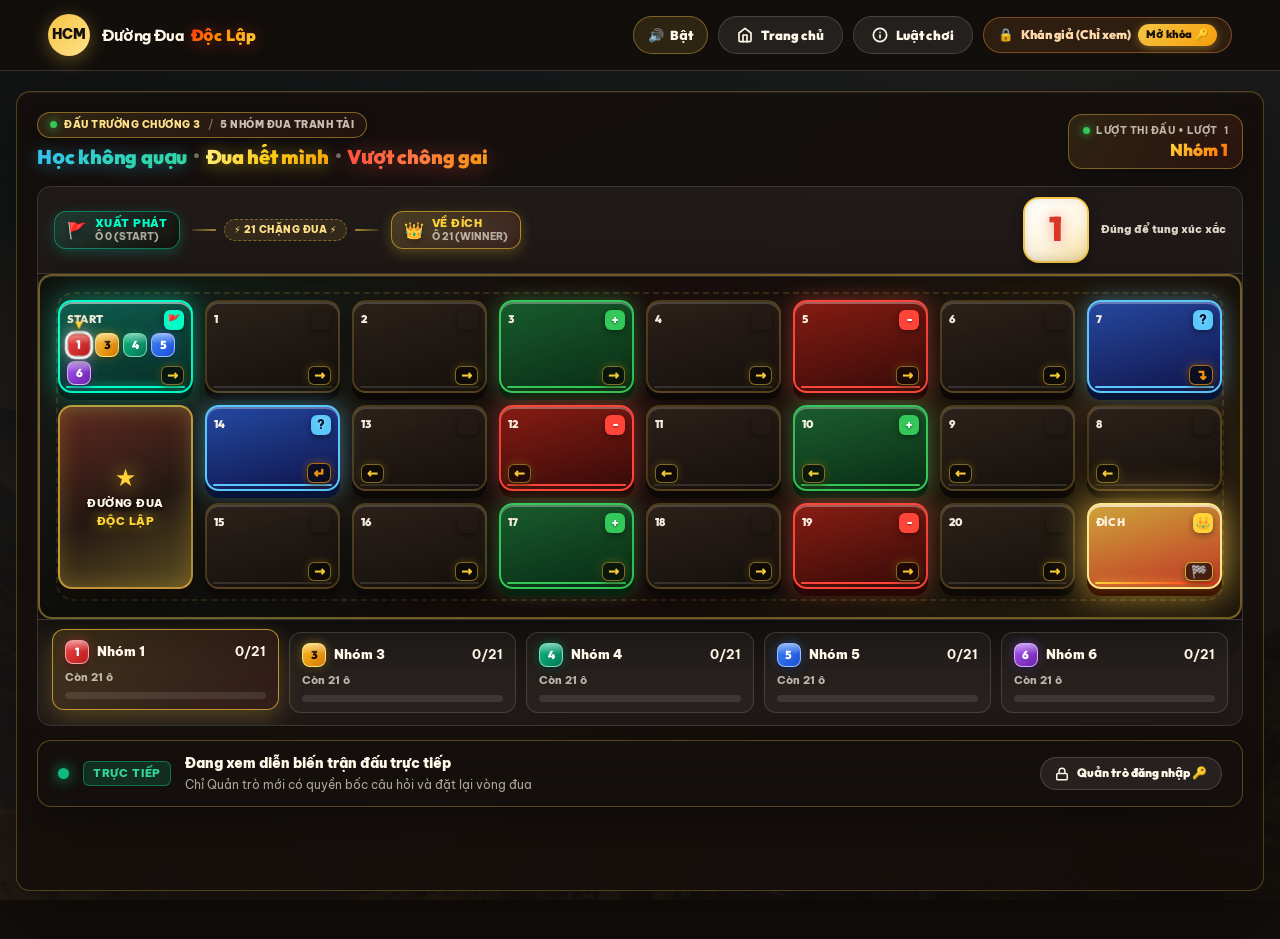
==== commit 7d7dc260: "feat: enhance admin authentication with password hashing and improve UI interactions - Updated admin" ====
--- a/game.html
+++ b/game.html
@@ -8,6 +8,12 @@
   <meta name="description"
     content="Đường Đua Độc Lập - Game trắc nghiệm ôn tập Chương 3 Tư tưởng Hồ Chí Minh cho 5 nhóm">
   <link rel="icon" href="data:,">
+  <link rel="preconnect" href="https://fonts.googleapis.com">
+  <link rel="preconnect" href="https://fonts.gstatic.com" crossorigin>
+  <link rel="preload" as="image" href="img/la-co-viet-nam-bay-phap-phoi-optimized.jpg" fetchpriority="high">
+  <link
+    href="https://fonts.googleapis.com/css2?family=Be+Vietnam+Pro:ital,wght@0,300;0,400;0,500;0,600;0,700;0,800;0,900;1,400;1,700&family=Outfit:wght@600;700;800;900&display=swap"
+    rel="stylesheet">
   <link rel="stylesheet" href="css/game.css">
 </head>
 
@@ -258,9 +264,6 @@
             autocomplete="current-password" spellcheck="false">
           <button type="button" class="pwd-toggle-btn" id="pwdToggleBtn" aria-label="Hiện/ẩn mật khẩu">👁️</button>
         </div>
-        <div class="admin-dialog-hint">
-          <span>Gợi ý mặc định: <code>3108</code></span>
-        </div>
         <div class="admin-dialog-error" id="adminAuthError" hidden>
           ❌ Mật khẩu không chính xác! Vui lòng thử lại.
         </div>
@@ -323,4 +326,4 @@
   <script src="js/game.js"></script>
 </body>
 
-</html>+</html>
--- a/css/game.css
+++ b/css/game.css
@@ -1,5 +1,3 @@
-@import url('https://fonts.googleapis.com/css2?family=Be+Vietnam+Pro:ital,wght@0,300;0,400;0,500;0,600;0,700;0,800;0,900;1,400;1,700&family=Outfit:wght@600;700;800;900&display=swap');
-
 :root {
   --bg: #120e0b;
   --paper: #fff7e8;
@@ -73,7 +71,7 @@
   position: fixed;
   inset: 0;
   z-index: -2;
-  background: url("../img/la-co-viet-nam-bay-phap-phoi.jpg") center/cover no-repeat;
+  background: url("../img/la-co-viet-nam-bay-phap-phoi-optimized.jpg") center/cover no-repeat;
 }
 
 .game-bg::after {
@@ -1031,12 +1029,12 @@
 @keyframes hubStarPulse {
   0% {
     transform: scale(0.92);
-    filter: drop-shadow(0 0 6px rgba(255, 212, 56, 0.6));
+    opacity: 0.72;
   }
 
   100% {
     transform: scale(1.15);
-    filter: drop-shadow(0 0 18px rgba(255, 212, 56, 1));
+    opacity: 1;
   }
 }
 
@@ -1165,11 +1163,11 @@
 
 @keyframes currentTilePulse {
   0% {
-    box-shadow: 0 7px 0 #0d0907, 0 0 16px rgba(245, 196, 67, 0.45);
+    transform: translateZ(0) scale(1);
   }
 
   100% {
-    box-shadow: 0 7px 0 #0d0907, 0 0 32px rgba(245, 196, 67, 0.85);
+    transform: translateZ(0) scale(1.015);
   }
 }
 
@@ -1200,11 +1198,11 @@
 
 @keyframes finishTrophyPulse {
   0% {
-    box-shadow: 0 7px 0 #3d1400, 0 0 22px rgba(245, 196, 67, 0.5);
+    transform: translateZ(0) scale(1);
   }
 
   100% {
-    box-shadow: 0 7px 0 #3d1400, 0 0 46px rgba(245, 196, 67, 0.9), 0 0 60px rgba(255, 42, 29, 0.5);
+    transform: translateZ(0) scale(1.015);
   }
 }
 
@@ -2497,6 +2495,91 @@
   z-index: 9999;
 }
 
+/* Browser performance hints: keep the same visuals, limit repaint scope. */
+.game-bg,
+.game-header,
+.game-table,
+.board-zone,
+.quiz-dock,
+.finish-modal,
+.chance-modal,
+.result-modal,
+.admin-modal,
+.track,
+.team-strip,
+.control-panel,
+.spectator-live-bar {
+  transform: translateZ(0);
+}
+
+.board-zone,
+.track,
+.team-strip,
+.quiz-dock,
+.chance-card,
+.result-card,
+.finish-card,
+.admin-dialog,
+.game-confetti {
+  contain: layout paint;
+}
+
+.dice-cube,
+.result-cube,
+.tile.active-landing,
+.token.active-team-pawn,
+.active-turn-arrow {
+  will-change: transform;
+}
+
+.toast.show {
+  will-change: opacity, transform;
+}
+
+body.is-action-running .pulse-emerald,
+body.is-action-running .turn-card span::before,
+body.is-action-running .track-hub::before,
+body.is-action-running .tile.current-turn-tile,
+body.is-action-running .tile.finish,
+body.is-action-running .active-turn-arrow,
+body.is-action-running .token.active-team-pawn,
+body.is-action-running .admin-unlock-chip,
+body.is-action-running .live-pulse-dot {
+  animation-play-state: paused !important;
+}
+
+.tile:hover {
+  box-shadow: 0 7px 0 #0d0907, 0 12px 20px rgba(0, 0, 0, 0.6), inset 0 2px 0 rgba(255, 255, 255, 0.16);
+}
+
+.tile.current-turn-tile:hover {
+  box-shadow: 0 7px 0 #0d0907, 0 0 26px rgba(245, 196, 67, 0.65), inset 0 2px 0 rgba(255, 255, 255, 0.35);
+}
+
+.tile.start:hover {
+  box-shadow: 0 7px 0 #03241d, 0 0 26px rgba(0, 255, 200, 0.45), inset 0 2px 0 rgba(255, 255, 255, 0.5);
+}
+
+.tile.finish:hover {
+  box-shadow: 0 7px 0 #3d1400, 0 0 36px rgba(245, 196, 67, 0.75), inset 0 2px 0 rgba(255, 255, 255, 0.65);
+}
+
+.tile.lucky:hover {
+  box-shadow: 0 7px 0 #062410, 0 0 20px rgba(52, 199, 89, 0.4), inset 0 2px 0 rgba(255, 255, 255, 0.3);
+}
+
+.tile.trap:hover {
+  box-shadow: 0 7px 0 #280705, 0 0 20px rgba(255, 69, 58, 0.4), inset 0 2px 0 rgba(255, 255, 255, 0.3);
+}
+
+.tile.challenge:hover {
+  box-shadow: 0 7px 0 #071638, 0 0 22px rgba(90, 200, 250, 0.45), inset 0 2px 0 rgba(255, 255, 255, 0.3);
+}
+
+.tile:hover .tile-arrow {
+  box-shadow: 0 2px 6px rgba(0, 0, 0, 0.6), 0 0 8px rgba(255, 212, 56, 0.3);
+}
+
 /* Responsive Styles */
 @media (max-width: 1160px) {
   .quiz-dock {
@@ -2596,4 +2679,4 @@
   .tile {
     min-height: 66px;
   }
-}+}
